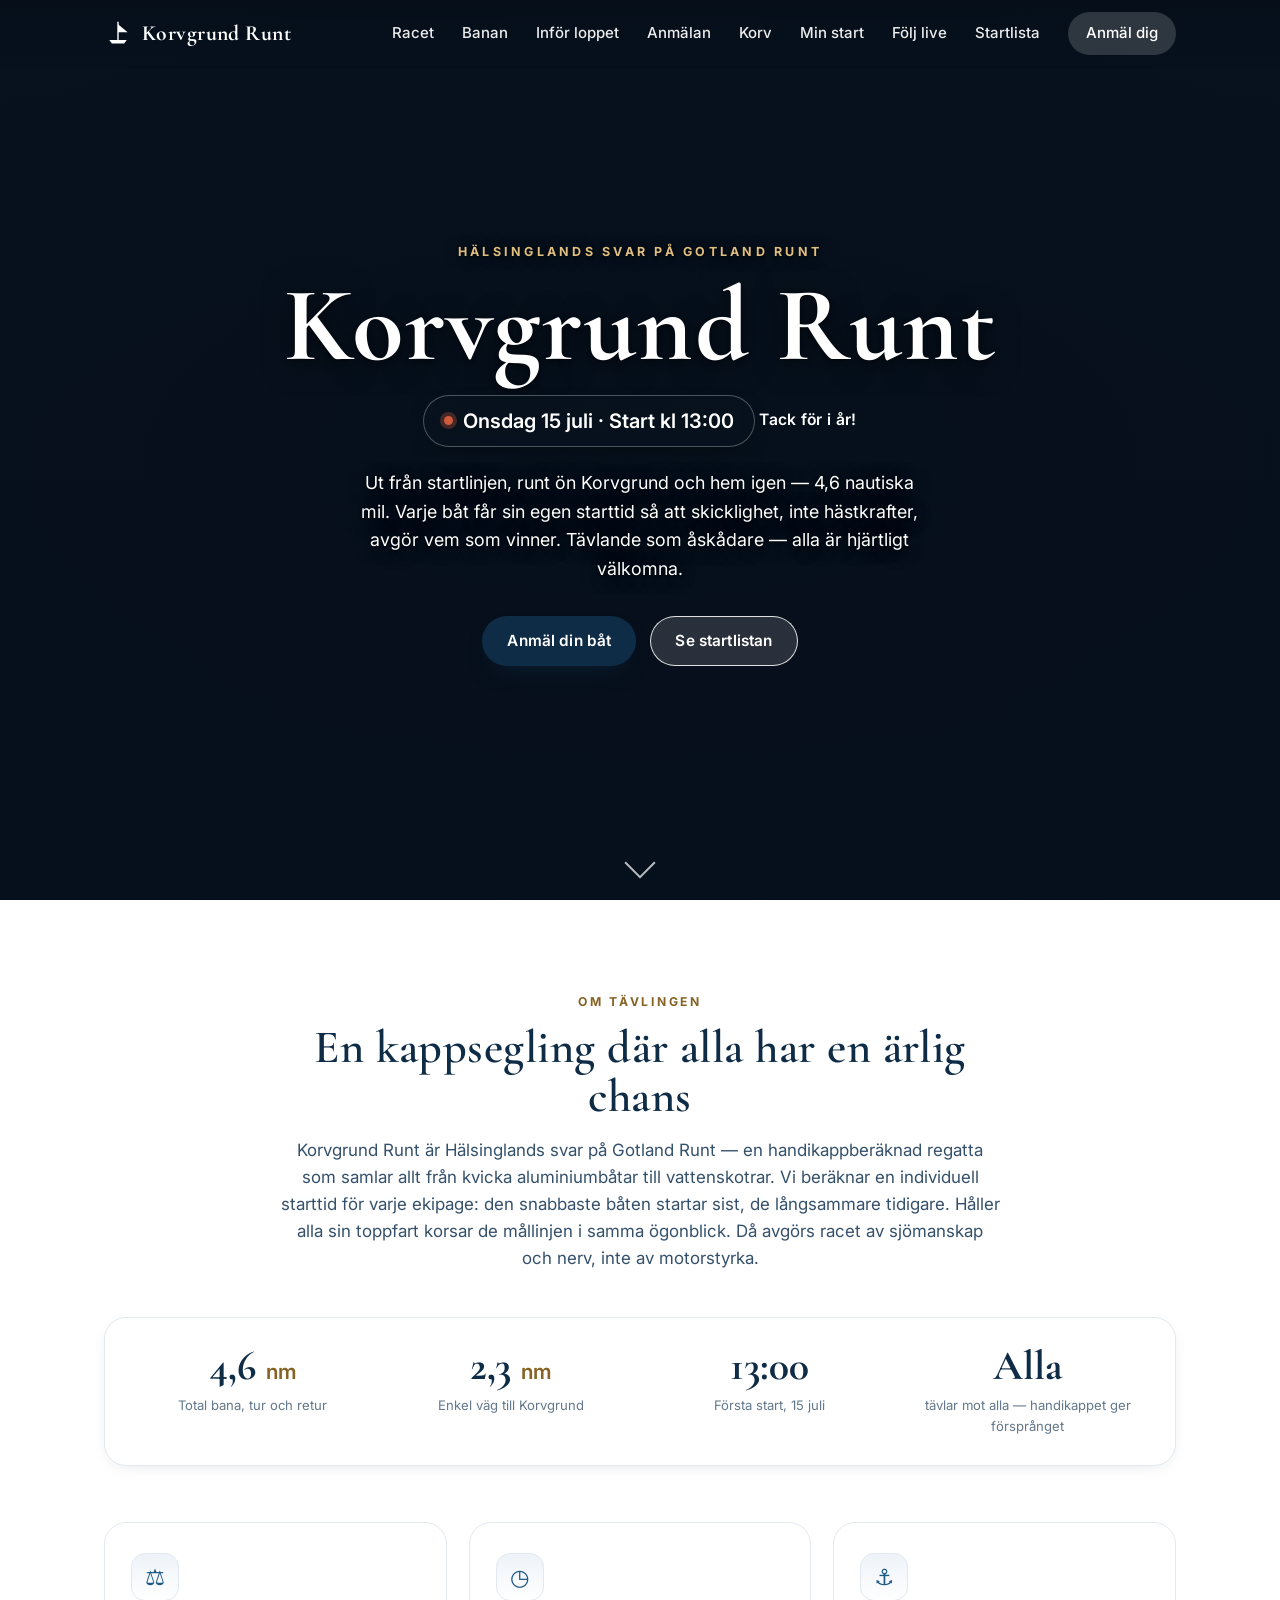
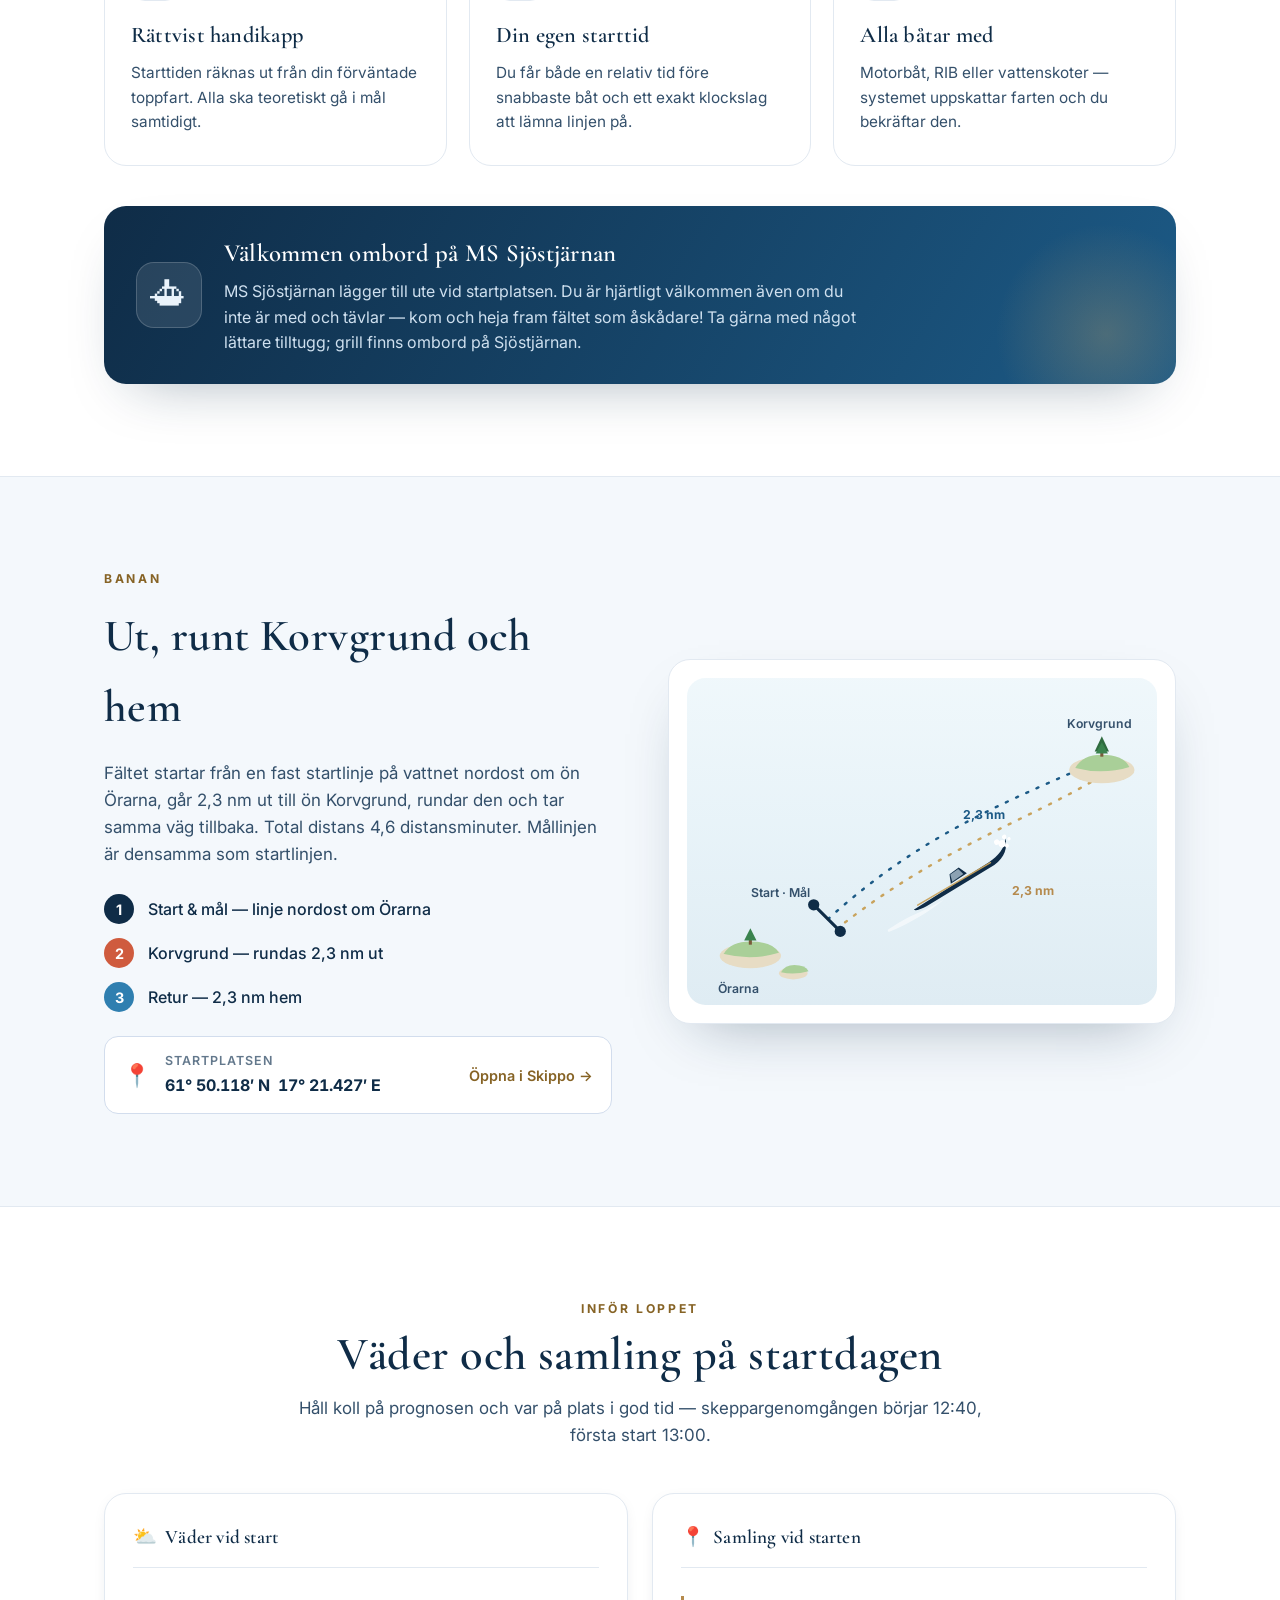
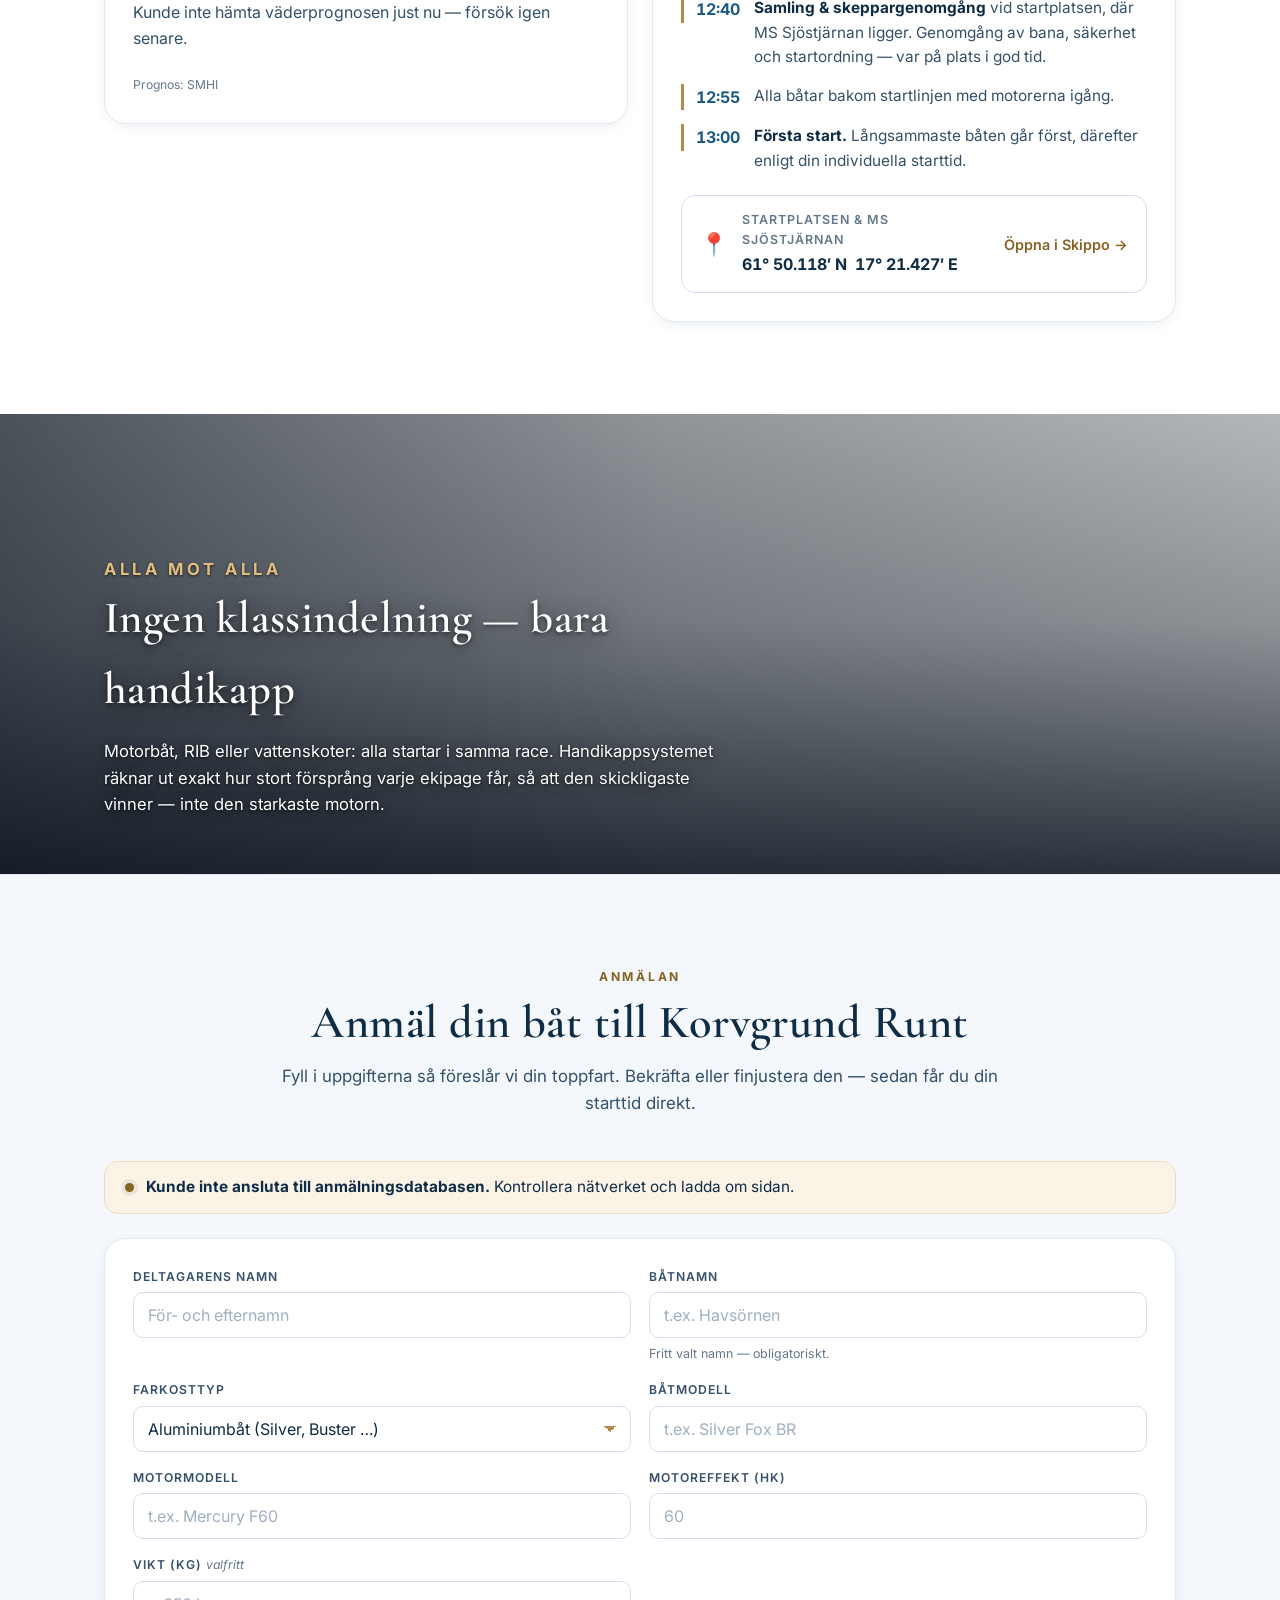
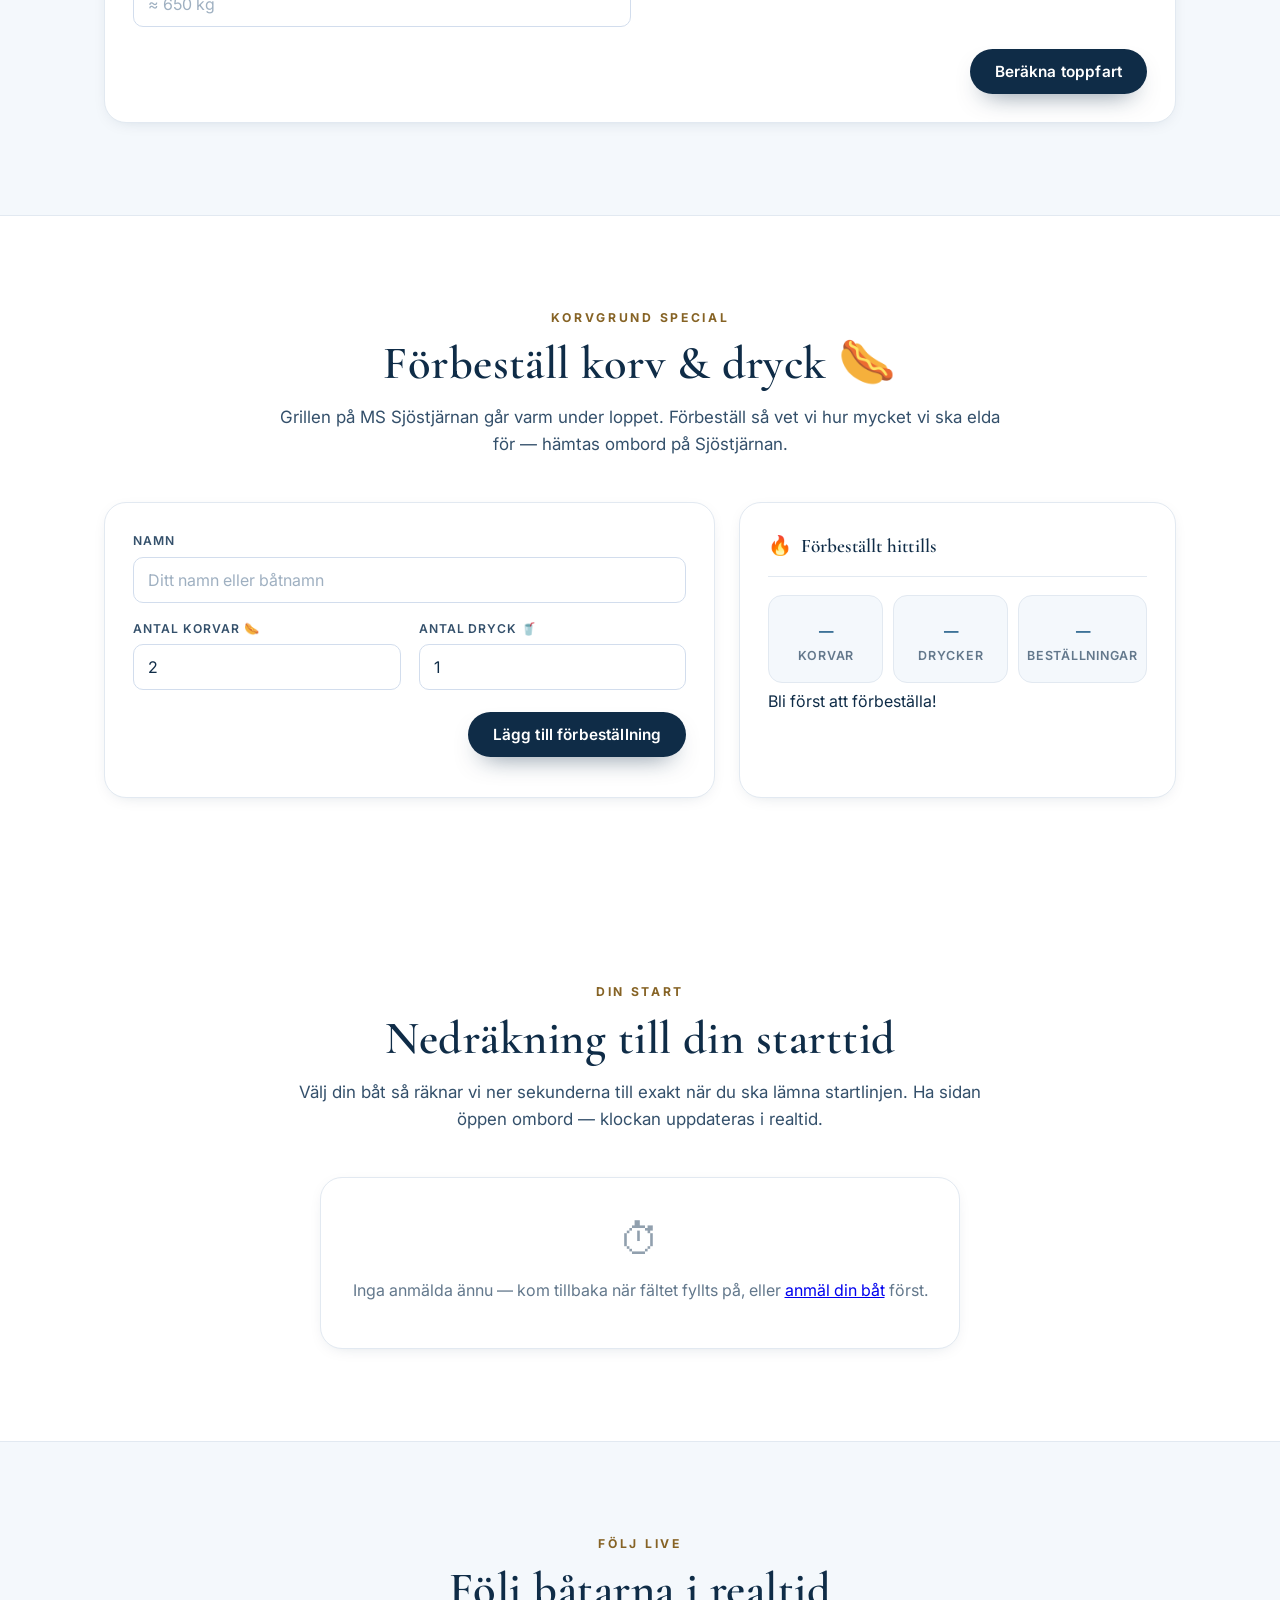
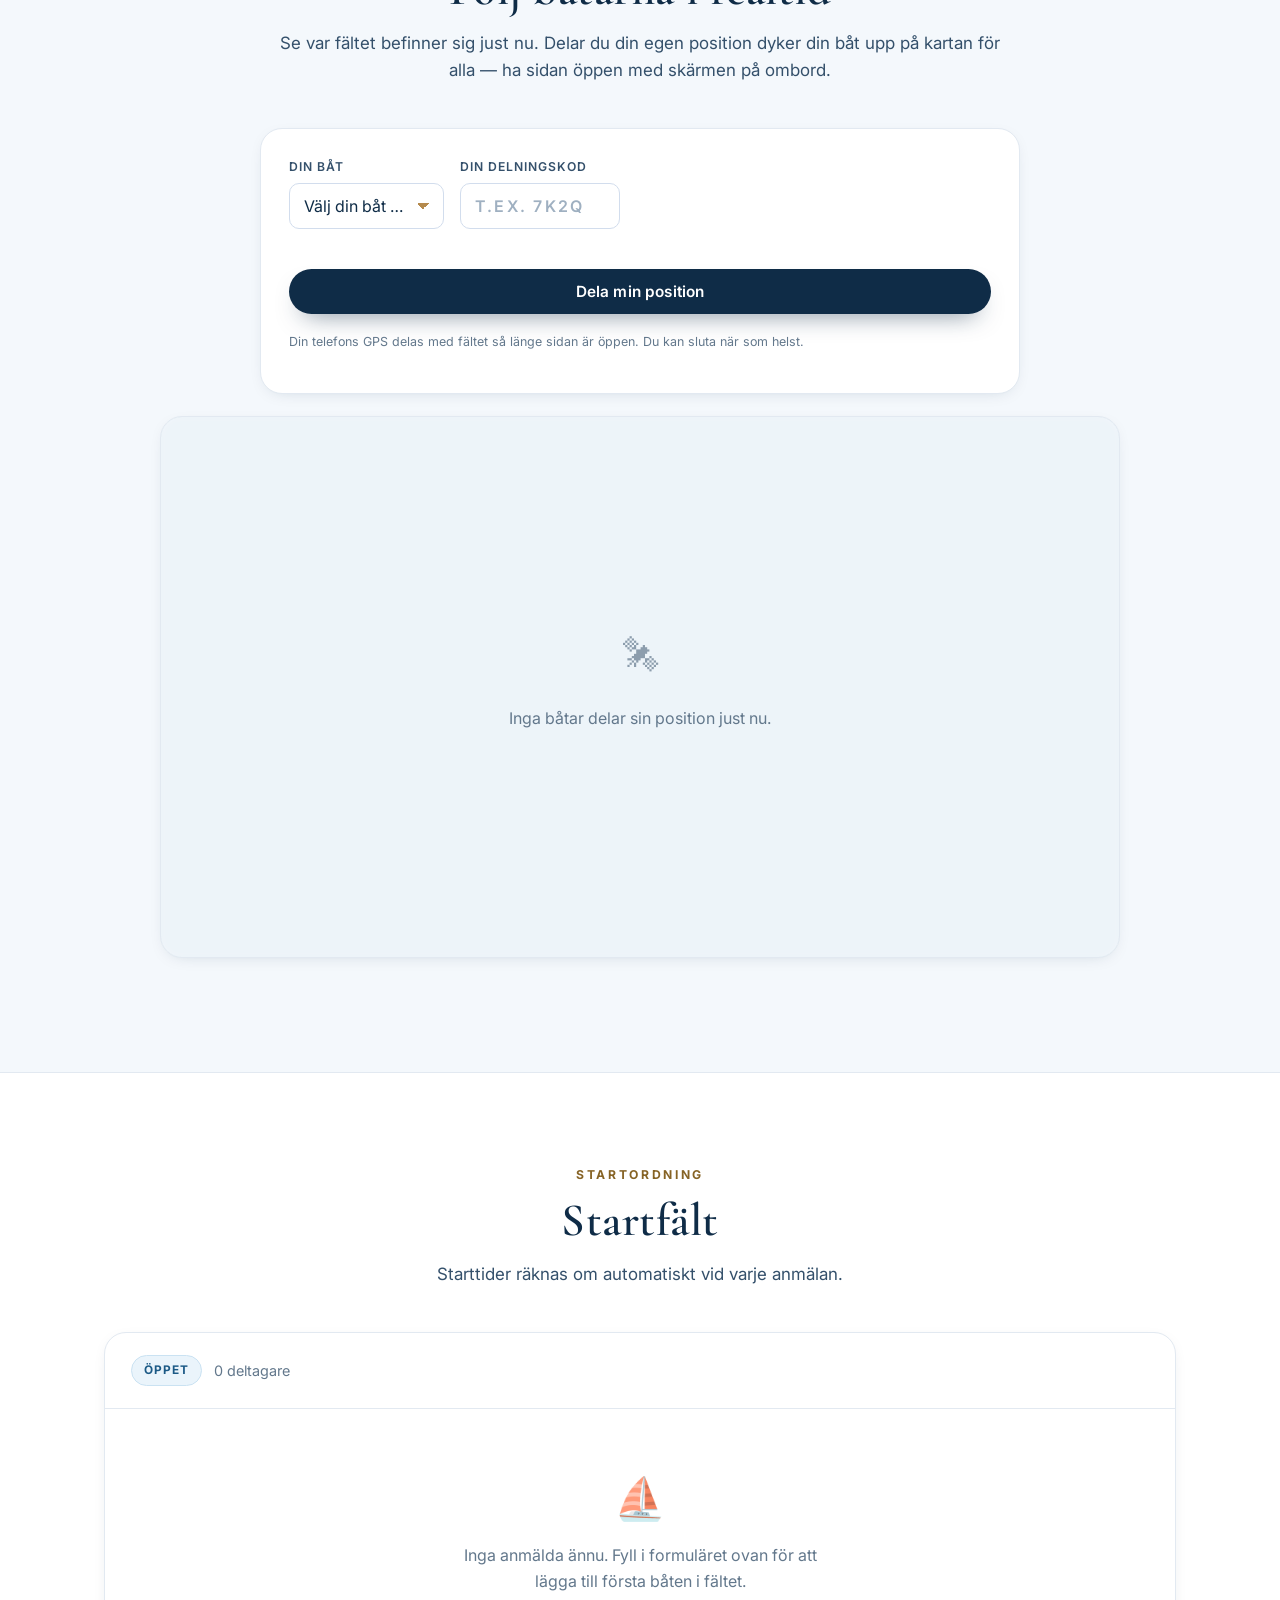
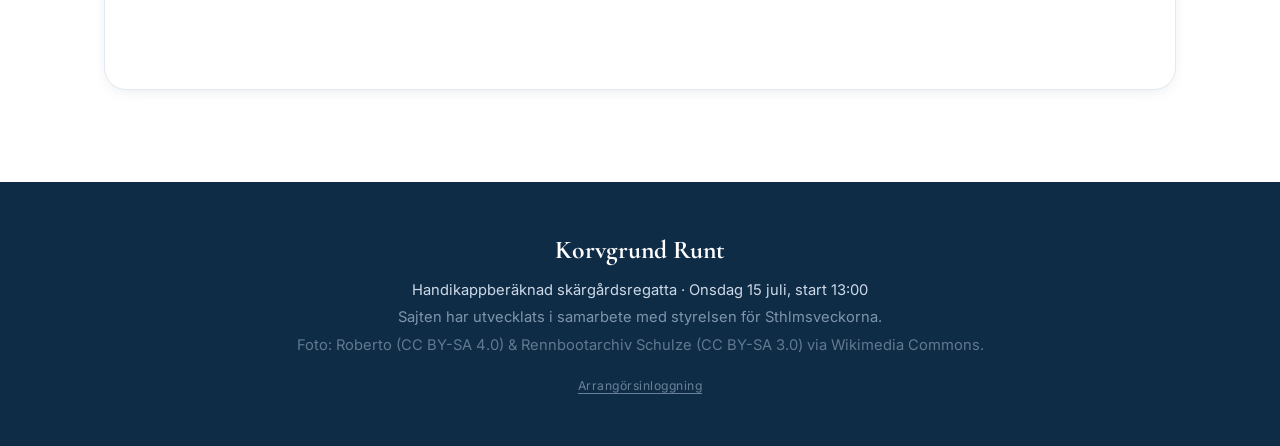
==== src.html @ 4fe2e1e1 "Justera startkoordinat + nya sektioner (Inför loppet, Korv, hero-nedräkning) Kartan och Skippo-länka" ====
<!doctype html>
<html lang="sv">
<head>
  <meta charset="utf-8" />
  <meta name="viewport" content="width=device-width, initial-scale=1" />
  <title>Korvgrund Runt — Skärgårdsregatta med handikappstart</title>
  <meta name="description" content="Korvgrund Runt är en handikappberäknad båtregatta. Onsdag 15 juli, start 13:00. Anmäl dig och få din individuella starttid." />
  <link rel="preconnect" href="https://fonts.googleapis.com" />
  <link rel="preconnect" href="https://fonts.gstatic.com" crossorigin />
  <link href="https://fonts.googleapis.com/css2?family=Cormorant+Garamond:ital,wght@0,500;0,600;0,700;1,500;1,600&family=Inter:wght@400;500;600;700&display=swap" rel="stylesheet" />
  <link rel="stylesheet" href="https://unpkg.com/leaflet@1.9.4/dist/leaflet.css"
    integrity="sha256-p4NxAoJBhIIN+hmNHrzRCf9tD/miZyoHS5obTRR9BMY=" crossorigin="" />
  <link rel="stylesheet" href="styles.css" />
</head>
<body>

  <!-- ===== Delade SVG-definitioner (båt + gradienter) ===== -->
  <svg class="svg-defs" width="0" height="0" aria-hidden="true" focusable="false">
    <defs>
      <linearGradient id="gradSky" x1="0" y1="0" x2="0" y2="1">
        <stop offset="0" stop-color="#eef6fc" />
        <stop offset="0.55" stop-color="#dcecf7" />
        <stop offset="1" stop-color="#cfe6f3" />
      </linearGradient>
      <linearGradient id="gradSea" x1="0" y1="0" x2="0" y2="1">
        <stop offset="0" stop-color="#a9d6ea" />
        <stop offset="0.5" stop-color="#79b9d8" />
        <stop offset="1" stop-color="#4d95bd" />
      </linearGradient>
      <radialGradient id="gradSun" cx="0.5" cy="0.5" r="0.5">
        <stop offset="0" stop-color="#fff7e6" stop-opacity="0.95" />
        <stop offset="1" stop-color="#fff7e6" stop-opacity="0" />
      </radialGradient>

      <!-- Racande motorbåt (silhuett med guldrand och svall) -->
      <g id="rboat">
        <path class="boat-wake" d="M-46 80 C 4 74 26 82 68 79 C 34 86 -2 88 -46 84 Z" fill="#ffffff" opacity="0.55"/>
        <path d="M12 70 L170 58 C190 56 206 49 216 34 C211 51 200 63 176 67 L36 75 C24 75 14 74 12 70 Z" fill="var(--boat, #123048)"/>
        <path d="M22 66 L172 60" stroke="var(--boat-stripe, #c9a35d)" stroke-width="2.6" fill="none" stroke-linecap="round" opacity="0.95"/>
        <path d="M92 60 L126 57 L118 41 L98 44 Z" fill="var(--boat, #123048)"/>
        <path d="M99 45 L116 43 L120 55 L96 58 Z" fill="var(--boat-glass, #dff1fb)" opacity="0.6"/>
        <g fill="#ffffff">
          <circle cx="206" cy="40" r="6.5"/><circle cx="215" cy="31" r="4"/>
          <circle cx="199" cy="33" r="4.8"/><circle cx="212" cy="47" r="3.6"/>
          <circle cx="221" cy="38" r="3"/>
        </g>
      </g>
    </defs>
  </svg>

  <!-- ===== Navigering ===== -->
  <header class="nav" id="siteNav">
    <div class="nav-inner">
      <a class="brand" href="#hero">
        <span class="brand-mark" aria-hidden="true">
          <svg viewBox="0 0 32 32" width="28" height="28">
            <path d="M16 3 L16 24" stroke="currentColor" stroke-width="1.6"/>
            <path d="M16 6 L27 15 L16 15 Z" fill="currentColor"/>
            <path d="M6 24 h20 l-3 4 h-14 z" fill="currentColor"/>
          </svg>
        </span>
        <span class="brand-text">Korvgrund&nbsp;Runt</span>
      </a>
      <nav class="nav-links" id="navLinks">
        <a href="#om">Racet</a>
        <a href="#banan">Banan</a>
        <a href="#infor">Inför loppet</a>
        <a href="#anmalan">Anmälan</a>
        <a href="#korv">Korv</a>
        <a href="#min-start">Min start</a>
        <a href="#live">Följ live</a>
        <a href="#startlista">Startlista</a>
        <a href="#anmalan" class="nav-cta">Anmäl dig</a>
      </nav>
      <button class="nav-toggle" id="navToggle" aria-label="Meny" aria-expanded="false">
        <span></span><span></span><span></span>
      </button>
    </div>
  </header>

  <!-- ===== Hero med animerad regattascen ===== -->
  <section class="hero" id="hero">
    <div class="hero-scene" aria-hidden="true">
      <video class="hero-media" autoplay muted loop playsinline preload="auto" poster="__HERO_POSTER__" aria-label="Racerbåt i full fart">
        <source src="assets/hero.mp4" type="video/mp4" />
      </video>
      <div class="hero-veil"></div>
    </div>

    <div class="hero-content">
      <p class="hero-kicker">Hälsinglands svar på Gotland Runt</p>
      <h1 class="hero-title">Korvgrund&nbsp;Runt</h1>
      <p class="hero-date"><span class="dot"></span> Onsdag 15 juli · Start kl 13:00</p>
      <p class="hero-countdown" id="heroCountdown" aria-live="polite" hidden></p>
      <p class="hero-sub">Ut från startlinjen, runt ön Korvgrund och hem igen — 4,6 nautiska mil.
        Varje båt får sin egen starttid så att skicklighet, inte hästkrafter, avgör vem som vinner.
        Tävlande som åskådare — alla är hjärtligt välkomna.</p>
      <div class="hero-cta">
        <a href="#anmalan" class="btn btn-primary">Anmäl din båt</a>
        <a href="#startlista" class="btn btn-outline">Se startlistan</a>
      </div>
    </div>
    <a class="scroll-cue" href="#om" aria-label="Scrolla ner">
      <span></span>
    </a>
  </section>

  <!-- ===== Om racet ===== -->
  <section class="section" id="om">
    <div class="wrap">
      <div class="section-head center">
        <p class="eyebrow">Om tävlingen</p>
        <h2>En kappsegling där alla har en ärlig chans</h2>
        <p class="lead">Korvgrund Runt är Hälsinglands svar på Gotland Runt — en handikappberäknad
          regatta som samlar allt från kvicka aluminiumbåtar till vattenskotrar. Vi beräknar en
          individuell starttid för varje ekipage: den snabbaste båten startar sist, de långsammare
          tidigare. Håller alla sin toppfart korsar de mållinjen i samma ögonblick. Då avgörs racet
          av sjömanskap och nerv, inte av motorstyrka.</p>
      </div>

      <div class="stat-row">
        <div class="stat">
          <span class="stat-num">4,6 <em>nm</em></span>
          <span class="stat-label">Total bana, tur och retur</span>
        </div>
        <div class="stat">
          <span class="stat-num">2,3 <em>nm</em></span>
          <span class="stat-label">Enkel väg till Korvgrund</span>
        </div>
        <div class="stat">
          <span class="stat-num">13:00</span>
          <span class="stat-label">Första start, 15 juli</span>
        </div>
        <div class="stat">
          <span class="stat-num">Alla</span>
          <span class="stat-label">tävlar mot alla — handikappet ger försprånget</span>
        </div>
      </div>

      <div class="feature-grid">
        <article class="feature">
          <span class="feature-ico" aria-hidden="true">⚖︎</span>
          <h3>Rättvist handikapp</h3>
          <p>Starttiden räknas ut från din förväntade toppfart. Alla ska teoretiskt gå i mål samtidigt.</p>
        </article>
        <article class="feature">
          <span class="feature-ico" aria-hidden="true">◷</span>
          <h3>Din egen starttid</h3>
          <p>Du får både en relativ tid före snabbaste båt och ett exakt klockslag att lämna linjen på.</p>
        </article>
        <article class="feature">
          <span class="feature-ico" aria-hidden="true">⚓</span>
          <h3>Alla båtar med</h3>
          <p>Motorbåt, RIB eller vattenskoter — systemet uppskattar farten och du bekräftar den.</p>
        </article>
      </div>

      <div class="callout">
        <span class="callout-ico" aria-hidden="true">⛴</span>
        <div class="callout-body">
          <h3>Välkommen ombord på MS Sjöstjärnan</h3>
          <p>MS Sjöstjärnan lägger till ute vid startplatsen. Du är hjärtligt välkommen även om du
            inte är med och tävlar — kom och heja fram fältet som åskådare! Ta gärna med något lättare
            tilltugg; grill finns ombord på Sjöstjärnan.</p>
        </div>
      </div>
    </div>
  </section>

  <!-- ===== Banan ===== -->
  <section class="section alt" id="banan">
    <div class="wrap course-layout">
      <div class="course-text">
        <p class="eyebrow">Banan</p>
        <h2>Ut, runt Korvgrund och hem</h2>
        <p class="lead">Fältet startar från en fast startlinje på vattnet nordost om ön Örarna,
          går 2,3 nm ut till ön Korvgrund, rundar den och tar samma väg tillbaka. Total distans
          4,6 distansminuter. Mållinjen är densamma som startlinjen.</p>
        <ul class="course-list">
          <li><span class="marker start">1</span> Start &amp; mål — linje nordost om Örarna</li>
          <li><span class="marker turn">2</span> Korvgrund — rundas 2,3 nm ut</li>
          <li><span class="marker finish">3</span> Retur — 2,3 nm hem</li>
        </ul>
        <a class="start-coord" href="https://www.skippo.se/plan?linkType=coordinate&amp;title=Markerad%20plats&amp;lng=17.3571167&amp;lat=61.8353" target="_blank" rel="noopener">
          <span class="start-coord-ico" aria-hidden="true">📍</span>
          <span class="start-coord-body">
            <span class="start-coord-label">Startplatsen</span>
            <span class="start-coord-val">61° 50.118′ N&nbsp;&nbsp;17° 21.427′ E</span>
          </span>
          <span class="start-coord-cta">Öppna i Skippo →</span>
        </a>
      </div>
      <div class="course-map">
        <svg viewBox="0 0 460 320" role="img" aria-label="Karta över banan">
          <rect x="0" y="0" width="460" height="320" rx="18" fill="url(#gradSea)" opacity="0.18"/>
          <path d="M138 236 C 232 150 322 118 400 82" fill="none" stroke="#1c5a86" stroke-width="2.4" stroke-dasharray="2 9" stroke-linecap="round"/>
          <path d="M146 246 C 244 168 332 140 402 98" fill="none" stroke="#c9a35d" stroke-width="2.4" stroke-dasharray="2 9" stroke-linecap="round"/>
          <!-- ön Örarna -->
          <ellipse cx="62" cy="272" rx="30" ry="12" fill="#e7dcc4"/>
          <path d="M36 270 q7 -12 26 -12 q22 0 28 11 q-27 8 -55 1 z" fill="#a9cf98"/>
          <ellipse cx="104" cy="289" rx="14" ry="6" fill="#e7dcc4"/>
          <path d="M92 288 q4 -7 13 -7 q11 0 14 6 q-14 4 -27 1 z" fill="#a9cf98"/>
          <rect x="60.5" y="252" width="3" height="9" fill="#7a5a3a"/>
          <path d="M62 245 l6 12 h-12 z" fill="#3a834e"/>
          <text x="30" y="308" class="map-label">Örarna</text>
          <!-- start/mållinje — nordost om Örarna -->
          <line x1="124" y1="222" x2="150" y2="248" stroke="#0f2c47" stroke-width="3" stroke-linecap="round"/>
          <circle cx="124" cy="222" r="5.5" fill="#0f2c47"/>
          <circle cx="150" cy="248" r="5.5" fill="#0f2c47"/>
          <text x="120" y="214" text-anchor="end" class="map-label">Start · Mål</text>
          <!-- ön Korvgrund -->
          <ellipse cx="406" cy="90" rx="32" ry="13" fill="#e7dcc4"/>
          <path d="M380 88 q7 -13 26 -13 q21 0 27 12 q-26 8 -53 1 z" fill="#a9cf98"/>
          <rect x="404.5" y="66" width="3" height="11" fill="#7a5a3a"/>
          <path d="M406 57 l7 15 h-14 z" fill="#2f6b3f"/>
          <path d="M406 63 l6 11 h-12 z" fill="#3a834e"/>
          <text x="372" y="49" class="map-label">Korvgrund</text>
          <!-- distansetiketter -->
          <text x="270" y="138" class="map-dist">2,3 nm</text>
          <text x="318" y="212" class="map-dist gold">2,3 nm</text>
          <g class="map-boat"><g transform="translate(198 196) scale(0.55) rotate(-28)"><use href="#rboat" style="--boat:#0f2c47;--boat-stripe:#c9a35d"/></g></g>
        </svg>
      </div>
    </div>
  </section>

  <!-- ===== Inför loppet: väder + samlingsplats ===== -->
  <section class="section" id="infor">
    <div class="wrap">
      <div class="section-head center">
        <p class="eyebrow">Inför loppet</p>
        <h2>Väder och samling på startdagen</h2>
        <p class="lead">Håll koll på prognosen och var på plats i god tid — skeppargenomgången
          börjar 12:40, första start 13:00.</p>
      </div>

      <div class="infor-grid">
        <!-- Väderprognos (SMHI) -->
        <div class="card weather-card" id="weatherCard">
          <h3 class="mini-head"><span class="ico">⛅</span> Väder vid start</h3>
          <div class="weather-body" id="weatherBody">
            <p class="weather-loading" id="weatherLoading">Hämtar prognos …</p>
          </div>
          <p class="weather-foot" id="weatherFoot">Prognos: SMHI</p>
        </div>

        <!-- Samlingsplats + tidslinje -->
        <div class="card meet-card">
          <h3 class="mini-head"><span class="ico">📍</span> Samling vid starten</h3>
          <ol class="meet-timeline">
            <li>
              <span class="meet-time">12:40</span>
              <span class="meet-txt"><b>Samling &amp; skeppargenomgång</b> vid startplatsen, där MS Sjöstjärnan ligger. Genomgång av bana, säkerhet och startordning — var på plats i god tid.</span>
            </li>
            <li>
              <span class="meet-time">12:55</span>
              <span class="meet-txt">Alla båtar bakom startlinjen med motorerna igång.</span>
            </li>
            <li>
              <span class="meet-time">13:00</span>
              <span class="meet-txt"><b>Första start.</b> Långsammaste båten går först, därefter enligt din individuella starttid.</span>
            </li>
          </ol>
          <a class="start-coord" href="https://www.skippo.se/plan?linkType=coordinate&amp;title=Markerad%20plats&amp;lng=17.3571167&amp;lat=61.8353" target="_blank" rel="noopener">
            <span class="start-coord-ico" aria-hidden="true">📍</span>
            <span class="start-coord-body">
              <span class="start-coord-label">Startplatsen &amp; MS Sjöstjärnan</span>
              <span class="start-coord-val">61° 50.118′ N&nbsp;&nbsp;17° 21.427′ E</span>
            </span>
            <span class="start-coord-cta">Öppna i Skippo →</span>
          </a>
        </div>
      </div>
    </div>
  </section>

  <!-- ===== Actionband ===== -->
  <section class="action-band" aria-label="Racing">
    <div class="action-photo" role="img" aria-label="Racerbåtar i full fart över vågorna"></div>
    <div class="action-veil"></div>
    <div class="action-text">
      <p class="eyebrow light">Alla mot alla</p>
      <h2>Ingen klassindelning — bara handikapp</h2>
      <p>Motorbåt, RIB eller vattenskoter: alla startar i samma race. Handikappsystemet räknar ut
        exakt hur stort försprång varje ekipage får, så att den skickligaste vinner — inte den
        starkaste motorn.</p>
    </div>
  </section>

  <!-- ===== Anmälan ===== -->
  <section class="section alt" id="anmalan">
    <div class="wrap">
      <div class="section-head center">
        <p class="eyebrow">Anmälan</p>
        <h2>Anmäl din båt till Korvgrund Runt</h2>
        <p class="lead">Fyll i uppgifterna så föreslår vi din toppfart. Bekräfta eller finjustera den —
          sedan får du din starttid direkt.</p>
      </div>

      <!-- Statusbanner -->
      <div id="statusBanner" class="status-banner" role="status" aria-live="polite"></div>

      <div class="panel-grid">
        <!-- Anmälningsformulär -->
        <div class="card form-card" id="formCard">
          <form id="entryForm" autocomplete="off">
            <div class="form-grid">
              <label class="field">
                <span class="label-text">Deltagarens namn</span>
                <input type="text" id="name" required placeholder="För- och efternamn" />
              </label>
              <label class="field">
                <span class="label-text">Båtnamn</span>
                <input type="text" id="boatName" required placeholder="t.ex. Havsörnen" />
                <span class="hint">Fritt valt namn — obligatoriskt.</span>
              </label>
              <label class="field">
                <span class="label-text">Farkosttyp</span>
                <select id="category">
                  <option value="aluminium">Aluminiumbåt (Silver, Buster …)</option>
                  <option value="planing">Planande båt (glasfiber)</option>
                  <option value="sport">Sport / snabb planande</option>
                  <option value="rib">RIB</option>
                  <option value="displacement">Deplacementbåt (långsam)</option>
                  <option value="jetski">Vattenskoter</option>
                </select>
              </label>
              <label class="field">
                <span class="label-text">Båtmodell</span>
                <input type="text" id="boatModel" placeholder="t.ex. Silver Fox BR" />
              </label>
              <label class="field">
                <span class="label-text">Motormodell</span>
                <input type="text" id="engineModel" placeholder="t.ex. Mercury F60" />
              </label>
              <label class="field" id="powerField">
                <span class="label-text">Motoreffekt (hk)</span>
                <input type="number" id="enginePower" min="1" step="1" inputmode="numeric" placeholder="60" />
              </label>
              <label class="field" id="weightField">
                <span class="label-text">Vikt (kg) <span class="opt">valfritt</span></span>
                <input type="number" id="weightKg" min="1" step="1" inputmode="numeric" placeholder="förifylls per typ" />
              </label>
              <label class="field span-2 jetski-only" id="jetskiField" hidden>
                <span class="label-text">Toppfart vattenskoter (km/h)</span>
                <input type="number" id="jetskiKmh" min="1" step="1" inputmode="numeric" placeholder="t.ex. 100" />
                <span class="hint">Räknas om internt till knop (km/h ÷ 1,852).</span>
              </label>
            </div>
            <div class="form-actions">
              <button type="submit" class="btn btn-primary" id="estimateBtn">Beräkna toppfart</button>
            </div>
          </form>

          <!-- Fartförslag -->
          <div class="estimate-panel" id="estimatePanel" hidden>
            <div class="estimate-headline">
              <span class="est-label">Föreslagen toppfart</span>
              <span class="est-source" id="estSource"></span>
            </div>
            <div class="estimate-figure">
              <div class="knots-big"><span id="knotsValue">0</span><span class="unit">kn</span></div>
              <div class="kmh-small">≈ <span id="kmhValue">0</span> km/h</div>
            </div>
            <div class="estimate-adjust">
              <label class="field compact">
                <span class="label-text">Bekräfta eller justera (knop)</span>
                <input type="number" id="confirmKnots" min="0.1" step="0.1" inputmode="decimal" />
                <span class="hint" id="adjustKmh"></span>
              </label>
              <div class="estimate-buttons">
                <button type="button" class="btn btn-ghost" id="cancelEstimate">Avbryt</button>
                <button type="button" class="btn btn-primary" id="confirmBtn">Bekräfta &amp; anmäl</button>
              </div>
            </div>
          </div>
        </div>

        <!-- Arrangörsinställningar (endast admin) -->
        <aside class="card settings-card admin-only" id="settingsCard">
          <h3 class="mini-head"><span class="ico">⚙</span> Arrangör</h3>
          <label class="field">
            <span class="label-text">Total racesträcka (nm)</span>
            <input type="number" id="distanceNm" min="0.1" step="0.1" inputmode="decimal" />
            <span class="hint">Tur och retur. Standard 4,6 nm.</span>
          </label>
          <label class="field">
            <span class="label-text">Första start (klockslag)</span>
            <input type="time" id="firstStart" step="1" />
            <span class="hint">15 juli — långsammaste båt går först.</span>
          </label>
          <label class="field">
            <span class="label-text">Tillåten sänkning under förslag (%)</span>
            <input type="number" id="maxDev" min="0" max="90" step="1" inputmode="numeric" />
            <span class="hint">Skydd mot orimligt låg angiven fart. Standard 20 %.</span>
          </label>
        </aside>
      </div>
    </div>
  </section>

  <!-- ===== Korvgrund Special: förbeställ korv & dryck ===== -->
  <section class="section" id="korv">
    <div class="wrap">
      <div class="section-head center">
        <p class="eyebrow">Korvgrund Special</p>
        <h2>Förbeställ korv &amp; dryck 🌭</h2>
        <p class="lead">Grillen på MS Sjöstjärnan går varm under loppet. Förbeställ så vet vi hur
          mycket vi ska elda för — hämtas ombord på Sjöstjärnan.</p>
      </div>

      <div class="panel-grid korv-grid">
        <div class="card form-card">
          <form id="korvForm" autocomplete="off">
            <div class="form-grid">
              <label class="field span-2">
                <span class="label-text">Namn</span>
                <input type="text" id="korvName" required placeholder="Ditt namn eller båtnamn" />
              </label>
              <label class="field">
                <span class="label-text">Antal korvar 🌭</span>
                <input type="number" id="korvSausages" min="0" max="50" step="1" inputmode="numeric" value="2" />
              </label>
              <label class="field">
                <span class="label-text">Antal dryck 🥤</span>
                <input type="number" id="korvDrinks" min="0" max="50" step="1" inputmode="numeric" value="1" />
              </label>
            </div>
            <div class="form-actions">
              <button type="submit" class="btn btn-primary" id="korvBtn">Lägg till förbeställning</button>
            </div>
            <p class="hint" id="korvMsg" aria-live="polite"></p>
          </form>
        </div>

        <aside class="card korv-tally-card">
          <h3 class="mini-head"><span class="ico">🔥</span> Förbeställt hittills</h3>
          <div class="korv-tally">
            <div class="kt-item"><span class="kt-num" id="ktSausages">–</span><span class="kt-lbl">korvar</span></div>
            <div class="kt-item"><span class="kt-num" id="ktDrinks">–</span><span class="kt-lbl">drycker</span></div>
            <div class="kt-item"><span class="kt-num" id="ktOrders">–</span><span class="kt-lbl">beställningar</span></div>
          </div>
          <p class="muted" id="korvTallyNote">Bli först att förbeställa!</p>

          <div class="korv-admin admin-only" id="korvAdmin">
            <h4 class="mini-head sub"><span class="ico">📋</span> Beställningar</h4>
            <ul class="korv-list" id="korvList"></ul>
          </div>
        </aside>
      </div>
    </div>
  </section>

  <!-- ===== Min start (nedräkning) ===== -->
  <section class="section" id="min-start">
    <div class="wrap">
      <div class="section-head center">
        <p class="eyebrow">Din start</p>
        <h2>Nedräkning till din starttid</h2>
        <p class="lead">Välj din båt så räknar vi ner sekunderna till exakt när du ska lämna
          startlinjen. Ha sidan öppen ombord — klockan uppdateras i realtid.</p>
      </div>

      <div class="card countdown-card" id="countdownCard">
        <label class="field cd-picker" id="cdPicker">
          <span class="label-text">Vilken båt är din?</span>
          <select id="myEntrySelect">
            <option value="">Välj din båt …</option>
          </select>
        </label>

        <div class="cd-body" id="cdBody" hidden>
          <div class="cd-status" id="cdStatus"></div>
          <div class="cd-boat" id="cdBoat"></div>
          <div class="cd-clock">
            <span class="cd-time" id="cdTime">–:–</span>
            <span class="cd-time-label" id="cdTimeLabel">till din start</span>
          </div>
          <div class="cd-meta" id="cdMeta"></div>
        </div>

        <div class="cd-empty" id="cdEmpty">
          <div class="empty-mark" aria-hidden="true">⏱</div>
          <p>Inga anmälda ännu — kom tillbaka när fältet fyllts på, eller
            <a href="#anmalan">anmäl din båt</a> först.</p>
        </div>
      </div>
    </div>
  </section>

  <!-- ===== Följ live (positioner på karta) ===== -->
  <section class="section alt" id="live">
    <div class="wrap">
      <div class="section-head center">
        <p class="eyebrow">Följ live</p>
        <h2>Följ båtarna i realtid</h2>
        <p class="lead">Se var fältet befinner sig just nu. Delar du din egen position dyker din
          båt upp på kartan för alla — ha sidan öppen med skärmen på ombord.</p>
      </div>

      <!-- Dela din position -->
      <div class="card share-card" id="liveShare">
        <div class="share-idle" id="shareIdle">
          <div class="share-pick" id="sharePick" hidden>
            <label class="field">
              <span class="label-text">Din båt</span>
              <select id="shareBoat"><option value="">Välj din båt …</option></select>
            </label>
            <label class="field">
              <span class="label-text">Din delningskod</span>
              <input type="text" id="shareCode" autocomplete="off" maxlength="6" placeholder="t.ex. 7K2Q" />
            </label>
          </div>
          <button type="button" class="btn btn-primary" id="shareStartBtn">Dela min position</button>
          <p class="hint" id="shareHint">Din telefons GPS delas med fältet så länge sidan är öppen. Du kan sluta när som helst.</p>
        </div>
        <div class="share-active" id="shareActive" hidden>
          <span class="share-dot" aria-hidden="true"></span>
          <div class="share-active-txt">
            <b>Du delar din position</b>
            <span id="shareStatus">Väntar på GPS …</span>
          </div>
          <button type="button" class="btn btn-ghost" id="shareStopBtn">Sluta dela</button>
        </div>
      </div>

      <!-- Kartan -->
      <div class="card map-card">
        <div id="liveMap" class="live-map"></div>
        <div class="live-empty" id="liveEmpty">
          <span class="empty-mark" aria-hidden="true">🛰</span>
          <p>Inga båtar delar sin position just nu.</p>
        </div>
      </div>

      <!-- Lista över spårade båtar -->
      <ul class="live-list" id="liveList"></ul>

      <!-- Arrangörens kodlista (endast inloggad) -->
      <div class="card codes-card admin-only" id="liveCodes" hidden>
        <h3 class="mini-head"><span class="ico">🔑</span> Delningskoder</h3>
        <p class="muted">Läs upp rätt kod för deltagaren om hen behöver dela sin position från en annan enhet.</p>
        <ul class="codes-list" id="codesList"></ul>
      </div>
    </div>
  </section>

  <!-- ===== Startlista ===== -->
  <section class="section" id="startlista">
    <div class="wrap">
      <div class="section-head center">
        <p class="eyebrow">Startordning</p>
        <h2 id="listTitle">Startfält</h2>
        <p class="lead" id="listSub">Starttider räknas om automatiskt vid varje anmälan.</p>
      </div>

      <div class="card list-card" id="listCard">
        <div class="list-head">
          <div class="list-head-txt">
            <span class="list-badge" id="listBadge">Öppet</span>
            <span class="list-count" id="listCount"></span>
          </div>
          <div class="list-controls">
            <button type="button" class="btn btn-gold admin-only" id="lockBtn">Lås startfältet</button>
            <button type="button" class="btn btn-ghost" id="printBtn" hidden>Skriv ut</button>
          </div>
        </div>

        <div id="emptyState" class="empty-state">
          <div class="empty-mark" aria-hidden="true">⛵</div>
          <p>Inga anmälda ännu. Fyll i formuläret ovan för att lägga till första båten i fältet.</p>
        </div>

        <div class="table-scroll">
          <table class="start-table" id="startTable" hidden>
            <thead>
              <tr>
                <th class="col-place">Plats</th>
                <th class="col-name">Deltagare</th>
                <th class="col-boat">Båt &amp; motor</th>
                <th class="col-speed">Toppfart</th>
                <th class="col-rel">Före snabbaste</th>
                <th class="col-clock">Startklocka</th>
                <th class="col-act no-print"></th>
              </tr>
            </thead>
            <tbody id="startBody"></tbody>
          </table>
        </div>
        <p class="fineprint" id="fineprint"></p>
      </div>
    </div>
  </section>

  <footer class="site-foot">
    <div class="wrap foot-inner">
      <div class="foot-brand">Korvgrund&nbsp;Runt</div>
      <p>Handikappberäknad skärgårdsregatta · Onsdag 15 juli, start 13:00</p>
      <p class="foot-fine">Sajten har utvecklats i samarbete med styrelsen för Sthlmsveckorna.</p>
      <p class="foot-credit">Foto: Roberto (CC BY-SA 4.0) &amp; Rennbootarchiv Schulze (CC BY-SA 3.0) via Wikimedia Commons.</p>
      <button type="button" class="admin-link" id="adminLink">Arrangörsinloggning</button>
    </div>
  </footer>

  <!-- Arrangörsinloggning -->
  <div class="modal-backdrop" id="adminModal" hidden>
    <div class="modal-card" role="dialog" aria-modal="true" aria-labelledby="adminModalTitle">
      <h3 id="adminModalTitle">Arrangörsinloggning</h3>
      <p class="muted">Logga in för att låsa startfältet, ta bort anmälningar och ändra inställningar.</p>
      <form id="adminForm" autocomplete="on">
        <label class="field">
          <span class="label-text">E-post</span>
          <input type="email" id="adminEmail" autocomplete="username" />
        </label>
        <label class="field">
          <span class="label-text">Lösenord</span>
          <input type="password" id="adminPassword" autocomplete="current-password" />
        </label>
        <p class="hint warn" id="adminError"></p>
        <div class="modal-actions">
          <button type="button" class="btn btn-ghost" id="adminCancelBtn">Avbryt</button>
          <button type="submit" class="btn btn-primary" id="adminLoginBtn">Logga in</button>
        </div>
      </form>
    </div>
  </div>

  <!-- Tack-för-anmälan -->
  <div class="modal-backdrop" id="thanksModal" hidden>
    <div class="modal-card thanks-card" role="dialog" aria-modal="true" aria-labelledby="thanksTitle">
      <img class="thanks-photo" id="thanksPhoto" src="__TACK_IMG__" alt="Styrelsen för Sthlmsveckorna" />
      <p class="thanks-text" id="thanksTitle">Styrelsen för Sthlmsveckorna tackar för din anmälan.</p>
      <p class="thanks-code" id="thanksCode" hidden>
        Din delningskod för live-position: <b id="thanksCodeVal"></b>
        <span class="hint">Spara den om du vill dela din position från en annan enhet.</span>
      </p>
      <div class="modal-actions">
        <button type="button" class="btn btn-ghost" id="thanksCloseBtn">Till startlistan</button>
        <button type="button" class="btn btn-primary" id="thanksCountdownBtn">Se din nedräkning</button>
      </div>
    </div>
  </div>

  <script src="https://cdn.jsdelivr.net/npm/@supabase/supabase-js@2"></script>
  <script src="https://unpkg.com/leaflet@1.9.4/dist/leaflet.js"
    integrity="sha256-20nQCchB9co0qIjJZRGuk2/Z9VM+kNiyxNV1lvTlZBo=" crossorigin=""></script>
  <script src="app.js"></script>
</body>
</html>
---- styles.css ----
/* ============================================================
   Korvgrund Runt — ljus, exklusiv skärgårdsregatta
   Vitt/ljust · djup marin · diskret mässing · crisp havsblå
   ============================================================ */

:root {
  --paper: #ffffff;
  --mist: #f4f8fc;        /* alt sektionsbakgrund */
  --haze: #eef3f9;
  --navy: #0f2c47;        /* primär text / djup */
  --navy-soft: #34506b;
  --slate: #63788c;       /* dämpad text */
  --line: #e2e9f1;
  --line-strong: #d2dded;
  --gold: #b58a4d;        /* mässing (för ytor/kanter, samt guldtext på mörk botten) */
  --gold-bright: #caa464;
  --gold-ink: #866325;    /* mörkare mässing för guldtext på LJUS botten (läsbarhet) */
  --sea: #2f7fb0;         /* havsblå accent */
  --sea-deep: #1c5a86;
  --coral: #cf5b3e;       /* varm accent, sparsamt */

  --r-lg: 22px;
  --r-md: 14px;
  --r-sm: 10px;
  --shadow-sm: 0 4px 18px -10px rgba(15,44,71,0.25);
  --shadow-md: 0 24px 60px -30px rgba(15,44,71,0.40);
  --nav-h: 68px;

  --serif: "Cormorant Garamond", "Iowan Old Style", Georgia, serif;
  --sans: "Inter", system-ui, -apple-system, "Segoe UI", sans-serif;
}

* { box-sizing: border-box; }
[hidden] { display: none !important; }

html { scroll-behavior: smooth; scroll-padding-top: var(--nav-h); -webkit-text-size-adjust: 100%; }

body {
  margin: 0;
  font-family: var(--sans);
  color: var(--navy);
  background: var(--paper);
  line-height: 1.6;
  -webkit-font-smoothing: antialiased;
}

.svg-defs { position: absolute; width: 0; height: 0; overflow: hidden; }

.wrap { max-width: 1120px; margin: 0 auto; padding: 0 24px; }

h1, h2, h3 { font-family: var(--serif); font-weight: 600; color: var(--navy); letter-spacing: 0.01em; }

/* ===================== Navigering ===================== */
.nav {
  position: fixed; top: 0; left: 0; right: 0; z-index: 50;
  height: var(--nav-h);
  display: flex; align-items: center;
  background: rgba(255,255,255,0);
  transition: background 0.3s, box-shadow 0.3s, border-color 0.3s;
  border-bottom: 1px solid transparent;
}
.nav.scrolled {
  background: rgba(255,255,255,0.86);
  backdrop-filter: blur(12px);
  border-bottom-color: var(--line);
  box-shadow: var(--shadow-sm);
}
.nav-inner {
  max-width: 1120px; margin: 0 auto; padding: 0 24px; width: 100%;
  display: flex; align-items: center; justify-content: space-between;
}
.brand { display: flex; align-items: center; gap: 10px; text-decoration: none; color: var(--navy); }
.brand-mark { color: var(--sea-deep); display: inline-flex; }
.brand-text {
  font-family: var(--serif); font-weight: 700; font-size: 1.35rem; letter-spacing: 0.02em;
}
.nav-links { display: flex; align-items: center; gap: 28px; }
.nav-links a {
  text-decoration: none; color: var(--navy-soft); font-weight: 500; font-size: 0.94rem;
  position: relative; transition: color 0.2s;
}
.nav-links a:not(.nav-cta)::after {
  content: ""; position: absolute; left: 0; bottom: -6px; width: 0; height: 2px;
  background: var(--gold); transition: width 0.25s;
}
.nav-links a:hover { color: var(--navy); }
.nav-links a:not(.nav-cta):hover::after { width: 100%; }
.nav-cta {
  background: var(--navy); color: #fff !important; padding: 9px 18px; border-radius: 40px;
  font-weight: 600; transition: background 0.2s, transform 0.12s;
}
.nav-cta:hover { background: var(--sea-deep); }
.nav-toggle {
  display: none; flex-direction: column; gap: 5px; background: none; border: none;
  cursor: pointer; padding: 8px;
}
.nav-toggle span { width: 24px; height: 2px; background: var(--navy); border-radius: 2px; transition: 0.25s; }

/* Ljus nav-text överst, över hero-fotot (byts till mörk vid scroll) */
.nav:not(.scrolled) { background: linear-gradient(180deg, rgba(4,11,20,0.42), rgba(4,11,20,0)); }
.nav:not(.scrolled) .brand, .nav:not(.scrolled) .brand-mark { color: #fff; }
.nav:not(.scrolled) .nav-toggle span { background: #fff; }
@media (min-width: 761px) {
  .nav:not(.scrolled) .nav-links a:not(.nav-cta) { color: rgba(255,255,255,0.92); }
  .nav:not(.scrolled) .nav-links a:not(.nav-cta):hover { color: #fff; }
  .nav:not(.scrolled) .nav-cta { background: rgba(255,255,255,0.16); border-color: rgba(255,255,255,0.6); }
  .nav:not(.scrolled) .nav-cta:hover { background: rgba(255,255,255,0.28); }
}
.nav-toggle[aria-expanded="true"] span:nth-child(1) { transform: translateY(7px) rotate(45deg); }
.nav-toggle[aria-expanded="true"] span:nth-child(2) { opacity: 0; }
.nav-toggle[aria-expanded="true"] span:nth-child(3) { transform: translateY(-7px) rotate(-45deg); }

/* ===================== Hero ===================== */
.hero {
  position: relative;
  min-height: 100svh;
  display: flex; flex-direction: column; align-items: center; justify-content: center;
  text-align: center;
  overflow: hidden;
  padding: calc(var(--nav-h) + 20px) 24px 80px;
}
.hero-scene { position: absolute; inset: 0; z-index: 0; }
.hero-photo { position: absolute; inset: 0; width: 100%; height: 100%; background-size: cover; background-position: center; z-index: 0; }
.hero-media { position: absolute; inset: 0; width: 100%; height: 100%; object-fit: cover; z-index: 0; background: #0a1826; }
.hero-veil {
  position: absolute; inset: 0; z-index: 1; pointer-events: none;
  background:
    radial-gradient(120% 80% at 50% 52%, rgba(5,13,24,0.62) 0%, rgba(5,13,24,0.32) 70%, rgba(5,13,24,0.30) 100%),
    linear-gradient(180deg, rgba(5,13,24,0.42) 0%, rgba(5,13,24,0.48) 45%, rgba(5,13,24,0.55) 100%);
}
.hero-content { position: relative; z-index: 3; max-width: 720px; color: #fff; }
.hero-kicker {
  text-transform: uppercase; letter-spacing: 0.26em; font-size: 0.78rem; font-weight: 600;
  color: #e0be7f; margin: 0 0 14px; font-weight: 700;
  text-shadow: 0 1px 3px rgba(0,0,0,0.7), 0 2px 14px rgba(0,0,0,0.5);
}
.hero-title {
  font-size: clamp(3.4rem, 11vw, 6.6rem); line-height: 0.94; margin: 0;
  font-weight: 700; color: #fff;
  text-shadow: 0 2px 4px rgba(0,0,0,0.5), 0 4px 30px rgba(0,0,0,0.55);
}
.hero-date {
  display: inline-flex; align-items: center; gap: 10px;
  margin: 20px 0 0; font-weight: 600; font-size: clamp(1rem, 2.6vw, 1.25rem);
  color: #fff;
  background: rgba(10,22,35,0.42); backdrop-filter: blur(6px);
  padding: 9px 20px; border-radius: 40px; border: 1px solid rgba(255,255,255,0.28);
  box-shadow: 0 8px 26px -14px rgba(0,0,0,0.6);
}
.hero-date .dot { width: 9px; height: 9px; border-radius: 50%; background: var(--coral); box-shadow: 0 0 0 4px rgba(207,91,62,0.3); }
.hero-sub {
  margin: 22px auto 0; max-width: 560px; color: #fff;
  font-size: clamp(1rem, 2.4vw, 1.12rem); text-shadow: 0 1px 3px rgba(0,0,0,0.75), 0 2px 18px rgba(0,0,0,0.5);
}
.hero-cta { margin-top: 32px; display: flex; gap: 14px; justify-content: center; flex-wrap: wrap; }
.hero .btn-outline { background: rgba(255,255,255,0.14); border-color: rgba(255,255,255,0.85); color: #fff; }
.hero .btn-outline:hover { background: rgba(255,255,255,0.26); border-color: #fff; color: #fff; }

.scroll-cue { position: absolute; bottom: 26px; left: 50%; transform: translateX(-50%); z-index: 3; }
.scroll-cue span {
  display: block; width: 22px; height: 22px; border-right: 2px solid rgba(255,255,255,0.9);
  border-bottom: 2px solid rgba(255,255,255,0.9); transform: rotate(45deg); opacity: 0.8;
  animation: cue 1.8s ease-in-out infinite;
}
@keyframes cue { 0%,100% { transform: rotate(45deg) translate(0,0); opacity: 0.4; } 50% { transform: rotate(45deg) translate(4px,4px); opacity: 0.9; } }

/* Hero-animationer */
.bob { transform-box: fill-box; transform-origin: 110px 55px; }
.b1 { animation: bob 4.2s ease-in-out infinite; }
.b2 { animation: bob 3.4s ease-in-out infinite 0.4s; }
.b3 { animation: bob 4.8s ease-in-out infinite 0.9s; }
.b4 { animation: bob 3.0s ease-in-out infinite 0.2s; }
@keyframes bob {
  0%,100% { transform: translateY(0) rotate(-1.5deg); }
  50% { transform: translateY(-9px) rotate(1.5deg); }
}
.wave-row { animation: waveMove linear infinite; }
.w1 { animation-duration: 7s; }
.w2 { animation-duration: 9s; }
.w3 { animation-duration: 11s; }
@keyframes waveMove { from { transform: translateX(0); } to { transform: translateX(-160px); } }
.boat-wake { animation: wake 2.6s ease-in-out infinite; }
@keyframes wake { 0%,100% { opacity: 0.35; } 50% { opacity: 0.7; } }

@media (prefers-reduced-motion: reduce) {
  .bob, .wave-row, .boat-wake, .scroll-cue span { animation: none !important; }
}

/* ===================== Sektioner ===================== */
.section { padding: 92px 0; }
.section.alt { background: var(--mist); border-top: 1px solid var(--line); border-bottom: 1px solid var(--line); }
.section-head { max-width: 720px; margin-bottom: 44px; }
.section-head.center { margin-left: auto; margin-right: auto; text-align: center; }
.eyebrow {
  text-transform: uppercase; letter-spacing: 0.22em; font-size: 0.76rem; font-weight: 700;
  color: var(--gold-ink); margin: 0 0 12px;
}
.section-head h2 { font-size: clamp(2rem, 5vw, 2.9rem); margin: 0 0 16px; line-height: 1.05; }
.lead { color: var(--navy-soft); font-size: 1.06rem; margin: 0; }

/* Statistik */
.stat-row {
  display: grid; grid-template-columns: repeat(4, 1fr); gap: 20px;
  margin: 8px 0 56px; padding: 28px; background: var(--paper);
  border: 1px solid var(--line); border-radius: var(--r-lg); box-shadow: var(--shadow-sm);
}
.stat { text-align: center; }
.stat-num {
  display: block; font-family: var(--serif); font-weight: 700;
  font-size: clamp(1.8rem, 4vw, 2.6rem); color: var(--navy); line-height: 1;
}
.stat-num em { font-style: normal; font-size: 0.5em; color: var(--gold-ink); font-family: var(--sans); font-weight: 600; }
.stat-label { display: block; margin-top: 8px; font-size: 0.82rem; color: var(--slate); }

/* Feature-kort */
.feature-grid { display: grid; grid-template-columns: repeat(3, 1fr); gap: 22px; }
.feature {
  background: var(--paper); border: 1px solid var(--line); border-radius: var(--r-lg);
  padding: 30px 26px; transition: transform 0.2s, box-shadow 0.2s, border-color 0.2s;
}
.feature:hover { transform: translateY(-4px); box-shadow: var(--shadow-md); border-color: var(--line-strong); }
.feature-ico {
  display: inline-flex; align-items: center; justify-content: center;
  width: 48px; height: 48px; border-radius: 14px; margin-bottom: 16px;
  background: linear-gradient(180deg, var(--haze), #fff); border: 1px solid var(--line);
  color: var(--sea-deep); font-size: 1.4rem;
}
.feature h3 { font-size: 1.4rem; margin: 0 0 8px; }
.feature p { margin: 0; color: var(--navy-soft); font-size: 0.96rem; }

/* Inbjudan / callout */
.callout {
  display: flex; align-items: center; gap: 22px; margin-top: 40px;
  padding: 28px 32px; border-radius: var(--r-lg);
  background: linear-gradient(120deg, var(--navy) 0%, var(--sea-deep) 100%);
  color: #eaf3fb; box-shadow: var(--shadow-md); position: relative; overflow: hidden;
}
.callout::after {
  content: ""; position: absolute; right: -40px; bottom: -60px; width: 220px; height: 220px;
  border-radius: 50%; background: radial-gradient(closest-side, rgba(202,164,100,0.28), transparent);
}
.callout-ico {
  flex: none; font-size: 2.4rem; width: 66px; height: 66px; border-radius: 18px;
  display: inline-flex; align-items: center; justify-content: center;
  background: rgba(255,255,255,0.1); border: 1px solid rgba(255,255,255,0.18);
}
.callout-body { position: relative; z-index: 1; }
.callout-body h3 { color: #fff; font-size: 1.55rem; margin: 0 0 6px; }
.callout-body p { margin: 0; color: #cfe0ef; font-size: 1rem; max-width: 640px; }
@media (max-width: 560px) {
  .callout { flex-direction: column; align-items: flex-start; text-align: left; padding: 24px; }
}

/* ===================== Banan ===================== */
.course-layout { display: grid; grid-template-columns: 1fr 1fr; gap: 56px; align-items: center; }
.course-text h2 { font-size: clamp(2rem, 5vw, 2.8rem); margin: 0 0 16px; }
.course-list { list-style: none; padding: 0; margin: 26px 0 0; display: flex; flex-direction: column; gap: 14px; }
.course-list li { display: flex; align-items: center; gap: 14px; font-weight: 500; color: var(--navy); }
.marker {
  width: 30px; height: 30px; border-radius: 50%; display: inline-flex; align-items: center; justify-content: center;
  font-weight: 700; font-size: 0.9rem; color: #fff; flex: none;
}
.marker.start { background: var(--navy); }
.marker.turn { background: var(--coral); }
.marker.finish { background: var(--sea); }

.start-coord {
  display: flex; align-items: center; gap: 14px; margin-top: 24px;
  padding: 14px 18px; border: 1px solid var(--line-strong); border-radius: var(--r-md, 14px);
  background: var(--paper); text-decoration: none; color: var(--navy);
  transition: border-color 0.2s, box-shadow 0.2s, transform 0.2s;
}
.start-coord:hover { border-color: var(--gold); box-shadow: var(--shadow-md); transform: translateY(-2px); }
.start-coord-ico { font-size: 1.4rem; line-height: 1; flex: none; }
.start-coord-body { display: flex; flex-direction: column; gap: 2px; flex: 1 1 auto; min-width: 0; }
.start-coord-label { font-size: 0.78rem; text-transform: uppercase; letter-spacing: 0.08em; color: var(--slate); font-weight: 600; }
.start-coord-val { font-weight: 700; font-variant-numeric: tabular-nums; color: var(--navy); }
.start-coord-cta { font-size: 0.9rem; font-weight: 600; color: var(--gold-ink); white-space: nowrap; flex: none; }
@media (max-width: 560px) {
  .start-coord { flex-wrap: wrap; }
  .start-coord-cta { width: 100%; }
}
.course-map {
  background: var(--paper); border: 1px solid var(--line); border-radius: var(--r-lg);
  padding: 18px; box-shadow: var(--shadow-md);
}
.course-map svg { width: 100%; height: auto; display: block; }
.map-label { font-family: var(--sans); font-size: 12px; font-weight: 600; fill: var(--navy-soft); }
.map-dist { font-family: var(--sans); font-size: 12px; font-weight: 700; fill: var(--sea-deep); }
.map-dist.gold { fill: var(--gold); }
.map-boat { animation: mapBob 3.5s ease-in-out infinite; transform-box: fill-box; transform-origin: center; }
@keyframes mapBob { 0%,100% { transform: translateY(0); } 50% { transform: translateY(-4px); } }

/* ===================== Actionband (foto) ===================== */
.action-band {
  position: relative; min-height: 460px; display: flex; align-items: flex-end;
  overflow: hidden;
}
.action-photo { position: absolute; inset: 0; width: 100%; height: 100%; background-size: cover; background-position: center; z-index: 0; }
.action-veil {
  position: absolute; inset: 0; z-index: 1;
  background:
    linear-gradient(90deg, rgba(6,15,26,0.60) 0%, rgba(6,15,26,0.20) 52%, rgba(6,15,26,0) 100%),
    linear-gradient(180deg, rgba(6,15,26,0.30) 0%, rgba(6,15,26,0.45) 45%, rgba(6,15,26,0.85) 100%);
}
.action-text {
  position: relative; z-index: 2; color: #fff;
  max-width: 1120px; margin: 0 auto; width: 100%; padding: 0 24px 56px;
}
.action-text h2 { color: #fff; font-size: clamp(1.9rem, 4.6vw, 2.8rem); margin: 0 0 12px; max-width: 640px; text-shadow: 0 2px 4px rgba(0,0,0,0.5), 0 3px 22px rgba(0,0,0,0.5); }
.action-text p { margin: 0; max-width: 620px; color: #fff; font-size: 1.04rem; text-shadow: 0 1px 3px rgba(0,0,0,0.7), 0 2px 16px rgba(0,0,0,0.45); }
.eyebrow.light { color: #e0be7f; text-shadow: 0 1px 3px rgba(0,0,0,0.7); }

/* ===================== Kort / formulär ===================== */
.card {
  background: var(--paper); border: 1px solid var(--line); border-radius: var(--r-lg);
  padding: 28px; box-shadow: var(--shadow-sm);
}
.panel-grid { display: grid; grid-template-columns: 1.7fr 1fr; gap: 24px; align-items: start; margin-top: 8px; }

.mini-head {
  font-size: 1.2rem; margin: 0 0 18px; padding-bottom: 14px; border-bottom: 1px solid var(--line);
  display: flex; align-items: center; gap: 8px;
}
.mini-head .ico { color: var(--gold-ink); }

.field { display: flex; flex-direction: column; gap: 6px; margin-bottom: 16px; }
.settings-card .field:last-child { margin-bottom: 0; }
.label-text { font-size: 0.76rem; text-transform: uppercase; letter-spacing: 0.08em; color: var(--navy-soft); font-weight: 600; }
.opt { text-transform: none; letter-spacing: 0; color: var(--slate); font-weight: 400; font-style: italic; }
.hint { font-size: 0.78rem; color: var(--slate); }
.hint.warn { color: var(--coral); font-weight: 600; }

input, select {
  font-family: var(--sans); font-size: 1rem; color: var(--navy);
  background: #fff; border: 1px solid var(--line-strong); border-radius: var(--r-sm);
  padding: 12px 14px; width: 100%; transition: border-color 0.18s, box-shadow 0.18s;
}
input::placeholder { color: #9fb0c1; }
input:focus, select:focus {
  outline: none; border-color: var(--sea); box-shadow: 0 0 0 3px rgba(47,127,176,0.16);
}
input.invalid { border-color: var(--coral); box-shadow: 0 0 0 3px rgba(207,91,62,0.14); }
select {
  appearance: none; cursor: pointer;
  background-image: linear-gradient(45deg, transparent 50%, var(--gold) 50%), linear-gradient(135deg, var(--gold) 50%, transparent 50%);
  background-position: calc(100% - 20px) center, calc(100% - 14px) center;
  background-size: 6px 6px, 6px 6px; background-repeat: no-repeat; padding-right: 40px;
}

.form-grid { display: grid; grid-template-columns: 1fr 1fr; gap: 0 18px; }
.form-grid .field { margin-bottom: 16px; }
.span-2 { grid-column: 1 / -1; }
.form-actions { display: flex; justify-content: flex-end; margin-top: 6px; }

/* ===================== Knappar ===================== */
.btn {
  font-family: var(--sans); font-weight: 600; font-size: 0.96rem; letter-spacing: 0.01em;
  border: 1px solid transparent; border-radius: 40px; padding: 12px 24px; cursor: pointer;
  text-decoration: none; display: inline-flex; align-items: center; justify-content: center;
  transition: transform 0.12s, box-shadow 0.2s, background 0.2s, color 0.2s, border-color 0.2s;
}
.btn:active { transform: translateY(1px); }
.btn:disabled { opacity: 0.45; cursor: not-allowed; }
.btn-primary { background: var(--navy); color: #fff; box-shadow: 0 12px 26px -14px rgba(15,44,71,0.7); }
.btn-primary:hover:not(:disabled) { background: var(--sea-deep); }
.btn-outline { background: rgba(255,255,255,0.7); border-color: var(--navy); color: var(--navy); }
.btn-outline:hover { background: #fff; border-color: var(--sea-deep); color: var(--sea-deep); }
.btn-gold { background: linear-gradient(180deg, var(--gold-bright), var(--gold)); color: #2c2005; box-shadow: 0 12px 26px -14px rgba(181,138,77,0.7); }
.btn-gold:hover:not(:disabled) { filter: brightness(1.05); }
.btn-ghost { background: transparent; border-color: var(--line-strong); color: var(--navy-soft); }
.btn-ghost:hover:not(:disabled) { border-color: var(--gold-ink); color: var(--gold-ink); }

/* ===================== Statusbanner ===================== */
.status-banner {
  margin: 0 0 24px; padding: 13px 20px; border-radius: var(--r-md);
  display: flex; align-items: center; gap: 12px; font-size: 0.96rem; border: 1px solid;
}
.status-banner::before { content: ""; width: 9px; height: 9px; border-radius: 50%; background: currentColor; box-shadow: 0 0 0 4px rgba(0,0,0,0.06); }
.status-open { color: var(--sea-deep); background: #eaf4fb; border-color: #cae2f2; }
.status-locked { color: var(--gold-ink); background: #faf3e6; border-color: #ecdcbd; }
.status-banner .txt { color: var(--navy); }
.status-banner .txt b { color: currentColor; }

/* ===================== Fartförslag ===================== */
.estimate-panel {
  margin-top: 22px; border: 1px solid var(--line-strong); border-radius: var(--r-md); padding: 22px;
  background: linear-gradient(180deg, var(--mist), #fff); animation: rise 0.28s ease;
}
@keyframes rise { from { opacity: 0; transform: translateY(6px); } to { opacity: 1; transform: none; } }
.estimate-headline { display: flex; justify-content: space-between; align-items: baseline; gap: 12px; flex-wrap: wrap; }
.est-label { text-transform: uppercase; letter-spacing: 0.12em; font-size: 0.76rem; color: var(--gold-ink); font-weight: 700; }
.est-source { font-size: 0.82rem; color: var(--slate); font-style: italic; }
.estimate-figure { display: flex; align-items: baseline; gap: 16px; margin: 8px 0 18px; }
.knots-big { font-family: var(--serif); font-weight: 700; font-size: clamp(3.4rem, 12vw, 5rem); line-height: 1; color: var(--navy); }
.knots-big .unit { font-family: var(--sans); font-size: 1.3rem; font-weight: 600; color: var(--gold-ink); margin-left: 8px; }
.kmh-small { color: var(--navy-soft); font-size: 1.05rem; }
.estimate-adjust { display: flex; gap: 18px; align-items: flex-end; flex-wrap: wrap; border-top: 1px dashed var(--line-strong); padding-top: 18px; }
.field.compact { flex: 1 1 240px; margin-bottom: 0; }
.estimate-buttons { display: flex; gap: 10px; margin-left: auto; }

/* ===================== Startlista ===================== */
.list-card { padding: 0; overflow: hidden; }
.list-head { display: flex; justify-content: space-between; align-items: center; gap: 16px; flex-wrap: wrap; padding: 22px 26px; border-bottom: 1px solid var(--line); }
.list-head-txt { display: flex; align-items: center; gap: 12px; }
.list-badge {
  font-size: 0.74rem; font-weight: 700; text-transform: uppercase; letter-spacing: 0.08em;
  padding: 5px 12px; border-radius: 40px; border: 1px solid;
}
.list-badge.open { color: var(--sea-deep); background: #eaf4fb; border-color: #cae2f2; }
.list-badge.locked { color: var(--gold-ink); background: #faf3e6; border-color: #ecdcbd; }
.list-count { color: var(--slate); font-size: 0.9rem; }
.list-controls { display: flex; gap: 10px; flex-wrap: wrap; }

.empty-state { text-align: center; padding: 56px 24px; color: var(--slate); }
.empty-mark { font-size: 2.6rem; opacity: 0.7; }
.empty-state p { max-width: 380px; margin: 12px auto 0; }

.table-scroll { overflow-x: auto; }
.start-table { width: 100%; border-collapse: collapse; min-width: 680px; }
.start-table thead th {
  text-align: left; font-size: 0.72rem; text-transform: uppercase; letter-spacing: 0.1em;
  color: var(--gold-ink); font-weight: 700; padding: 14px 16px; border-bottom: 2px solid var(--line-strong);
  white-space: nowrap; background: var(--mist);
}
.start-table tbody td { padding: 15px 16px; border-bottom: 1px solid var(--line); vertical-align: middle; }
.start-table tbody tr:last-child td { border-bottom: none; }
.start-table tbody tr:hover { background: var(--mist); }

.place-badge {
  display: inline-flex; align-items: center; justify-content: center; width: 34px; height: 34px;
  border-radius: 50%; font-family: var(--serif); font-weight: 700; font-size: 1.15rem;
  background: var(--haze); border: 1px solid var(--line-strong); color: var(--navy-soft);
}
.place-badge.first { background: linear-gradient(180deg, var(--gold-bright), var(--gold)); color: #2c2005; border-color: var(--gold); box-shadow: 0 6px 16px -8px rgba(181,138,77,0.8); }
.cell-name { font-weight: 600; font-size: 1.02rem; color: var(--navy); }
.cell-boatname { font-family: var(--serif); font-style: italic; font-size: 1.02rem; color: var(--sea-deep); margin-top: 1px; }
.cell-boatname::before { content: "“"; }
.cell-boatname::after { content: "”"; }
.cell-boatname:empty { display: none; }
.cell-boat { color: var(--navy-soft); font-size: 0.9rem; }
.cell-boat .eng { color: var(--slate); }
.speed-knots { font-weight: 700; color: var(--navy); }
.speed-knots .u { color: var(--gold-ink); font-weight: 600; font-size: 0.82em; }
.speed-kmh { color: var(--slate); font-size: 0.8rem; }
.rel-time { font-variant-numeric: tabular-nums; color: var(--sea-deep); font-weight: 600; }
.rel-time.zero { color: var(--gold-ink); }
.clock-time { font-variant-numeric: tabular-nums; font-family: var(--serif); font-size: 1.25rem; font-weight: 600; color: var(--navy); }
.tag-fastest {
  display: inline-block; margin-left: 8px; font-size: 0.6rem; text-transform: uppercase; letter-spacing: 0.08em;
  color: var(--coral); border: 1px solid rgba(207,91,62,0.4); border-radius: 20px; padding: 2px 8px; vertical-align: middle;
}
.row-del { background: transparent; border: 1px solid var(--line-strong); color: var(--slate); border-radius: 8px; width: 30px; height: 30px; cursor: pointer; transition: 0.15s; }
.row-del:hover { border-color: var(--coral); color: var(--coral); background: rgba(207,91,62,0.06); }
.fineprint { margin: 0; padding: 16px 26px 22px; color: var(--slate); font-size: 0.82rem; }

/* Låst läge */
body.locked #formCard, body.locked #settingsCard { opacity: 0.5; filter: saturate(0.6); pointer-events: none; }
body.locked .list-card { border-color: var(--gold); box-shadow: 0 0 0 1px rgba(181,138,77,0.3), var(--shadow-md); }

/* ===================== Footer ===================== */
.site-foot { background: var(--navy); color: #cdd9e6; padding: 48px 0; text-align: center; }
.foot-brand { font-family: var(--serif); font-weight: 700; font-size: 1.6rem; color: #fff; margin-bottom: 8px; }
.site-foot p { margin: 4px 0; font-size: 0.92rem; }
.foot-fine { color: #7f95ab; font-size: 0.82rem; }
.foot-credit { color: #61788f; font-size: 0.74rem; margin-top: 10px; }
.admin-link {
  margin-top: 16px; background: none; border: none; cursor: pointer;
  color: #7f95ab; font-family: var(--sans); font-size: 0.76rem; letter-spacing: 0.04em;
  text-decoration: underline; text-underline-offset: 3px; opacity: 0.8; transition: color 0.2s, opacity 0.2s;
}
.admin-link:hover { color: #eaf3fb; opacity: 1; }
body.admin .admin-link { color: var(--gold-bright); }

/* Inloggningsmodal */
.modal-backdrop {
  position: fixed; inset: 0; z-index: 100; display: flex; align-items: center; justify-content: center;
  padding: 20px; background: rgba(8,20,33,0.55); backdrop-filter: blur(4px);
}
.modal-card {
  background: var(--paper); border: 1px solid var(--line); border-radius: var(--r-lg);
  box-shadow: var(--shadow-md); padding: 28px; width: 100%; max-width: 400px; animation: rise 0.2s ease;
}
.modal-card h3 { font-size: 1.5rem; margin: 0 0 6px; }
.modal-card .muted { margin: 0 0 18px; }
.modal-actions { display: flex; gap: 10px; justify-content: flex-end; margin-top: 8px; }

/* Tack-modal efter anmälan */
.thanks-card { max-width: 440px; text-align: center; padding: 22px; }
.thanks-photo {
  display: block; width: 100%; max-height: 62vh; object-fit: cover;
  border-radius: var(--r-md); border: 1px solid var(--line); margin: 0 0 18px;
}
.thanks-text {
  font-family: 'Cormorant Garamond', Georgia, serif; font-size: 1.5rem; line-height: 1.3;
  font-weight: 600; color: var(--navy); margin: 0 0 18px;
}
.thanks-card .modal-actions { justify-content: center; }

/* Admin-läge — organisatörskontroller döljs för publik */
.admin-only { display: none !important; }
body.admin .settings-card.admin-only { display: block !important; }
body.admin .btn.admin-only { display: inline-flex !important; }
body:not(.admin) .panel-grid { grid-template-columns: 1fr; }

/* ===================== Responsivt ===================== */
@media (max-width: 900px) {
  .panel-grid { grid-template-columns: 1fr; }
  .course-layout { grid-template-columns: 1fr; gap: 34px; }
  .feature-grid { grid-template-columns: 1fr; }
  .gallery { grid-template-columns: 1fr 1fr; }
  .stat-row { grid-template-columns: 1fr 1fr; gap: 24px 20px; }
}
@media (max-width: 760px) {
  .nav-links {
    position: fixed; top: var(--nav-h); left: 0; right: 0;
    flex-direction: column; align-items: stretch; gap: 0;
    background: rgba(255,255,255,0.98); backdrop-filter: blur(12px);
    border-bottom: 1px solid var(--line); box-shadow: var(--shadow-md);
    padding: 8px 24px 20px; transform: translateY(-140%); transition: transform 0.3s; visibility: hidden;
  }
  .nav-links.open { transform: translateY(0); visibility: visible; }
  .nav-links a { padding: 13px 0; border-bottom: 1px solid var(--line); }
  .nav-links a:not(.nav-cta)::after { display: none; }
  .nav-cta { text-align: center; margin-top: 12px; border-bottom: none !important; }
  .nav-toggle { display: flex; }
  .section { padding: 66px 0; }
}
@media (max-width: 560px) {
  .gallery { grid-template-columns: 1fr; }
  .stat-row { grid-template-columns: 1fr 1fr; padding: 22px 16px; }
  .card { padding: 20px; }
  .estimate-buttons { margin-left: 0; width: 100%; }
  .estimate-buttons .btn { flex: 1; }
  .list-controls { width: 100%; }
  .list-controls .btn { flex: 1; }
  .hero-cta { width: 100%; }
  .hero-cta .btn { flex: 1; }
}

/* ===================== Min start (nedräkning) ===================== */
.countdown-card { max-width: 640px; margin: 0 auto; text-align: center; }
.cd-picker { text-align: left; margin-bottom: 26px; }
.cd-status {
  display: inline-flex; align-items: center; gap: 8px;
  font-size: 0.84rem; font-weight: 600; letter-spacing: 0.01em;
  padding: 7px 15px; border-radius: 999px; border: 1px solid var(--line-strong);
  margin-bottom: 20px;
}
.cd-status.prelim { color: var(--gold-ink); background: #faf3e6; border-color: #ecdcbd; }
.cd-status.official { color: var(--sea-deep); background: #eaf4fb; border-color: #cae2f2; }
.cd-boat { margin-bottom: 12px; }
.cd-boat-name {
  display: block; font-family: var(--serif); font-style: italic; font-weight: 600;
  font-size: 1.7rem; color: var(--sea-deep); line-height: 1.1;
}
.cd-boat-sub { display: block; font-size: 0.9rem; color: var(--slate); margin-top: 4px; }
.cd-clock { margin: 6px 0 30px; }
.cd-time {
  display: block; font-family: var(--serif); font-weight: 700;
  font-size: clamp(4rem, 22vw, 7.5rem); line-height: 0.92; color: var(--navy);
  font-variant-numeric: tabular-nums; letter-spacing: 0.01em;
}
.cd-time-label {
  display: block; font-size: 0.82rem; color: var(--slate); margin-top: 10px;
  letter-spacing: 0.1em; text-transform: uppercase;
}
.cd-meta { display: flex; justify-content: center; gap: 14px; flex-wrap: wrap; }
.cd-meta-item {
  min-width: 132px; padding: 13px 18px; border: 1px solid var(--line);
  border-radius: var(--r-md); background: var(--mist);
}
.cd-meta-k {
  display: block; font-size: 0.7rem; letter-spacing: 0.09em;
  text-transform: uppercase; color: var(--slate);
}
.cd-meta-v {
  display: block; font-family: var(--serif); font-weight: 600; font-size: 1.35rem;
  color: var(--navy); font-variant-numeric: tabular-nums; margin-top: 3px;
}
.cd-empty { text-align: center; color: var(--slate); }
.cd-empty p { margin-top: 6px; }
/* GÅ-läge — din start har passerat */
.countdown-card.cd-go .cd-time { color: var(--coral); animation: cdPulse 1s ease-in-out infinite; }
.countdown-card.cd-go .cd-time-label { color: var(--coral); font-weight: 700; }
@keyframes cdPulse {
  0%, 100% { transform: scale(1); opacity: 1; }
  50% { transform: scale(1.06); opacity: 0.82; }
}
@media (prefers-reduced-motion: reduce) {
  .countdown-card.cd-go .cd-time { animation: none; }
}

/* ===================== Följ live (karta) ===================== */
.share-card { max-width: 760px; margin: 0 auto 22px; }
.share-pick { display: grid; grid-template-columns: 1fr 160px; gap: 16px; margin-bottom: 18px; }
.share-idle { display: flex; flex-direction: column; align-items: flex-start; gap: 6px; }
.share-idle .btn { align-self: stretch; }
.share-active { display: flex; align-items: center; gap: 16px; }
.share-active-txt { flex: 1; display: flex; flex-direction: column; line-height: 1.35; }
.share-active-txt b { color: var(--navy); }
.share-active-txt span { font-size: 0.9rem; color: var(--slate); font-variant-numeric: tabular-nums; }
.share-dot {
  width: 13px; height: 13px; border-radius: 50%; background: var(--coral);
  box-shadow: 0 0 0 0 rgba(207,91,62,0.5); animation: sharePulse 1.6s ease-out infinite; flex: 0 0 auto;
}
@keyframes sharePulse {
  0% { box-shadow: 0 0 0 0 rgba(207,91,62,0.5); }
  70% { box-shadow: 0 0 0 12px rgba(207,91,62,0); }
  100% { box-shadow: 0 0 0 0 rgba(207,91,62,0); }
}
#shareCode { text-transform: uppercase; letter-spacing: 0.14em; font-weight: 600; }

.map-card { max-width: 960px; margin: 0 auto; padding: 0; overflow: hidden; position: relative; }
.live-map { height: clamp(340px, 60vh, 560px); width: 100%; background: #dCE8f0; z-index: 0; }
.live-empty {
  position: absolute; inset: 0; z-index: 500; pointer-events: none;
  display: flex; flex-direction: column; align-items: center; justify-content: center;
  gap: 8px; color: var(--slate); text-align: center;
  background: rgba(244,248,252,0.72); backdrop-filter: blur(2px);
}
.live-empty .empty-mark { font-size: 2.2rem; }
/* Kartnål (båt) */
.boat-pin {
  background: var(--navy); color: #fff; font-weight: 700; font-size: 0.78rem;
  padding: 4px 9px; border-radius: 30px; white-space: nowrap;
  border: 2px solid #fff; box-shadow: 0 4px 12px -4px rgba(15,44,71,0.6);
  font-family: var(--sans); transform: translate(-50%, -50%);
}
.boat-pin.stale { background: var(--slate); opacity: 0.7; }

.live-list { list-style: none; padding: 0; margin: 22px auto 0; max-width: 760px;
  display: grid; grid-template-columns: repeat(auto-fill, minmax(200px, 1fr)); gap: 10px; }
.live-list li {
  display: flex; align-items: center; gap: 10px; padding: 11px 15px;
  border: 1px solid var(--line); border-radius: var(--r-md); background: var(--paper);
}
.live-list .ll-dot { width: 9px; height: 9px; border-radius: 50%; background: var(--coral); flex: 0 0 auto; }
.live-list .ll-dot.stale { background: var(--slate); }
.live-list .ll-name { font-family: var(--serif); font-style: italic; font-size: 1.05rem; color: var(--sea-deep); }
.live-list .ll-age { margin-left: auto; font-size: 0.8rem; color: var(--slate); font-variant-numeric: tabular-nums; }

.codes-card { max-width: 760px; margin: 22px auto 0; }
.codes-list { list-style: none; padding: 0; margin: 12px 0 0;
  display: grid; grid-template-columns: repeat(auto-fill, minmax(190px, 1fr)); gap: 8px; }
.codes-list li { display: flex; justify-content: space-between; gap: 10px; padding: 8px 13px;
  border: 1px solid var(--line); border-radius: var(--r-sm); background: var(--mist); }
.codes-list .cc-code { font-family: var(--sans); font-weight: 700; letter-spacing: 0.12em; color: var(--gold-ink); }

.thanks-code {
  margin: 4px 0 0; padding: 12px 16px; background: var(--mist);
  border: 1px solid var(--line); border-radius: var(--r-md); font-size: 0.95rem;
}
.thanks-code b { font-size: 1.3rem; letter-spacing: 0.16em; color: var(--gold-ink); display: inline-block; margin-left: 4px; }
.thanks-code .hint { display: block; margin-top: 4px; }

@media (max-width: 560px) {
  .share-pick { grid-template-columns: 1fr; }
}

/* ===================== Utskrift ===================== */
@media print {
  .nav, .hero, .section:not(#startlista), .site-foot, .list-controls, .no-print, .col-act, .status-banner { display: none !important; }
  body { background: #fff; }
  .section#startlista { padding: 0; }
  .list-card { box-shadow: none; border: 2px solid var(--gold); }
  .start-table thead th { background: #fff; }
}

/* ===================== Hero: nedräkning till start ===================== */
.hero-countdown {
  margin: 4px 0 0; font-family: var(--sans); font-weight: 600;
  font-size: 0.98rem; letter-spacing: 0.02em; color: #fff;
  display: inline-flex; align-items: center; gap: 8px;
}
.hero-countdown .cd-num { font-variant-numeric: tabular-nums; }
.hero-countdown b {
  font-weight: 700; color: var(--gold-bright);
  font-variant-numeric: tabular-nums;
}
.hero-countdown.live::before {
  content: ""; width: 8px; height: 8px; border-radius: 50%;
  background: var(--gold-bright); box-shadow: 0 0 0 4px rgba(202,164,100,0.28);
}

/* ===================== Inför loppet: väder + samling ===================== */
.infor-grid { display: grid; grid-template-columns: 1fr 1fr; gap: 24px; align-items: start; margin-top: 8px; }
.weather-card, .meet-card { display: flex; flex-direction: column; }

.weather-body { margin-top: 6px; }
.weather-loading { color: var(--slate); margin: 8px 0; }
.weather-main { display: flex; align-items: center; gap: 16px; }
.weather-symbol { font-size: 3rem; line-height: 1; flex: none; }
.weather-temp { font-family: var(--serif); font-weight: 600; font-size: 2.6rem; color: var(--navy); line-height: 1; }
.weather-temp span { font-size: 0.42em; color: var(--gold-ink); font-family: var(--sans); font-weight: 600; }
.weather-desc { color: var(--navy-soft); font-weight: 600; margin: 2px 0 0; }
.weather-grid { display: grid; grid-template-columns: 1fr 1fr; gap: 10px 18px; margin-top: 18px; }
.weather-metric { display: flex; flex-direction: column; gap: 2px; }
.weather-metric .wm-k { font-size: 0.74rem; text-transform: uppercase; letter-spacing: 0.07em; color: var(--slate); font-weight: 600; }
.weather-metric .wm-v { font-weight: 700; color: var(--navy); font-variant-numeric: tabular-nums; }
.weather-foot { margin: 16px 0 0; font-size: 0.76rem; color: var(--slate); }
.weather-note { color: var(--navy-soft); margin: 8px 0; }

.meet-timeline { list-style: none; margin: 10px 0 4px; padding: 0; display: flex; flex-direction: column; gap: 14px; }
.meet-timeline li { display: flex; gap: 14px; align-items: flex-start; }
.meet-time {
  flex: none; min-width: 54px; font-weight: 700; color: var(--sea-deep);
  font-variant-numeric: tabular-nums; padding-top: 1px;
  border-left: 3px solid var(--gold); padding-left: 12px;
}
.meet-txt { color: var(--navy-soft); font-size: 0.96rem; }
.meet-txt b { color: var(--navy); }
.meet-card .start-coord { margin-top: 18px; }

/* ===================== Korvgrund Special: förbeställ korv ===================== */
.korv-grid { grid-template-columns: 1.4fr 1fr; }
body:not(.admin) .korv-grid { grid-template-columns: 1.4fr 1fr; }
.korv-tally-card { align-self: stretch; }
.korv-tally { display: grid; grid-template-columns: repeat(3, 1fr); gap: 10px; margin: 8px 0 4px; text-align: center; }
.kt-item {
  background: var(--mist); border: 1px solid var(--line); border-radius: var(--r-md);
  padding: 16px 8px; display: flex; flex-direction: column; gap: 2px;
}
.kt-num { font-family: var(--serif); font-weight: 700; font-size: 2rem; color: var(--sea-deep); line-height: 1; font-variant-numeric: tabular-nums; }
.kt-lbl { font-size: 0.78rem; text-transform: uppercase; letter-spacing: 0.06em; color: var(--slate); font-weight: 600; }
.korv-tally-card .muted { margin: 6px 0 0; }
.korv-admin { margin-top: 18px; border-top: 1px solid var(--line); padding-top: 16px; }
.mini-head.sub { font-size: 0.92rem; margin-bottom: 10px; }
.korv-list { list-style: none; margin: 0; padding: 0; display: flex; flex-direction: column; gap: 6px; max-height: 240px; overflow-y: auto; }
.korv-list li { display: flex; justify-content: space-between; gap: 12px; font-size: 0.92rem; padding: 6px 10px; background: var(--mist); border-radius: var(--r-sm); }
.korv-list .kl-name { color: var(--navy); font-weight: 600; min-width: 0; overflow: hidden; text-overflow: ellipsis; white-space: nowrap; }
.korv-list .kl-count { color: var(--slate); flex: none; font-variant-numeric: tabular-nums; }
body.admin .korv-admin.admin-only { display: block !important; }

@media (max-width: 760px) {
  .infor-grid { grid-template-columns: 1fr; }
  .korv-grid, body:not(.admin) .korv-grid { grid-template-columns: 1fr; }
}
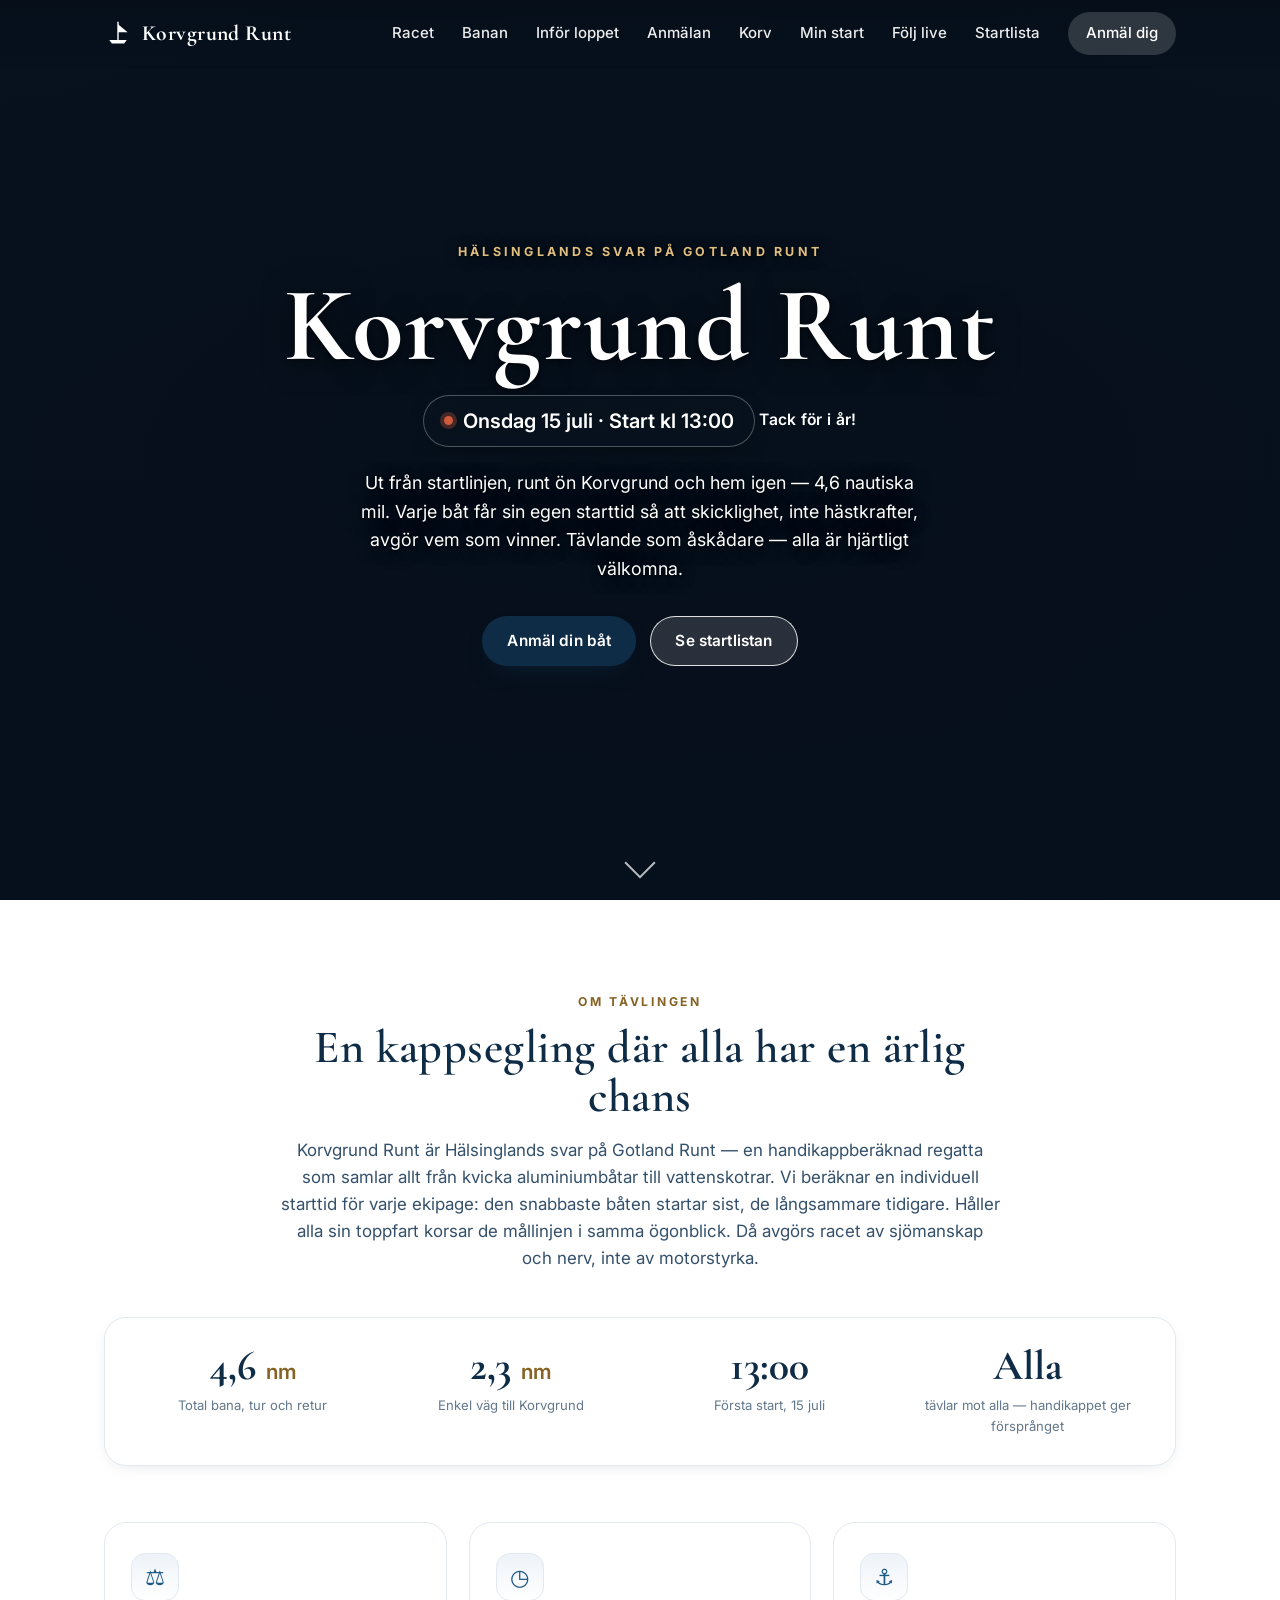
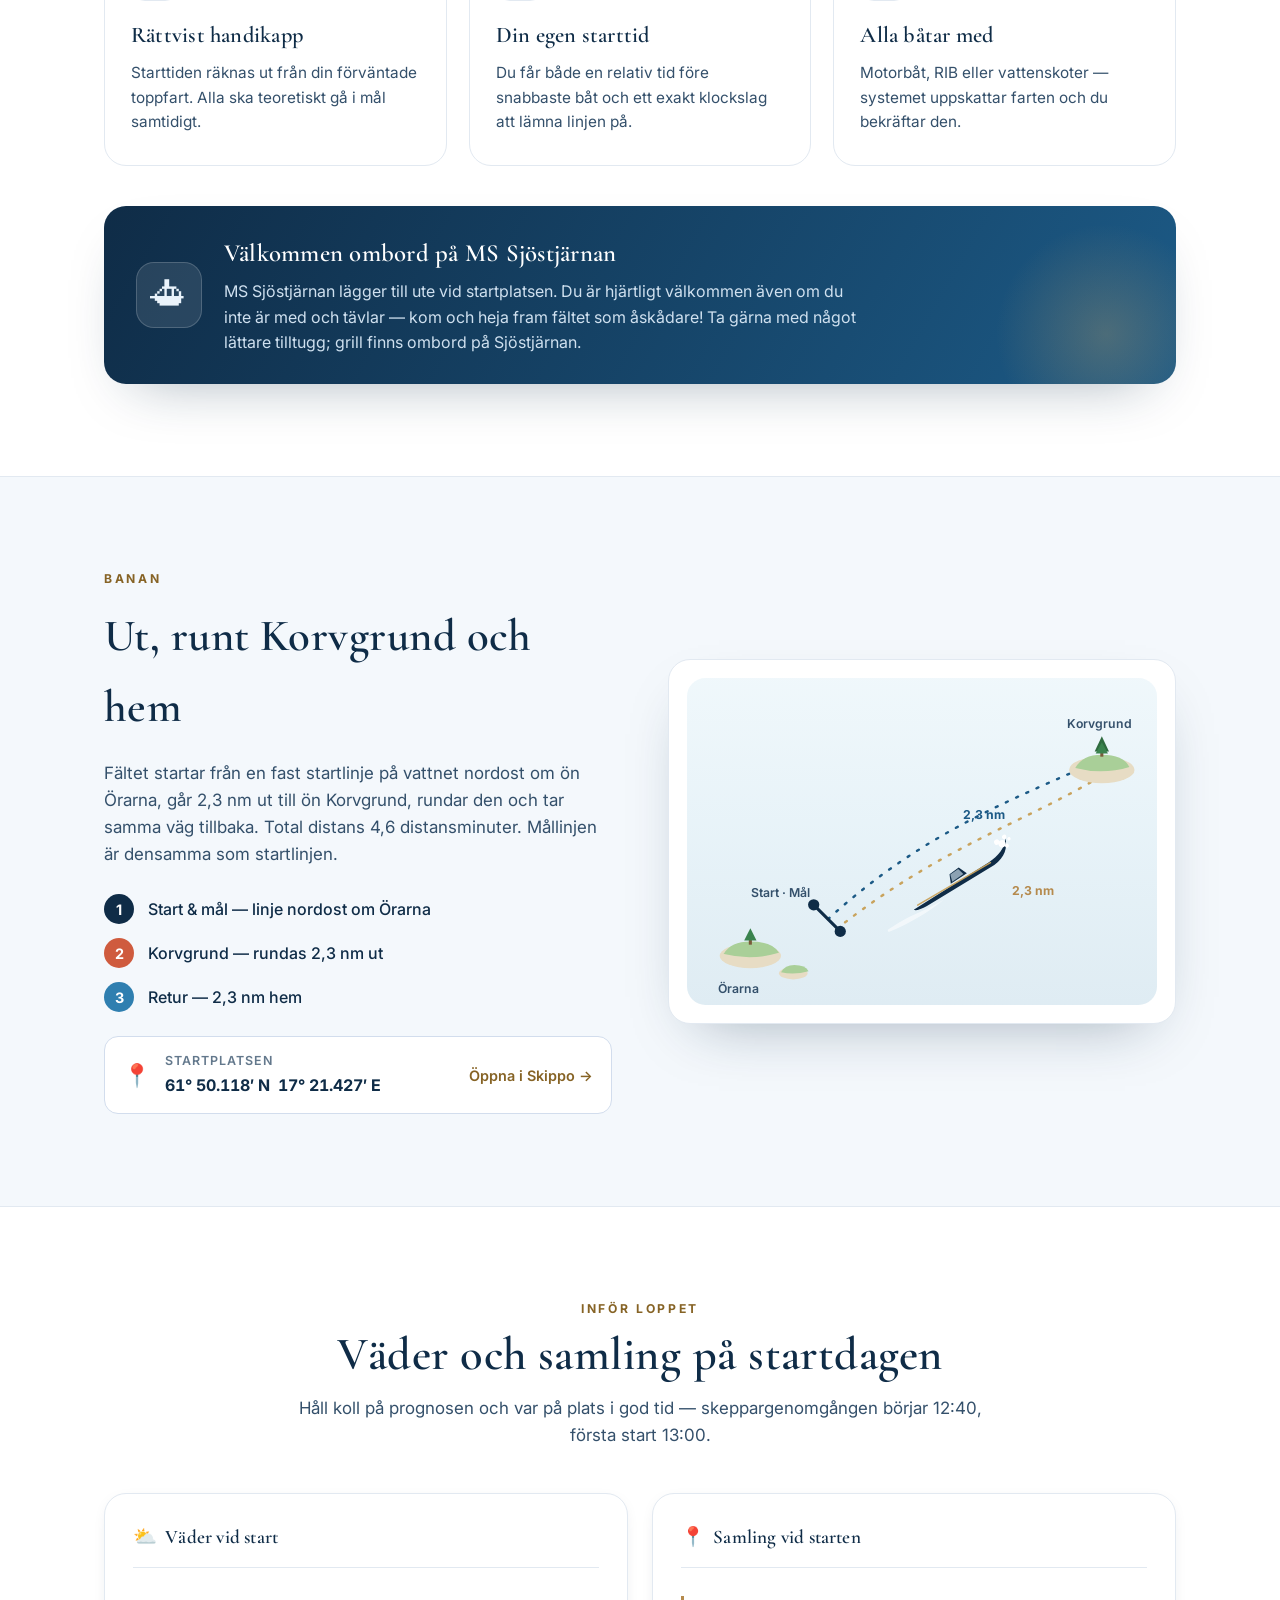
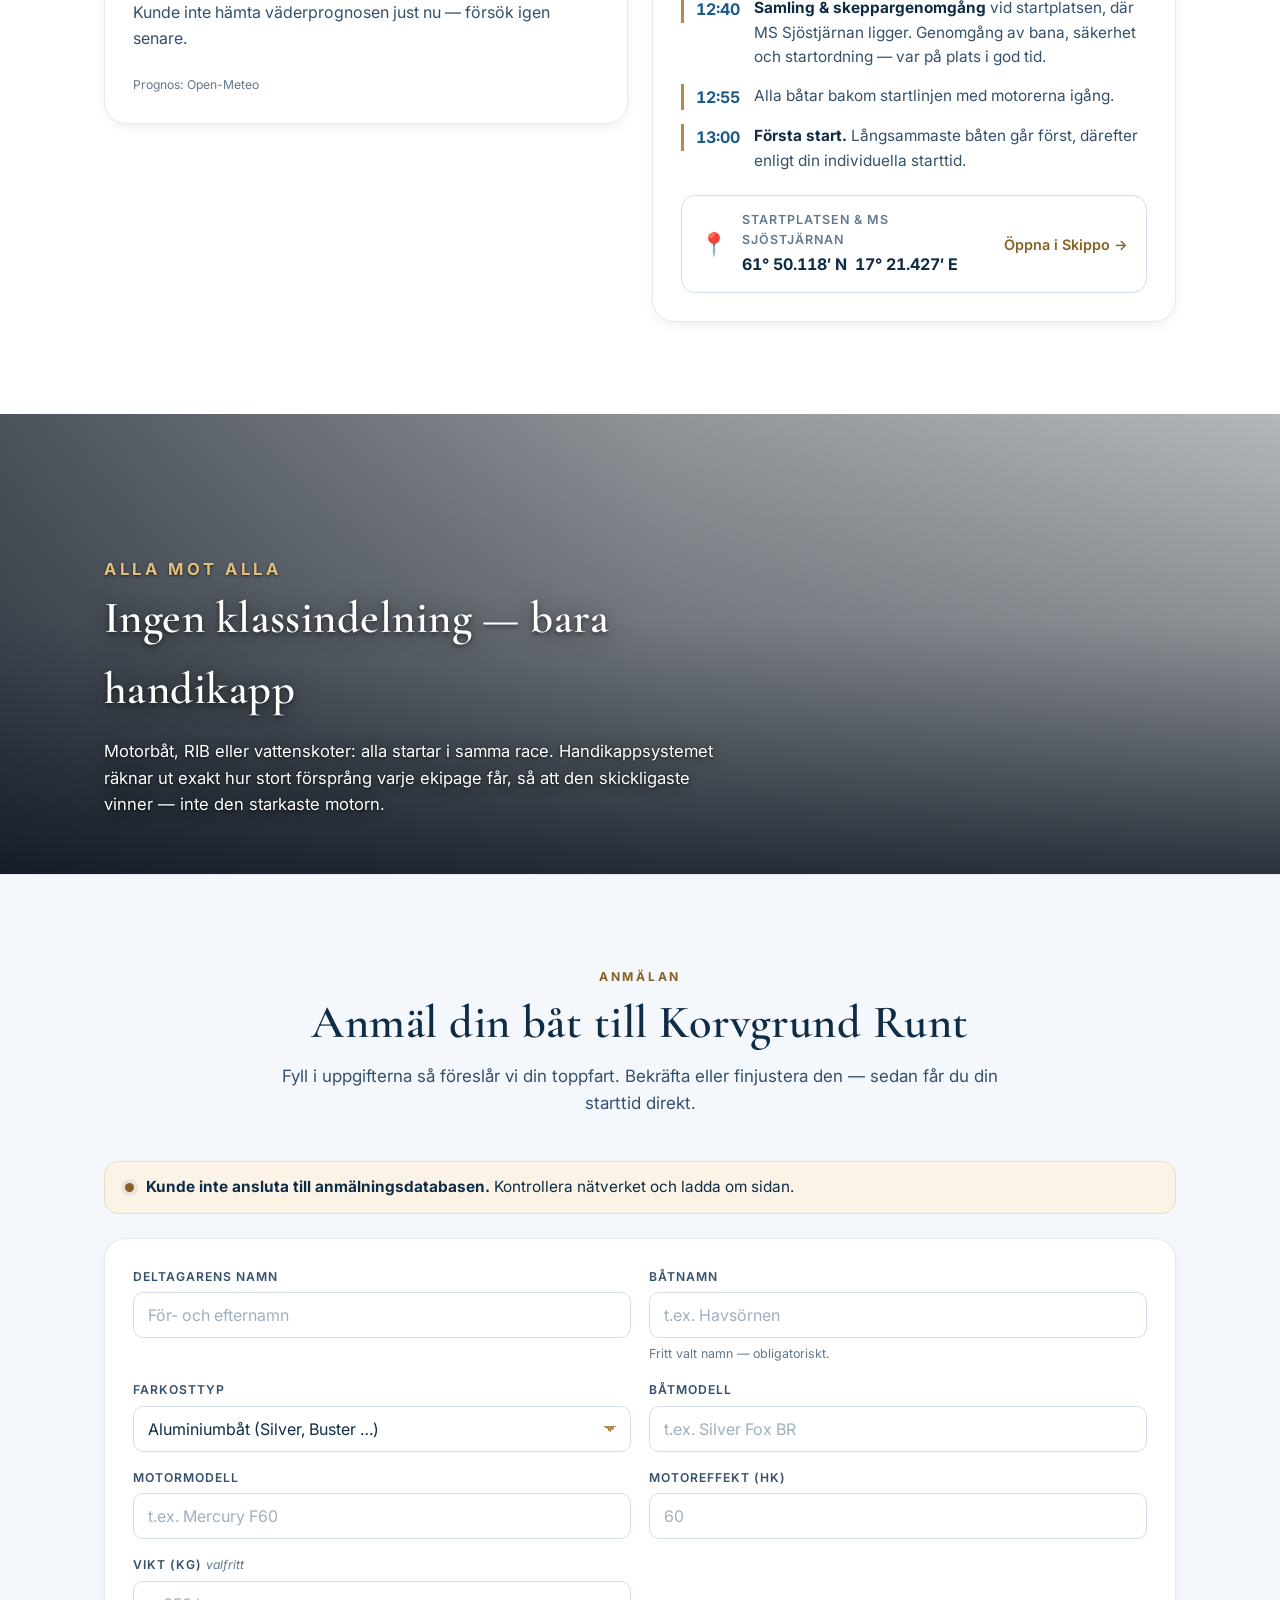
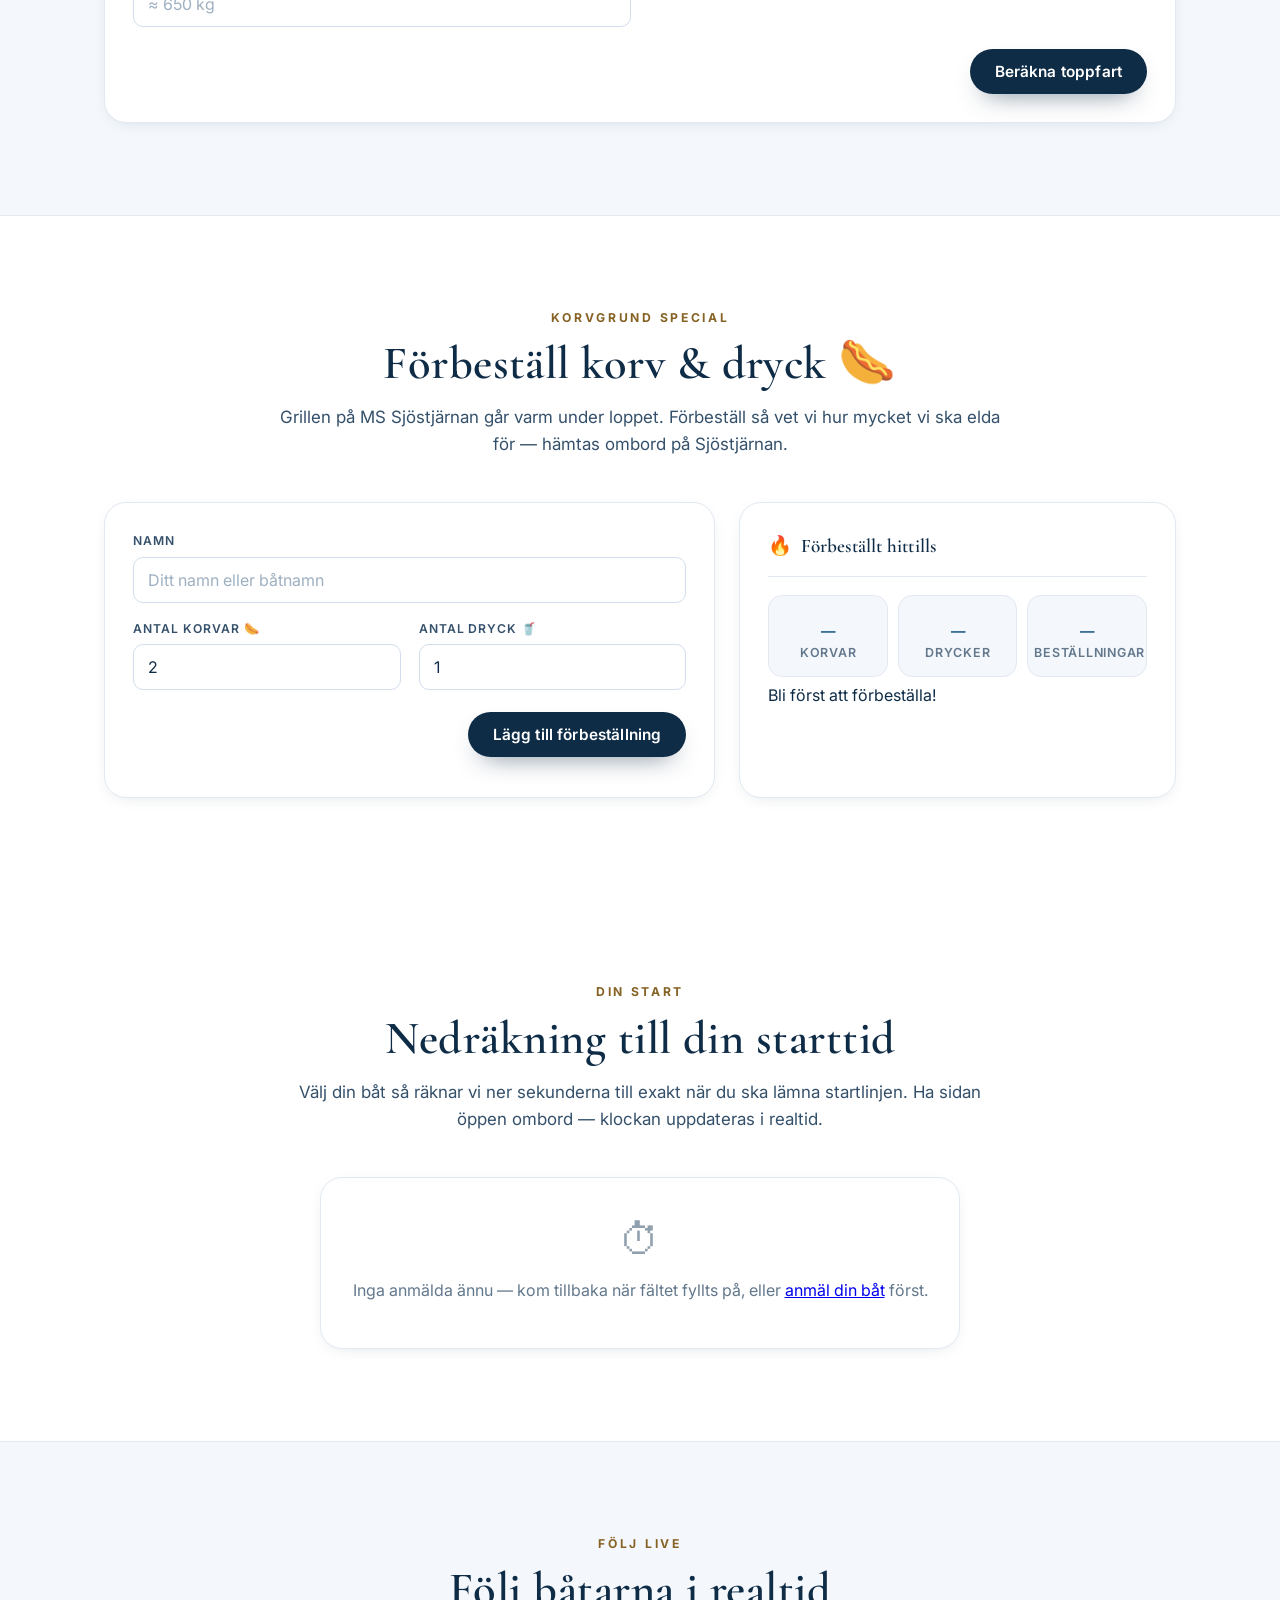
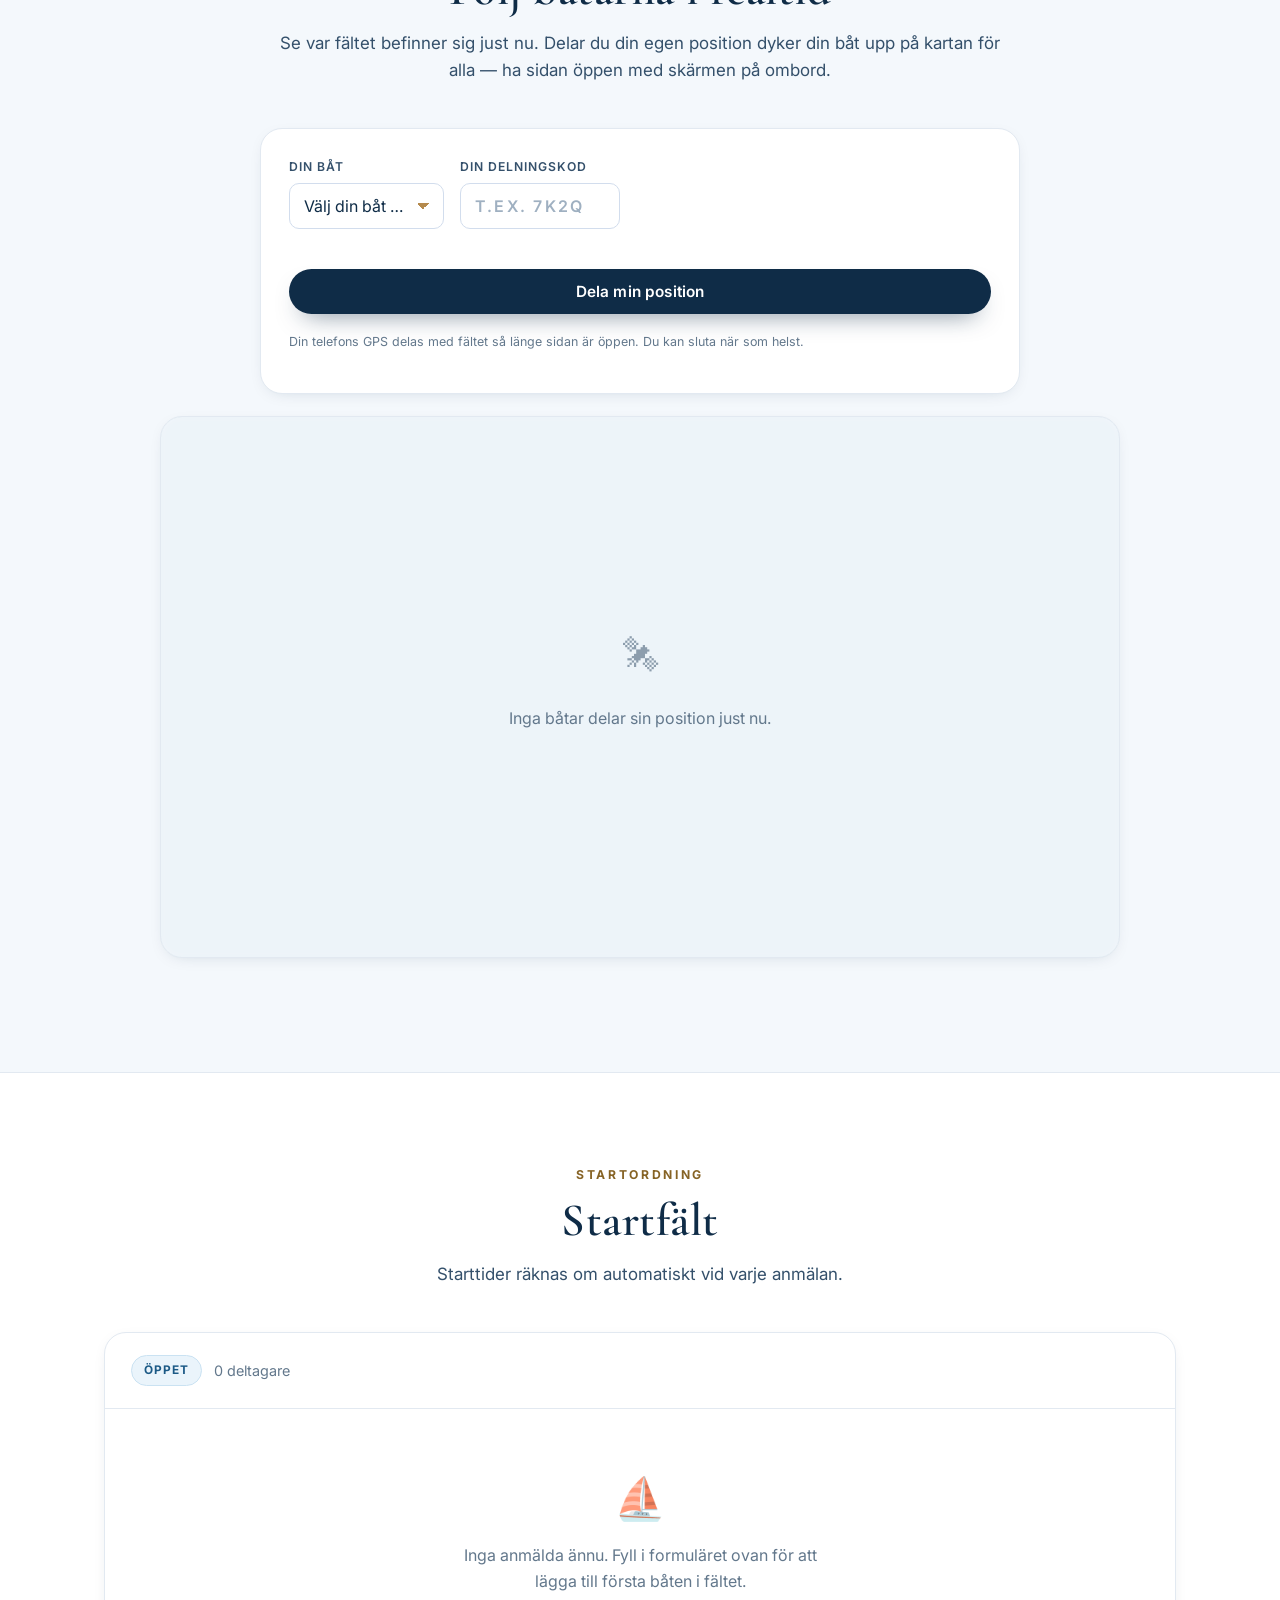
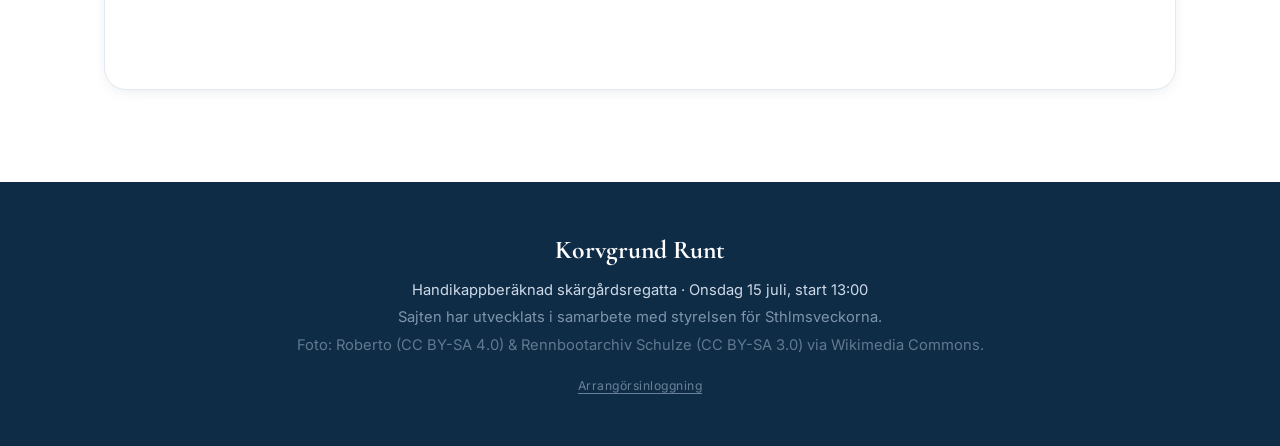
==== commit 720a26c3: "Visa arrangörens delningskoder + väder via Open-Meteo Fix: kodpanelen på Följ live var alltid dold (" ====
--- a/src.html
+++ b/src.html
@@ -537,7 +537,7 @@
       <ul class="live-list" id="liveList"></ul>
 
       <!-- Arrangörens kodlista (endast inloggad) -->
-      <div class="card codes-card admin-only" id="liveCodes" hidden>
+      <div class="card codes-card admin-only" id="liveCodes">
         <h3 class="mini-head"><span class="ico">🔑</span> Delningskoder</h3>
         <p class="muted">Läs upp rätt kod för deltagaren om hen behöver dela sin position från en annan enhet.</p>
         <ul class="codes-list" id="codesList"></ul>
--- a/styles.css
+++ b/styles.css
@@ -500,6 +500,7 @@
 /* Admin-läge — organisatörskontroller döljs för publik */
 .admin-only { display: none !important; }
 body.admin .settings-card.admin-only { display: block !important; }
+body.admin .codes-card.admin-only { display: block !important; }
 body.admin .btn.admin-only { display: inline-flex !important; }
 body:not(.admin) .panel-grid { grid-template-columns: 1fr; }
 
@@ -716,11 +717,12 @@
 .korv-grid { grid-template-columns: 1.4fr 1fr; }
 body:not(.admin) .korv-grid { grid-template-columns: 1.4fr 1fr; }
 .korv-tally-card { align-self: stretch; }
-.korv-tally { display: grid; grid-template-columns: repeat(3, 1fr); gap: 10px; margin: 8px 0 4px; text-align: center; }
+.korv-tally { display: grid; grid-template-columns: repeat(3, minmax(0, 1fr)); gap: 10px; margin: 8px 0 4px; text-align: center; }
 .kt-item {
   background: var(--mist); border: 1px solid var(--line); border-radius: var(--r-md);
-  padding: 16px 8px; display: flex; flex-direction: column; gap: 2px;
-}
+  padding: 16px 6px; min-width: 0; display: flex; flex-direction: column; gap: 2px;
+}
+.kt-lbl { line-height: 1.15; }
 .kt-num { font-family: var(--serif); font-weight: 700; font-size: 2rem; color: var(--sea-deep); line-height: 1; font-variant-numeric: tabular-nums; }
 .kt-lbl { font-size: 0.78rem; text-transform: uppercase; letter-spacing: 0.06em; color: var(--slate); font-weight: 600; }
 .korv-tally-card .muted { margin: 6px 0 0; }
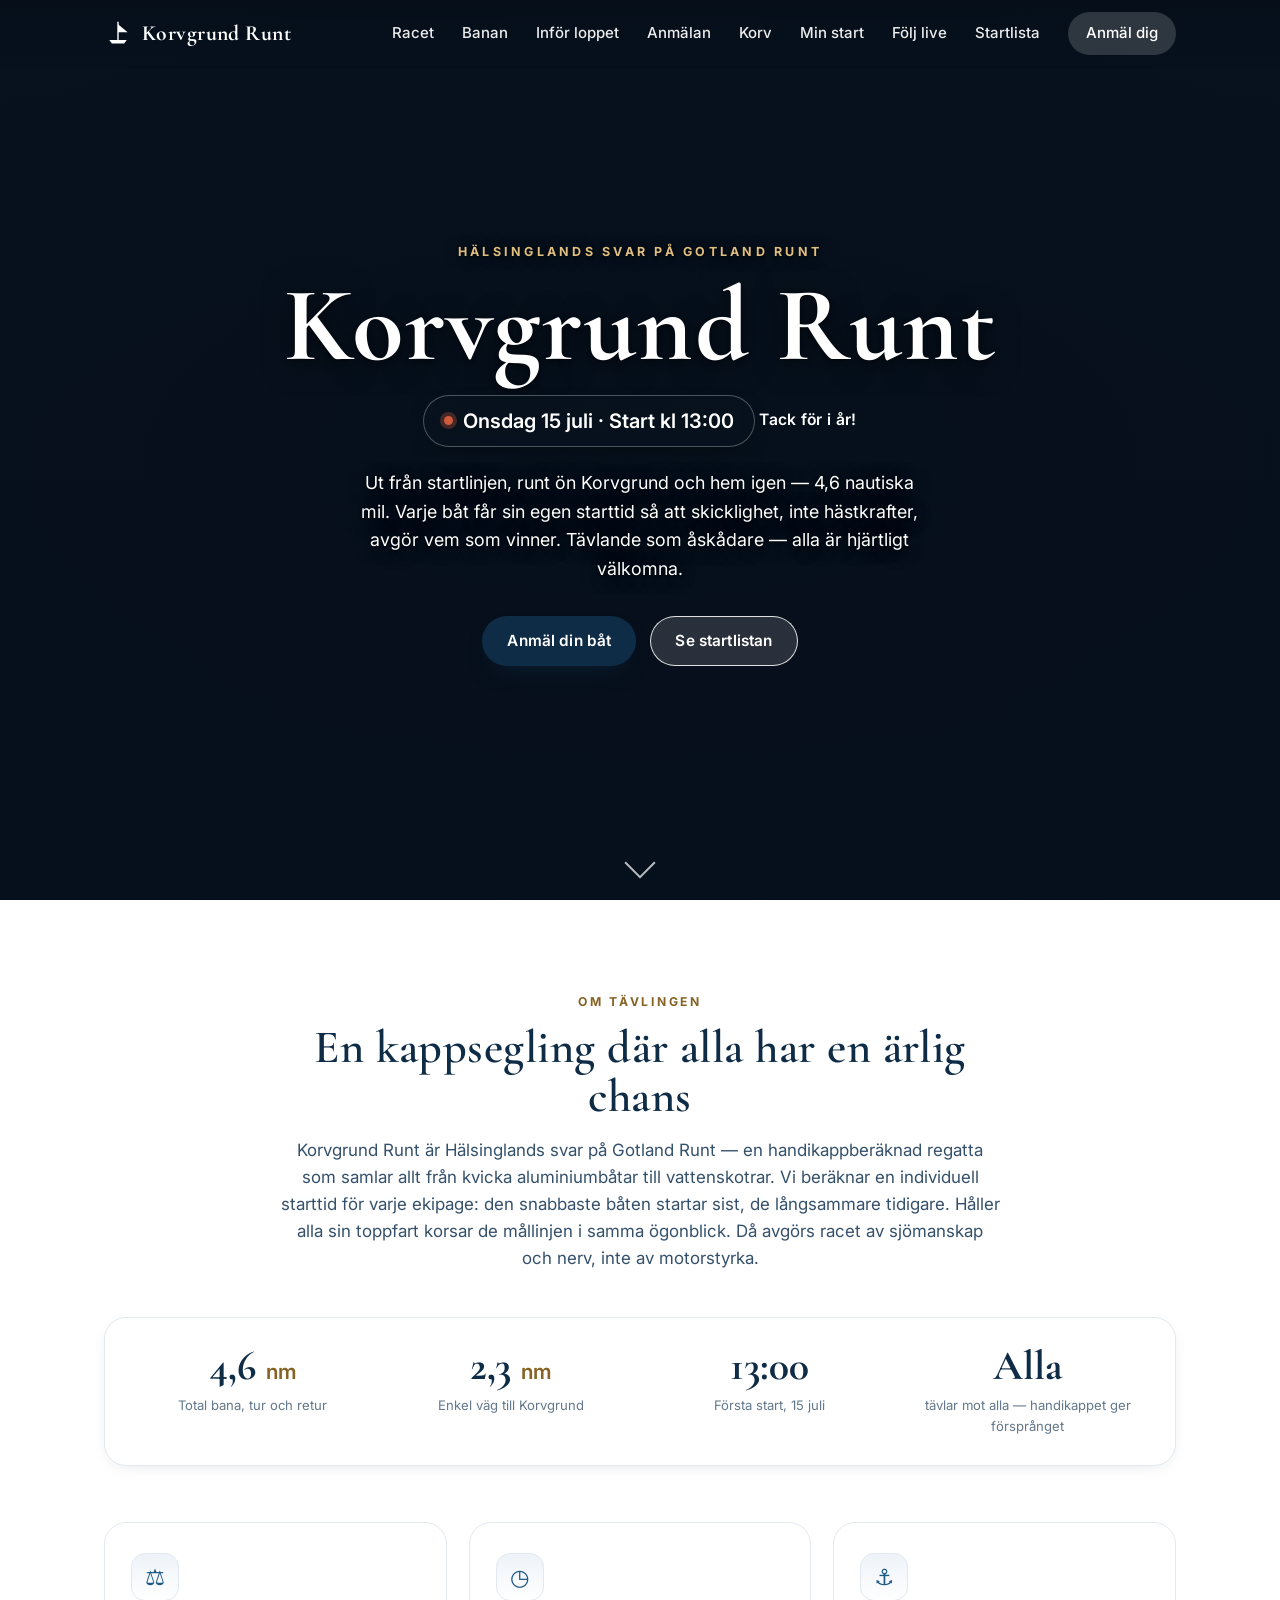
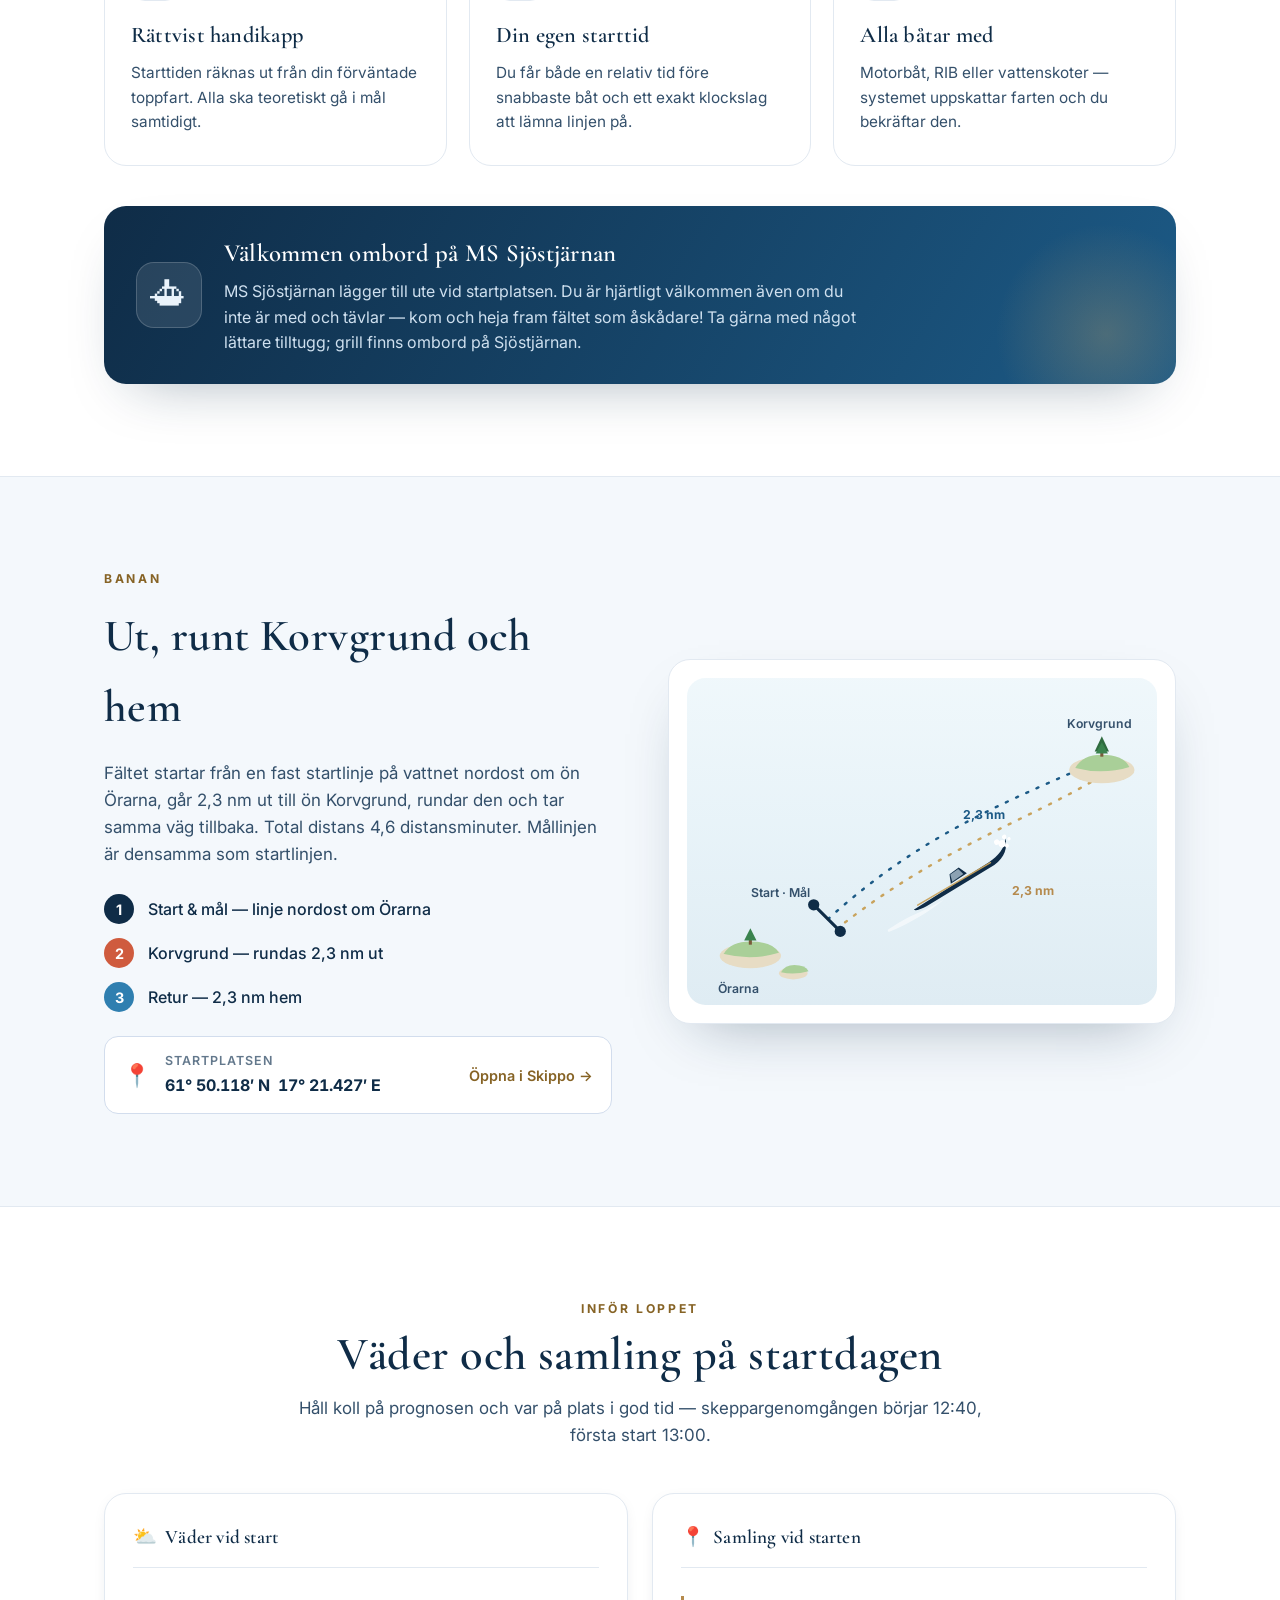
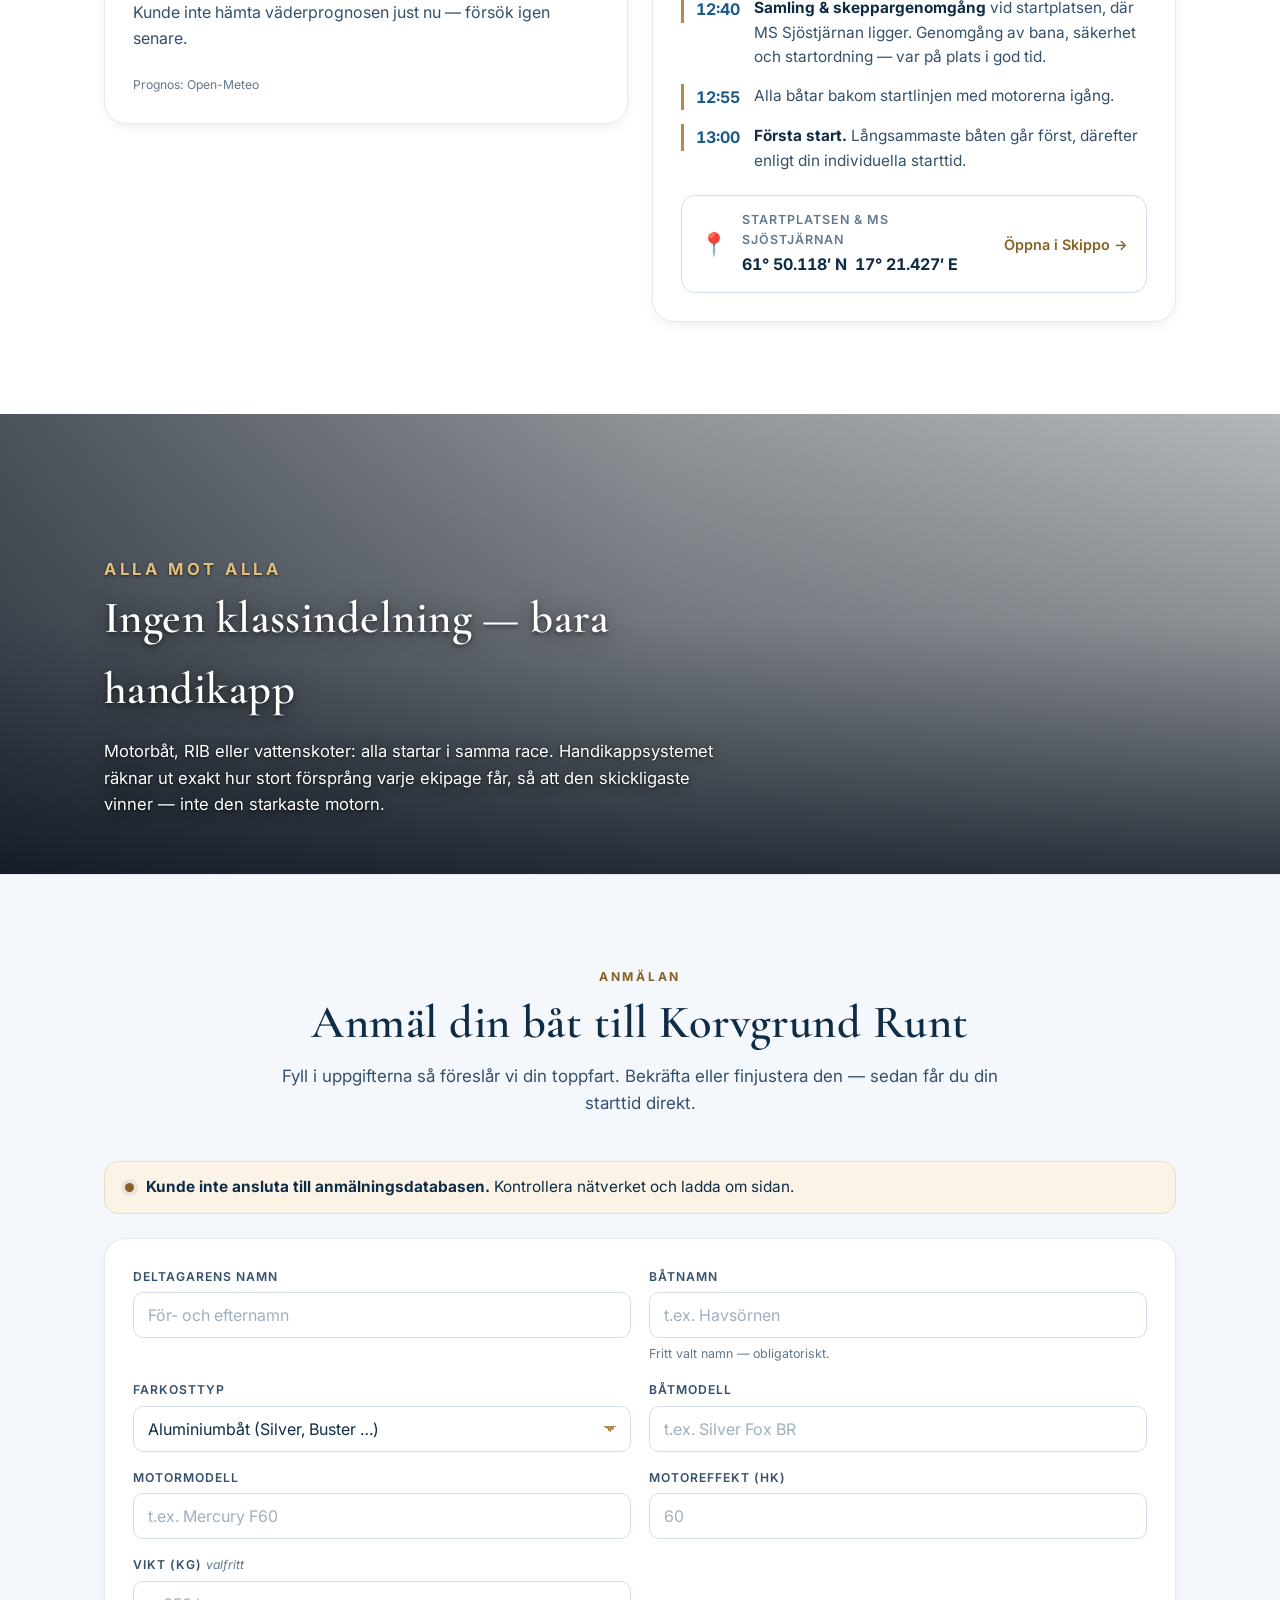
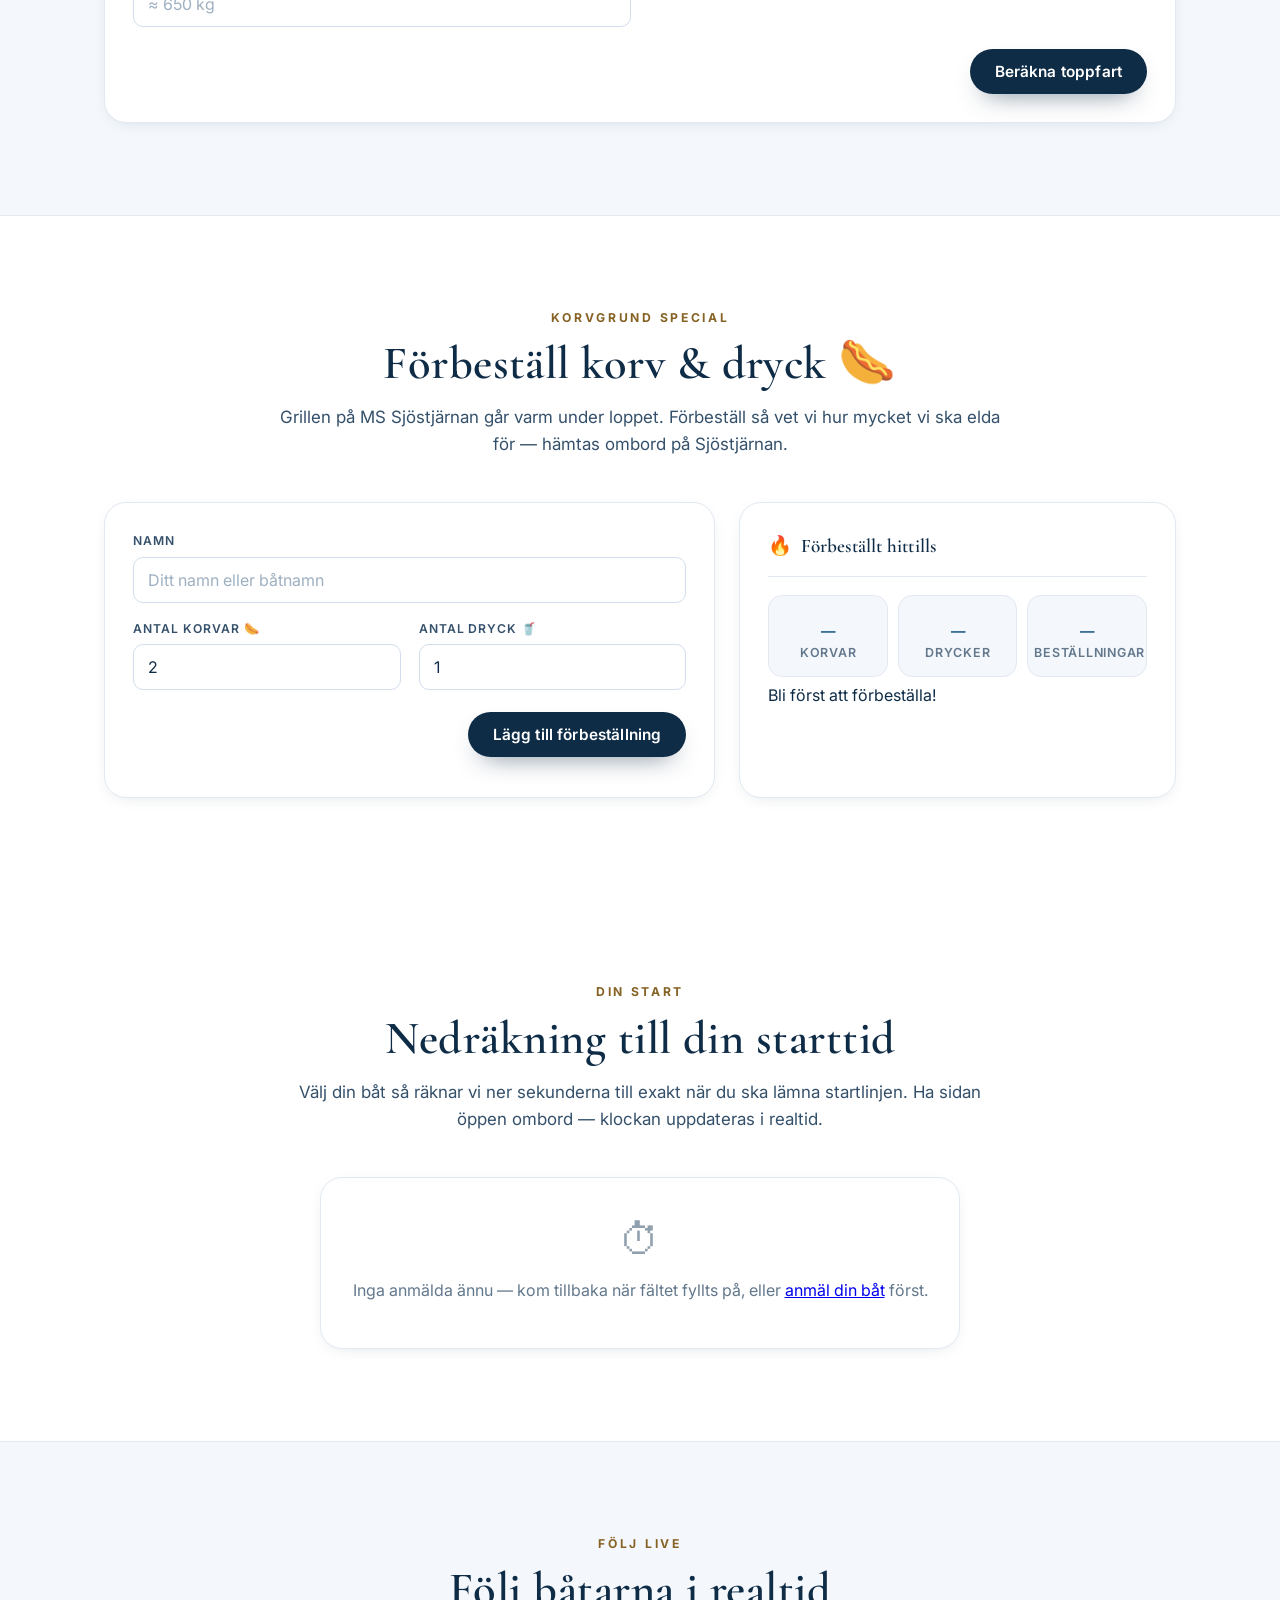
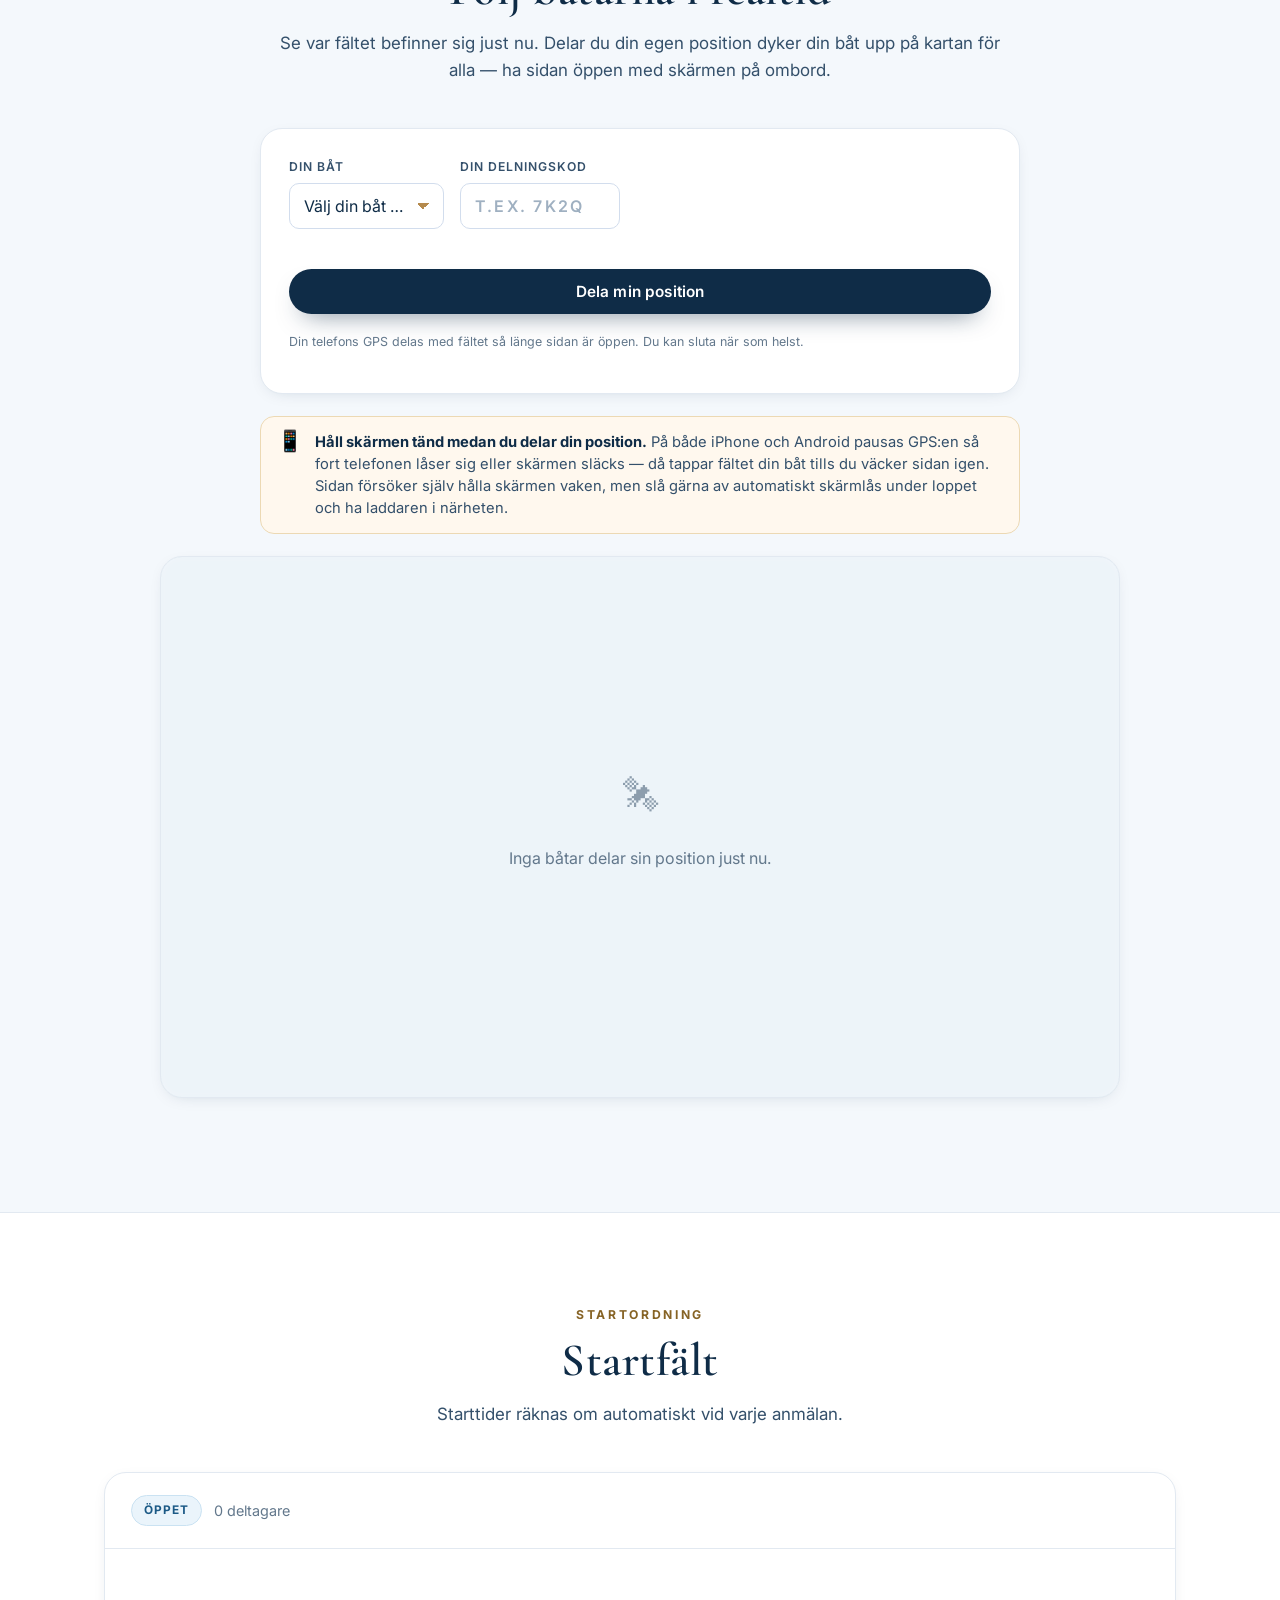
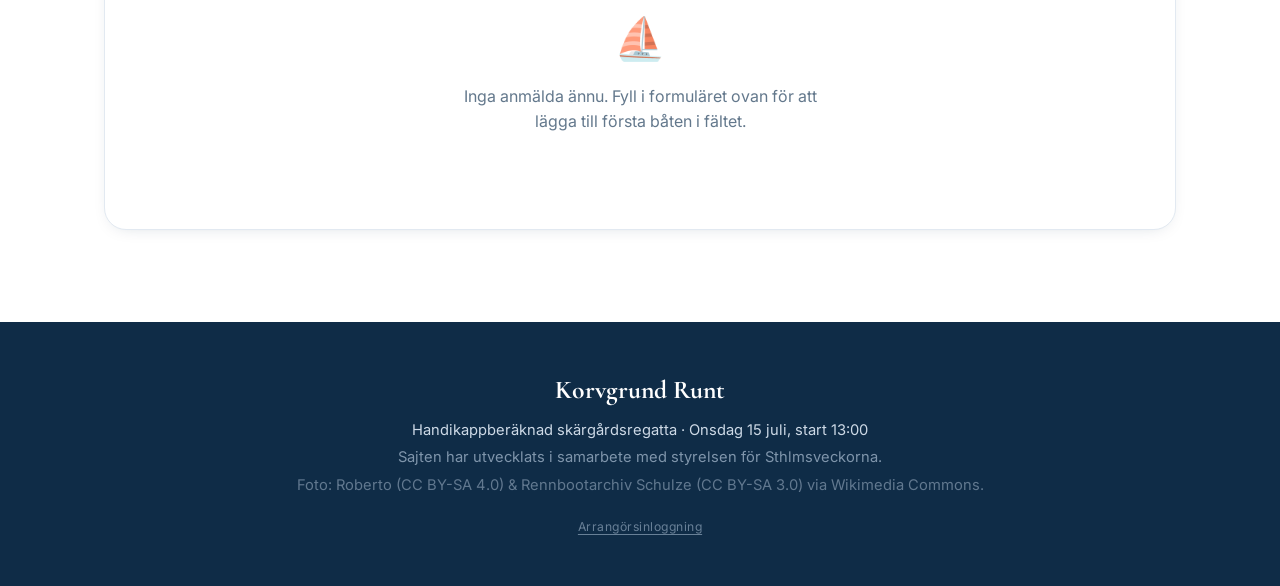
==== commit 46e4e00e: "Personlig delningslänk per båt Varje båt får en länk (?b=<id>&k=<kod>#live) som laddar båt + kod och" ====
--- a/src.html
+++ b/src.html
@@ -511,6 +511,7 @@
               <input type="text" id="shareCode" autocomplete="off" maxlength="6" placeholder="t.ex. 7K2Q" />
             </label>
           </div>
+          <p class="share-who" id="shareWho" hidden></p>
           <button type="button" class="btn btn-primary" id="shareStartBtn">Dela min position</button>
           <p class="hint" id="shareHint">Din telefons GPS delas med fältet så länge sidan är öppen. Du kan sluta när som helst.</p>
         </div>
@@ -521,6 +522,18 @@
             <span id="shareStatus">Väntar på GPS …</span>
           </div>
           <button type="button" class="btn btn-ghost" id="shareStopBtn">Sluta dela</button>
+        </div>
+      </div>
+
+      <!-- Viktigt: håll skärmen tänd (gäller både iPhone och Android) -->
+      <div class="share-keepon">
+        <span class="ki" aria-hidden="true">📱</span>
+        <div>
+          <b>Håll skärmen tänd medan du delar din position.</b>
+          På både iPhone och Android pausas GPS:en så fort telefonen låser sig eller skärmen
+          släcks — då tappar fältet din båt tills du väcker sidan igen. Sidan försöker själv
+          hålla skärmen vaken, men slå gärna av automatiskt skärmlås under loppet och ha
+          laddaren i närheten.
         </div>
       </div>
 
@@ -539,7 +552,7 @@
       <!-- Arrangörens kodlista (endast inloggad) -->
       <div class="card codes-card admin-only" id="liveCodes">
         <h3 class="mini-head"><span class="ico">🔑</span> Delningskoder</h3>
-        <p class="muted">Läs upp rätt kod för deltagaren om hen behöver dela sin position från en annan enhet.</p>
+        <p class="muted">Kopiera deltagarens personliga länk och skicka den (SMS/WhatsApp) — den öppnar Följ live med båt och kod ifyllt. Koden går också att läsa upp.</p>
         <ul class="codes-list" id="codesList"></ul>
       </div>
     </div>
@@ -632,7 +645,8 @@
       <p class="thanks-text" id="thanksTitle">Styrelsen för Sthlmsveckorna tackar för din anmälan.</p>
       <p class="thanks-code" id="thanksCode" hidden>
         Din delningskod för live-position: <b id="thanksCodeVal"></b>
-        <span class="hint">Spara den om du vill dela din position från en annan enhet.</span>
+        <span class="hint">Spara din personliga länk — då kan du dela din position direkt från valfri enhet, utan att skriva in koden.</span>
+        <button type="button" class="btn btn-ghost btn-copy" id="thanksCopyBtn">Kopiera min länk</button>
       </p>
       <div class="modal-actions">
         <button type="button" class="btn btn-ghost" id="thanksCloseBtn">Till startlistan</button>
--- a/styles.css
+++ b/styles.css
@@ -594,6 +594,14 @@
 
 /* ===================== Följ live (karta) ===================== */
 .share-card { max-width: 760px; margin: 0 auto 22px; }
+.share-keepon {
+  display: flex; gap: 12px; align-items: flex-start;
+  max-width: 760px; margin: 0 auto 22px;
+  background: #fff8ee; border: 1px solid #ecd9b4; border-radius: var(--r-md);
+  padding: 14px 16px; color: var(--navy-soft); font-size: 0.92rem; line-height: 1.5;
+}
+.share-keepon .ki { font-size: 1.3rem; line-height: 1; flex: none; }
+.share-keepon b { color: var(--navy); }
 .share-pick { display: grid; grid-template-columns: 1fr 160px; gap: 16px; margin-bottom: 18px; }
 .share-idle { display: flex; flex-direction: column; align-items: flex-start; gap: 6px; }
 .share-idle .btn { align-self: stretch; }
@@ -643,10 +651,22 @@
 
 .codes-card { max-width: 760px; margin: 22px auto 0; }
 .codes-list { list-style: none; padding: 0; margin: 12px 0 0;
-  display: grid; grid-template-columns: repeat(auto-fill, minmax(190px, 1fr)); gap: 8px; }
-.codes-list li { display: flex; justify-content: space-between; gap: 10px; padding: 8px 13px;
+  display: grid; grid-template-columns: repeat(auto-fill, minmax(230px, 1fr)); gap: 8px; }
+.codes-list li { display: flex; align-items: center; gap: 10px; flex-wrap: wrap; padding: 9px 13px;
   border: 1px solid var(--line); border-radius: var(--r-sm); background: var(--mist); }
+.codes-list .cc-boat { flex: 1 1 auto; }
 .codes-list .cc-code { font-family: var(--sans); font-weight: 700; letter-spacing: 0.12em; color: var(--gold-ink); }
+.cc-copy {
+  flex: 0 0 auto; font-family: var(--sans); font-size: 0.78rem; font-weight: 600;
+  padding: 5px 11px; border-radius: 30px; border: 1px solid var(--line-strong);
+  background: var(--paper); color: var(--navy-soft); cursor: pointer; transition: 0.15s;
+}
+.cc-copy:hover { border-color: var(--gold-ink); color: var(--gold-ink); }
+.cc-copy.copied, .btn-copy.copied { border-color: var(--sea-deep); color: var(--sea-deep); background: #eaf4fb; }
+
+.share-who { margin: 0 0 4px; font-size: 1.02rem; color: var(--navy-soft); }
+.share-who b { font-family: var(--serif); font-style: italic; font-size: 1.15rem; color: var(--sea-deep); }
+.btn-copy { align-self: flex-start; margin-top: 10px; padding: 8px 16px; font-size: 0.88rem; }
 
 .thanks-code {
   margin: 4px 0 0; padding: 12px 16px; background: var(--mist);
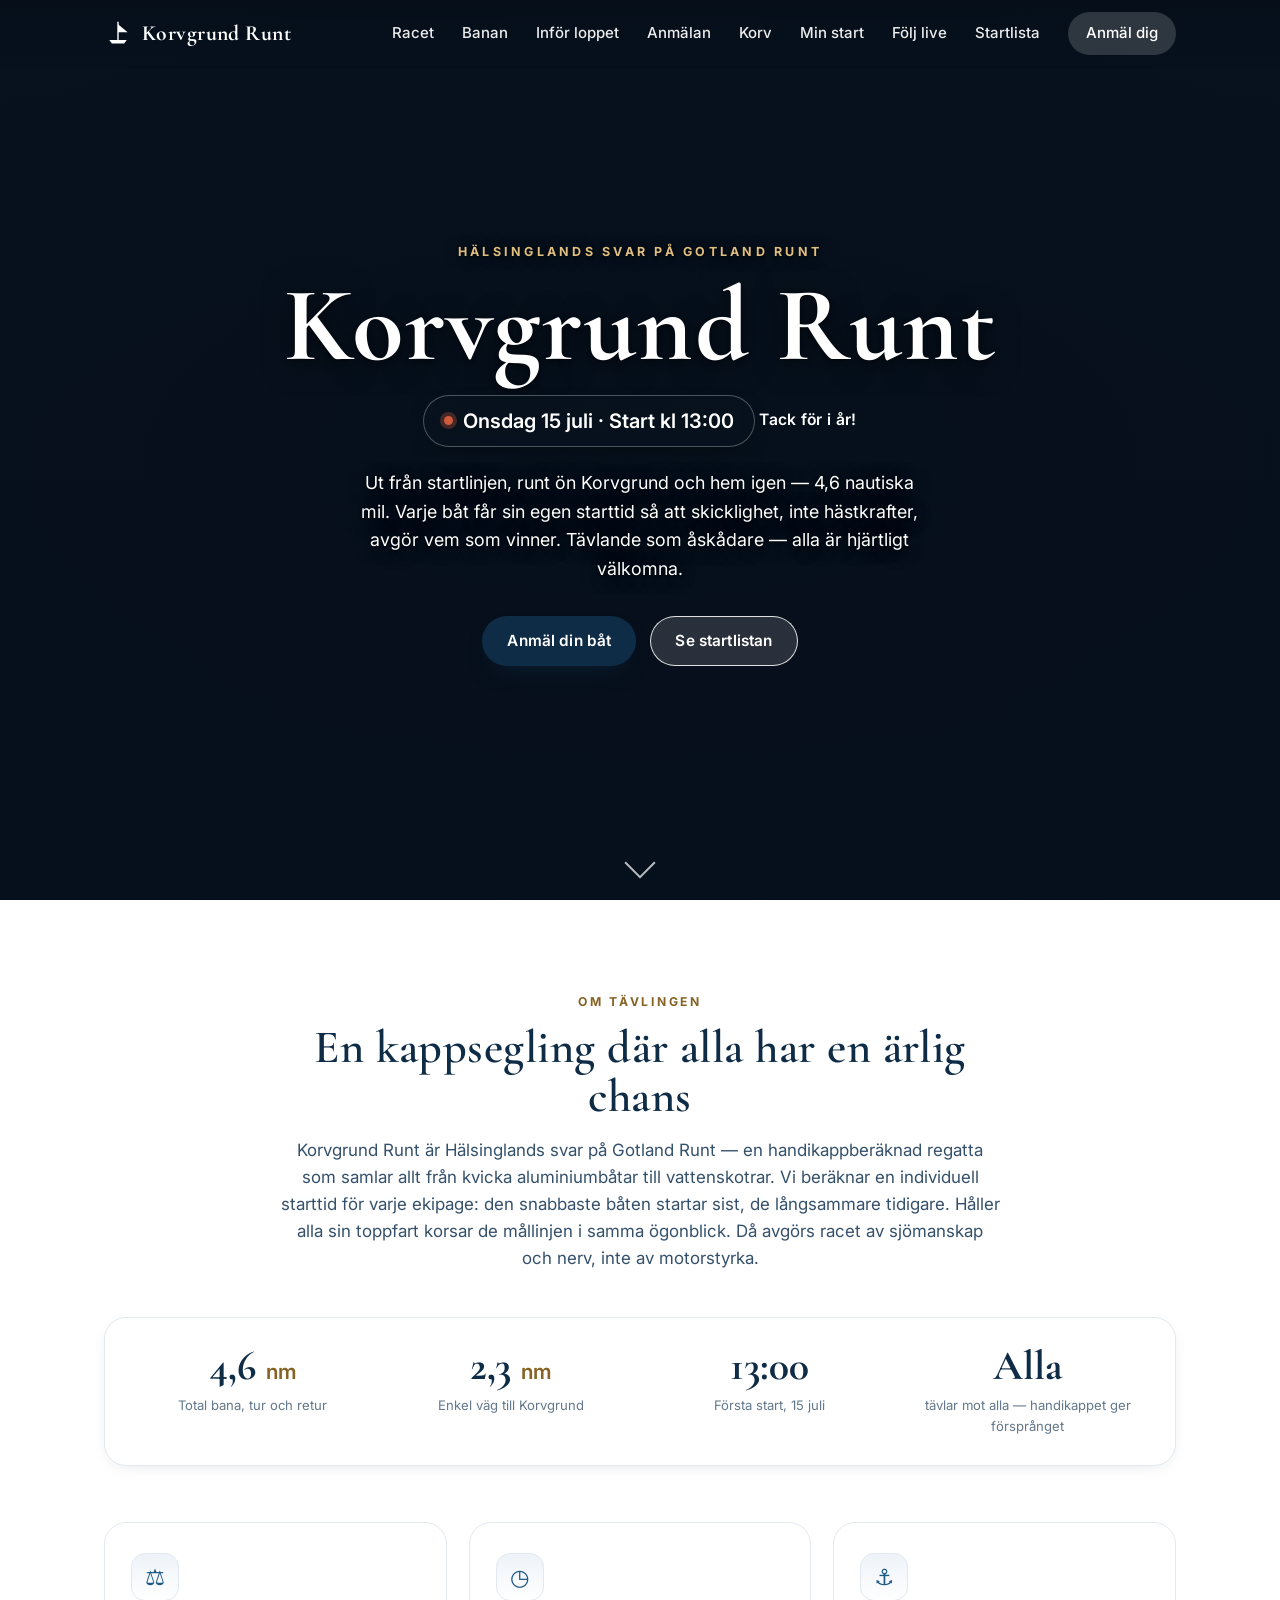
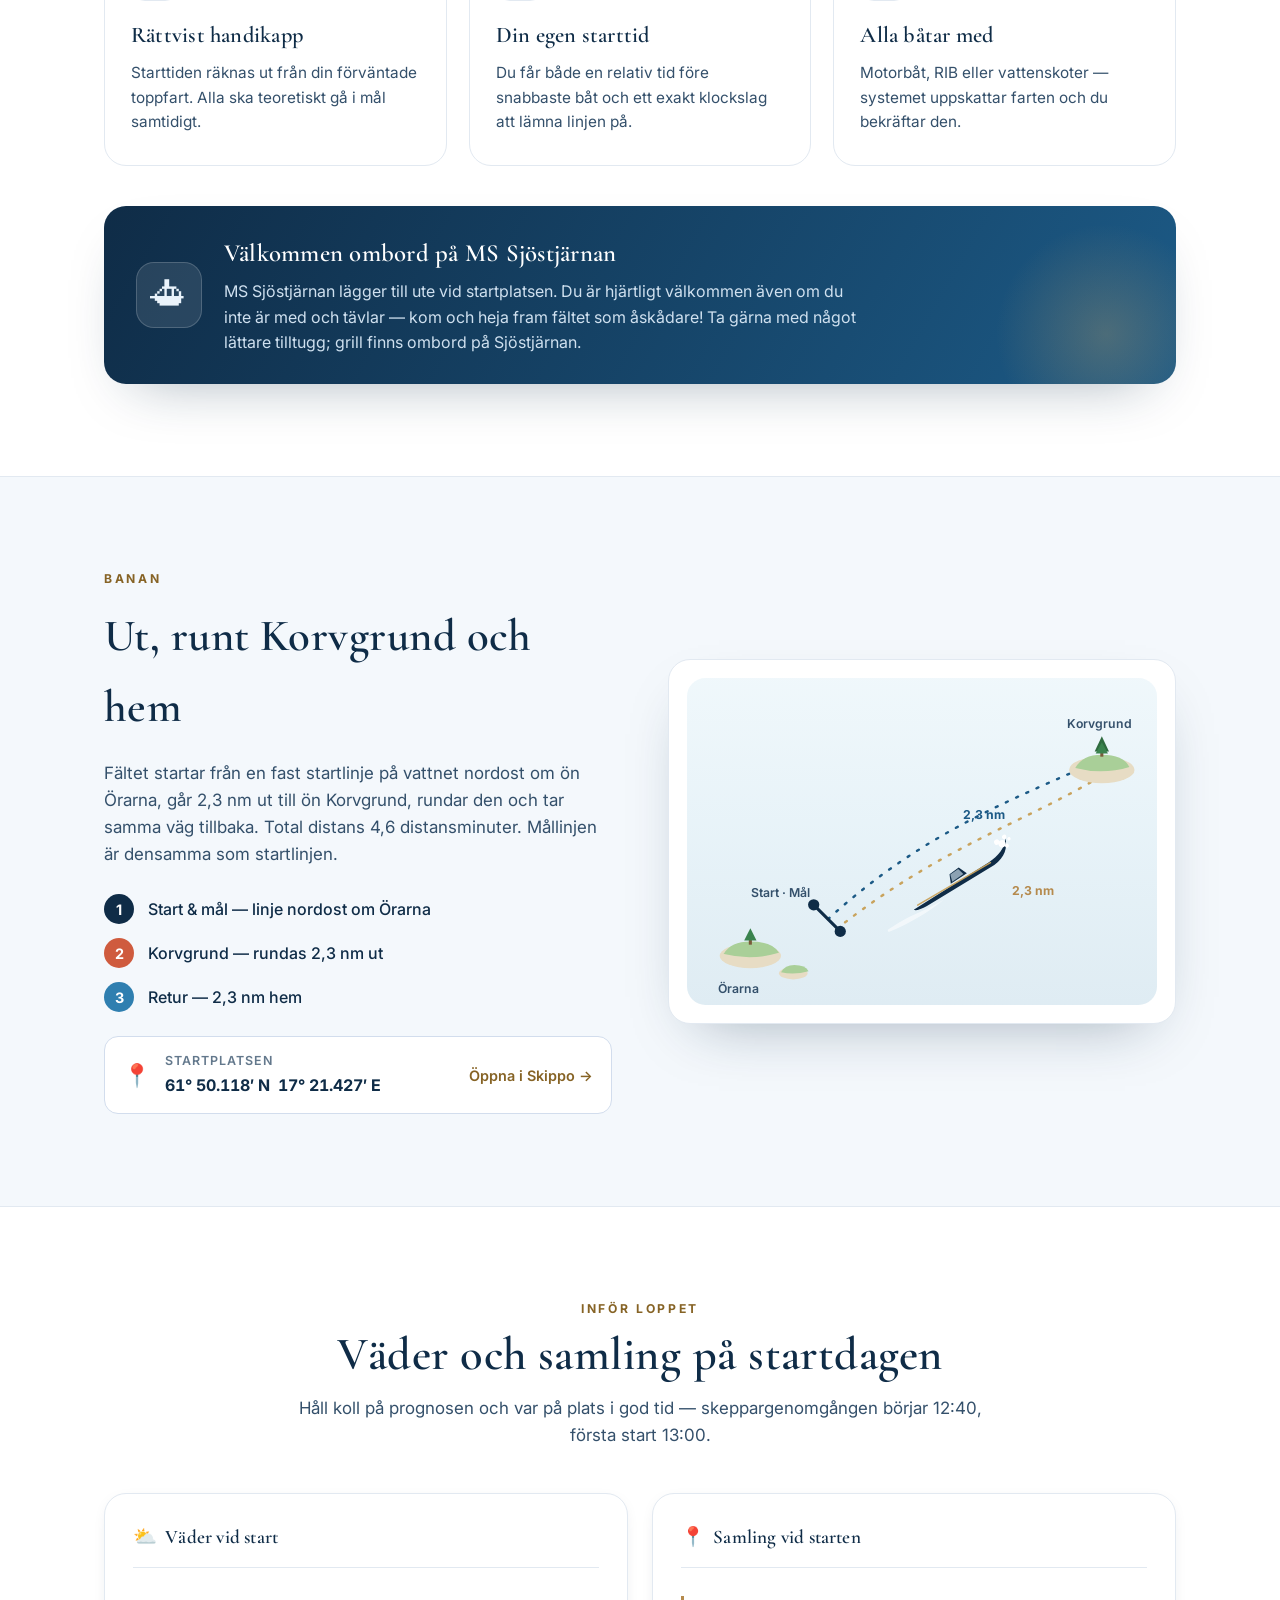
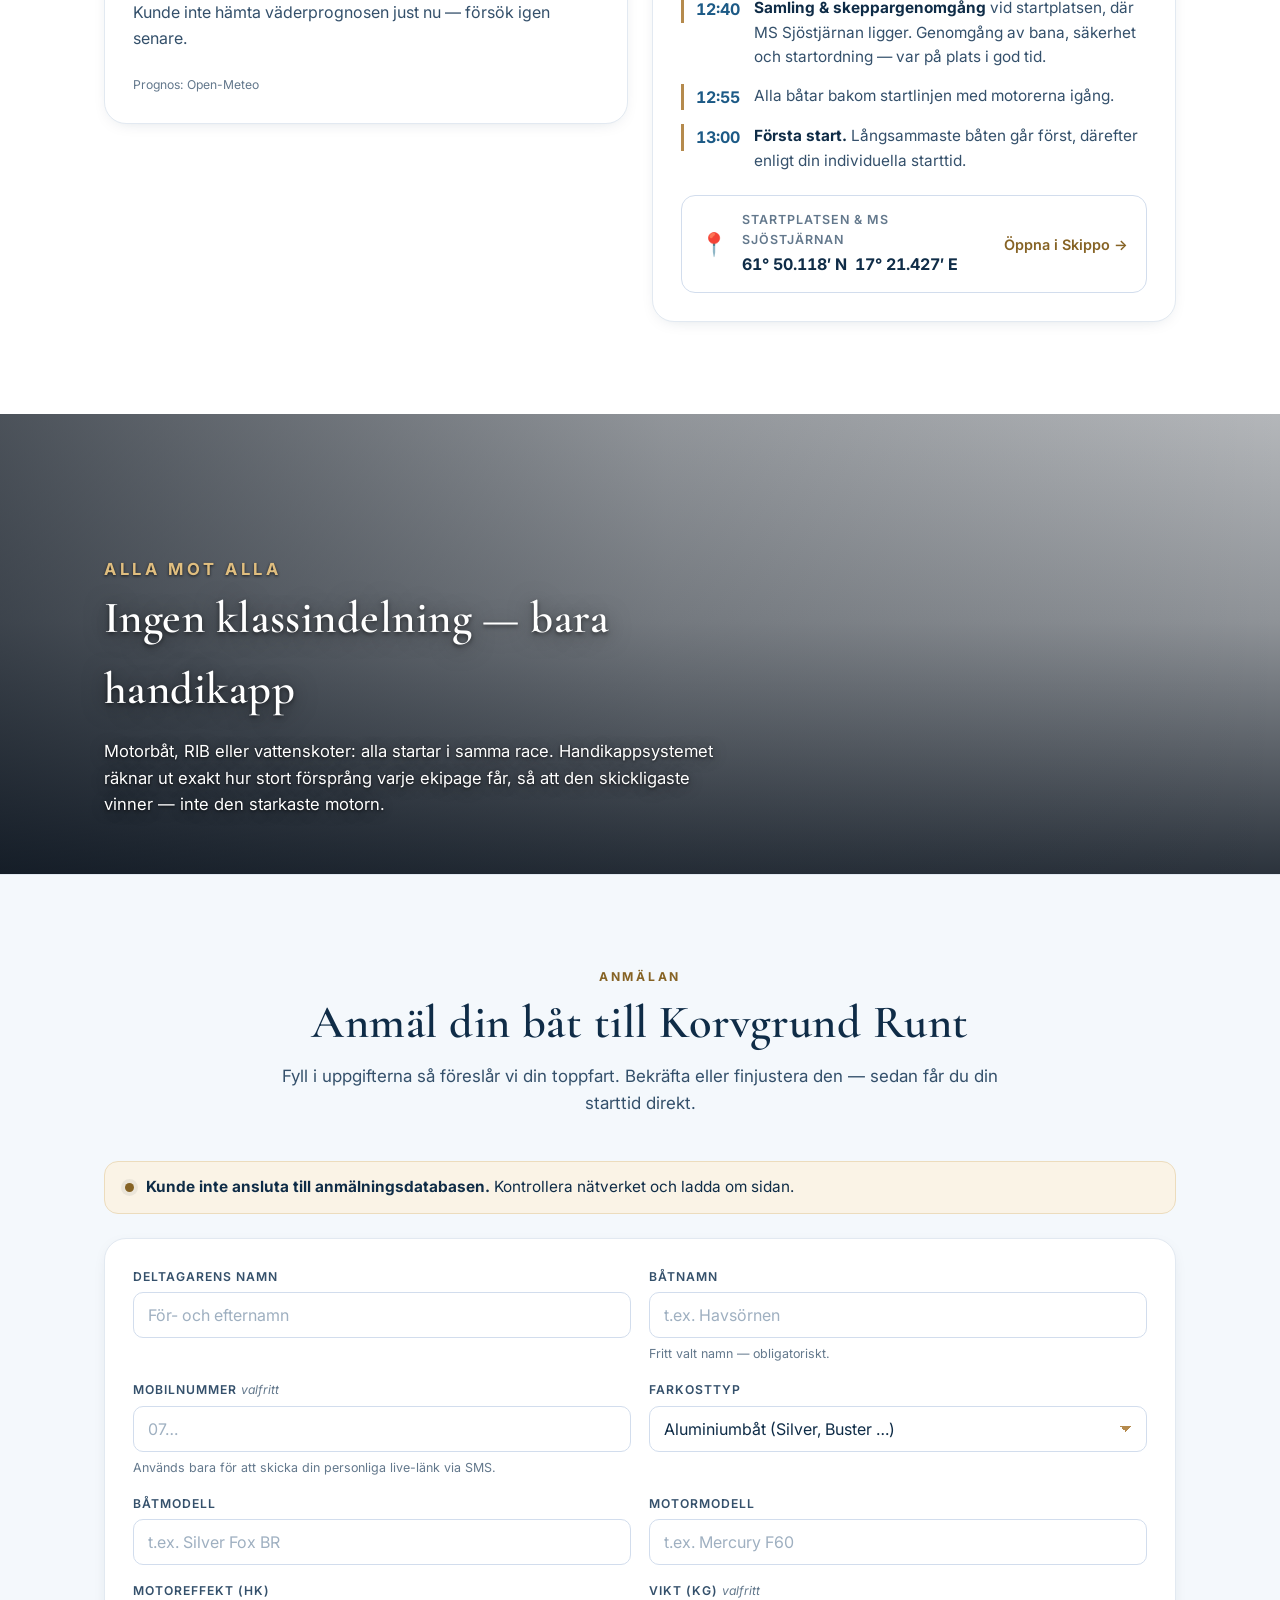
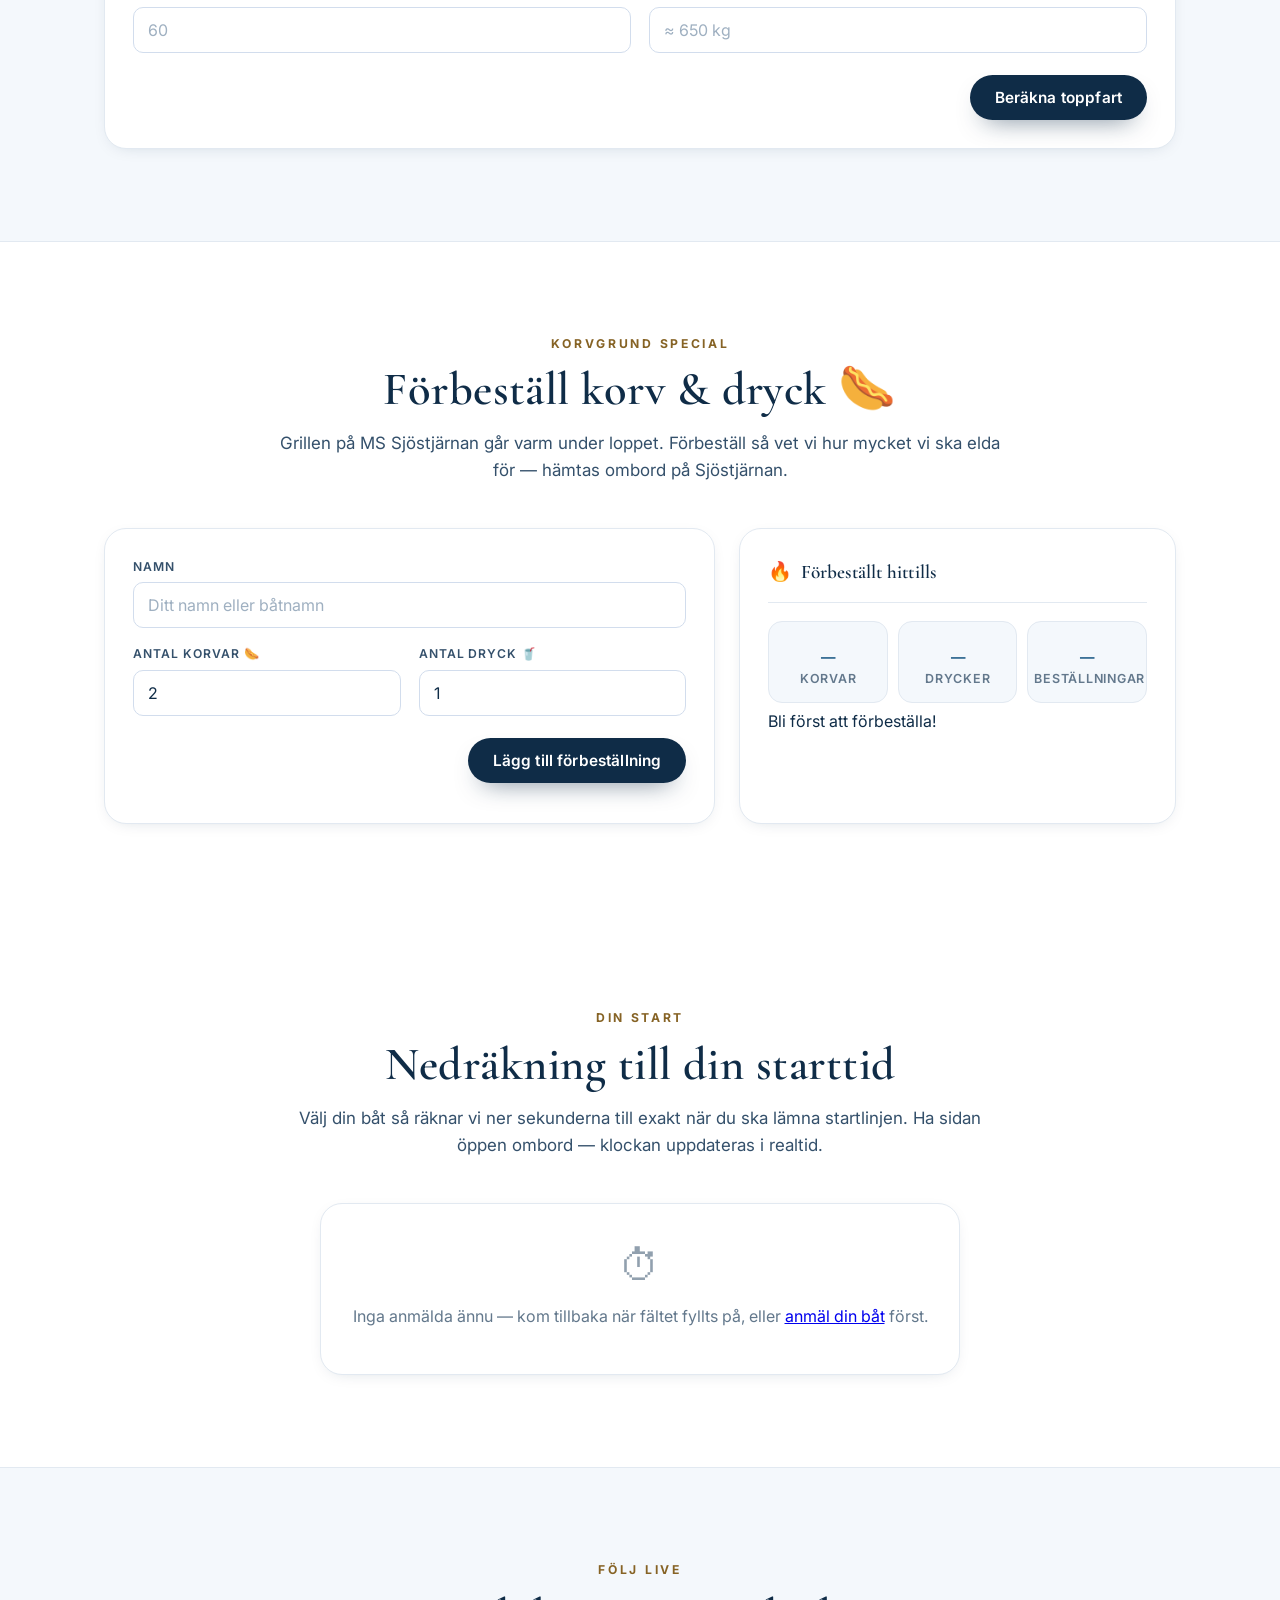
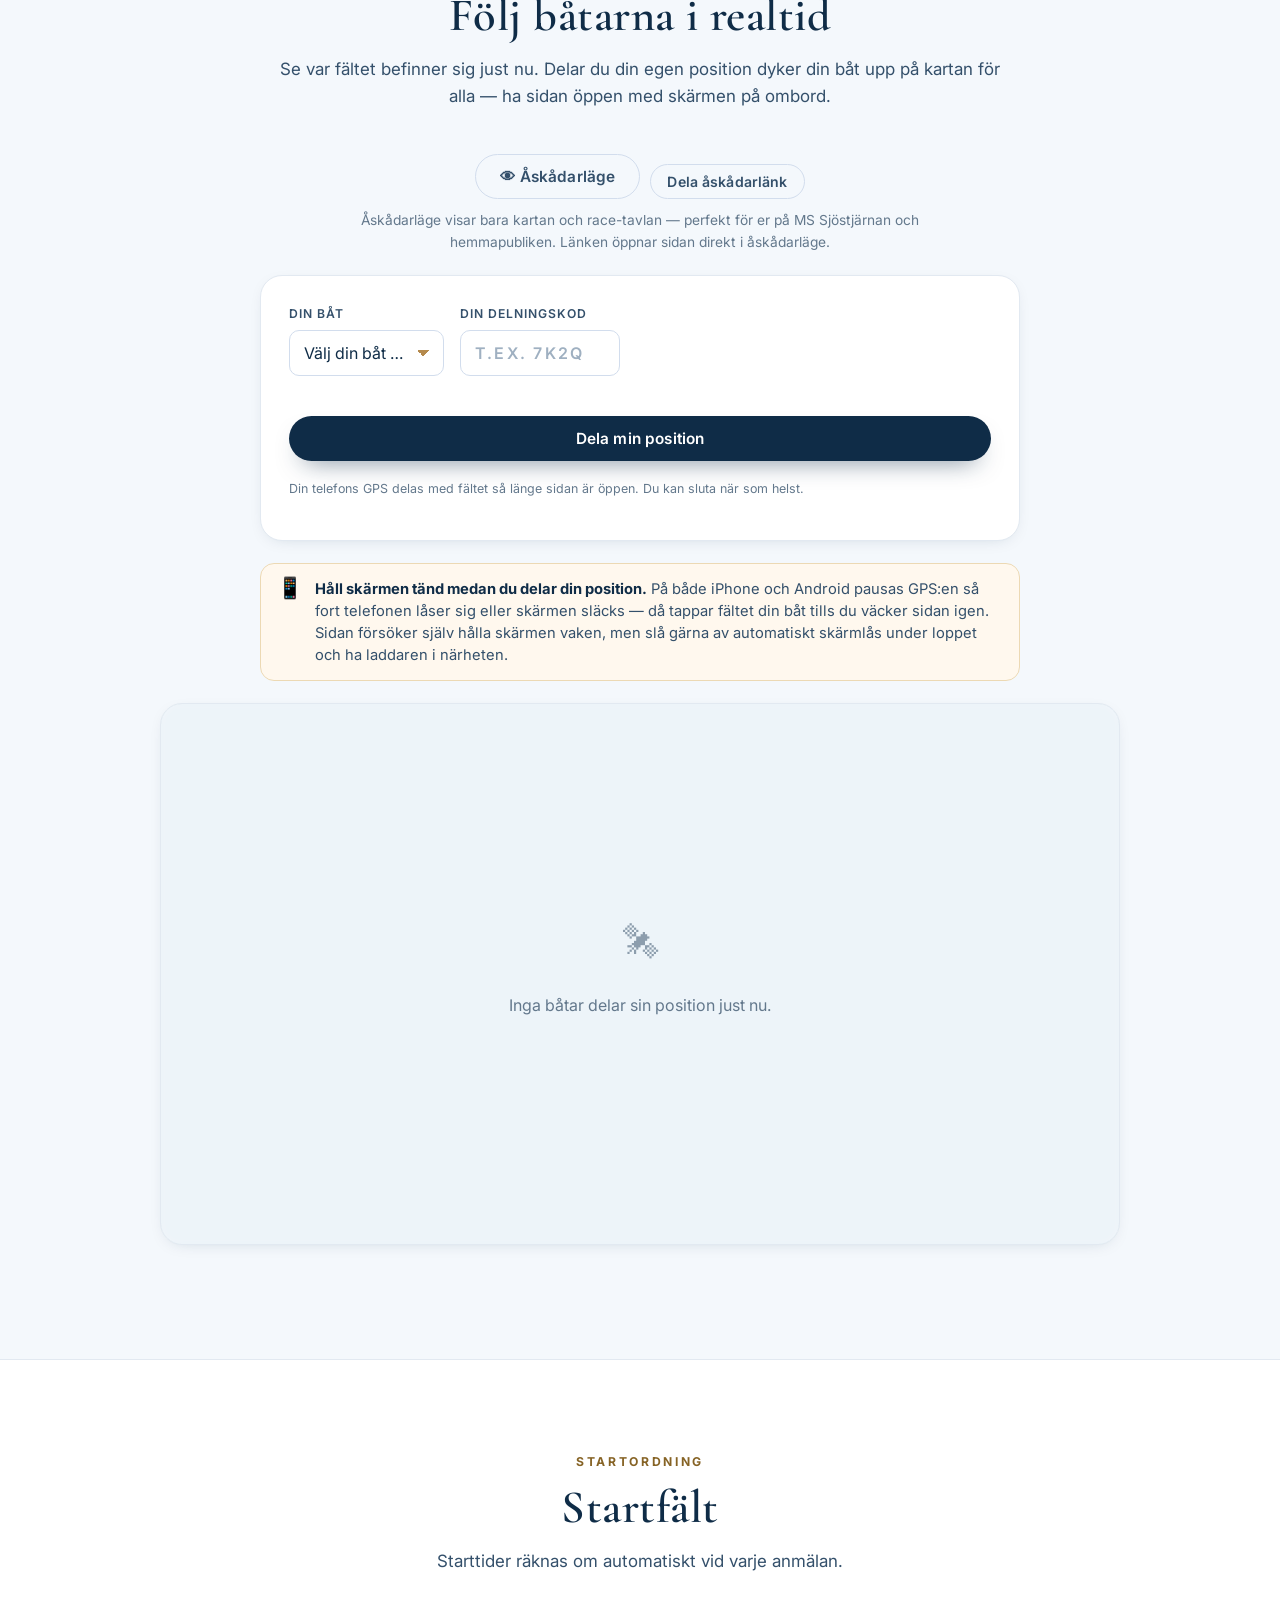
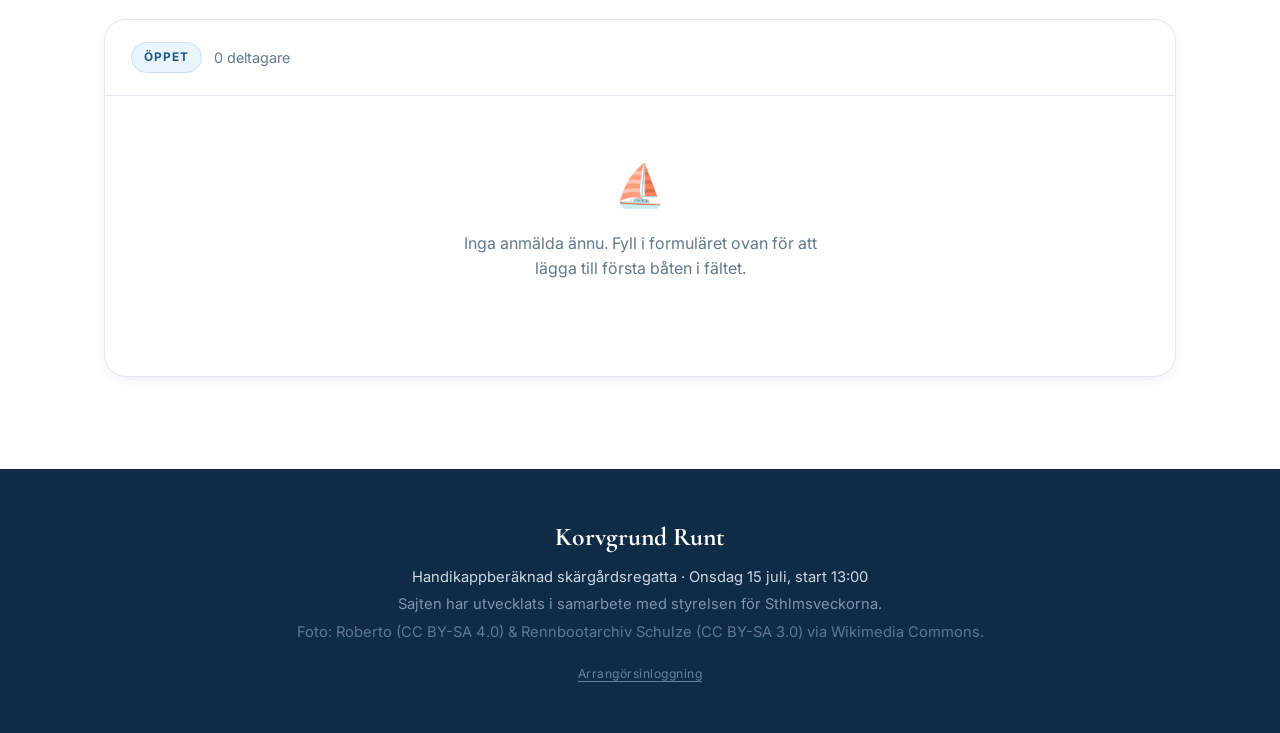
==== commit eac19e0e: "Åskådarläge + ETA till mål, samt SMS-utskick av delningslänk - Följ live: race-tavla rankad efter ba" ====
--- a/src.html
+++ b/src.html
@@ -315,6 +315,11 @@
                 <span class="hint">Fritt valt namn — obligatoriskt.</span>
               </label>
               <label class="field">
+                <span class="label-text">Mobilnummer <span class="opt">valfritt</span></span>
+                <input type="tel" id="phone" autocomplete="tel" inputmode="tel" placeholder="07…" />
+                <span class="hint">Används bara för att skicka din personliga live-länk via SMS.</span>
+              </label>
+              <label class="field">
                 <span class="label-text">Farkosttyp</span>
                 <select id="category">
                   <option value="aluminium">Aluminiumbåt (Silver, Buster …)</option>
@@ -498,6 +503,13 @@
           båt upp på kartan för alla — ha sidan öppen med skärmen på ombord.</p>
       </div>
 
+      <!-- Åskådarläge + delbar åskådarlänk -->
+      <div class="live-toolbar">
+        <button type="button" class="btn btn-ghost live-mode-btn" id="spectatorToggle" aria-pressed="false">👁 Åskådarläge</button>
+        <button type="button" class="btn btn-ghost btn-copy" id="spectatorShareBtn">Dela åskådarlänk</button>
+      </div>
+      <p class="live-toolbar-hint">Åskådarläge visar bara kartan och race-tavlan — perfekt för er på MS Sjöstjärnan och hemmapubliken. Länken öppnar sidan direkt i åskådarläge.</p>
+
       <!-- Dela din position -->
       <div class="card share-card" id="liveShare">
         <div class="share-idle" id="shareIdle">
@@ -546,8 +558,10 @@
         </div>
       </div>
 
-      <!-- Lista över spårade båtar -->
-      <ul class="live-list" id="liveList"></ul>
+      <!-- Race-tavla: rankad efter banprogress, med fart och ETA till mål -->
+      <h3 class="mini-head board-head" id="liveBoardHead" hidden></h3>
+      <ul class="live-list board" id="liveList"></ul>
+      <p class="ll-legend" id="llLegend" hidden>* Fart och ETA baseras på anmäld toppfart tills båtens GPS-fart kommit in.</p>
 
       <!-- Arrangörens kodlista (endast inloggad) -->
       <div class="card codes-card admin-only" id="liveCodes">
--- a/styles.css
+++ b/styles.css
@@ -663,6 +663,12 @@
 }
 .cc-copy:hover { border-color: var(--gold-ink); color: var(--gold-ink); }
 .cc-copy.copied, .btn-copy.copied { border-color: var(--sea-deep); color: var(--sea-deep); background: #eaf4fb; }
+.cc-sms {
+  flex: 0 0 auto; font-family: var(--sans); font-size: 0.78rem; font-weight: 600;
+  padding: 5px 12px; border-radius: 30px; border: 1px solid var(--sea-deep);
+  background: var(--sea-deep); color: #fff; text-decoration: none; cursor: pointer; transition: 0.15s;
+}
+.cc-sms:hover { background: var(--navy); border-color: var(--navy); }
 
 .share-who { margin: 0 0 4px; font-size: 1.02rem; color: var(--navy-soft); }
 .share-who b { font-family: var(--serif); font-style: italic; font-size: 1.15rem; color: var(--sea-deep); }
@@ -758,3 +764,43 @@
   .infor-grid { grid-template-columns: 1fr; }
   .korv-grid, body:not(.admin) .korv-grid { grid-template-columns: 1fr; }
 }
+
+/* ===================== Följ live: åskådarläge + race-tavla ===================== */
+.live-toolbar { display: flex; gap: 10px; justify-content: center; flex-wrap: wrap; margin: 0 0 10px; }
+.live-mode-btn.on { background: var(--navy); color: #fff; border-color: var(--navy); }
+.live-toolbar-hint { text-align: center; color: var(--slate); font-size: 0.86rem; max-width: 620px; margin: 0 auto 22px; }
+
+.board-head { max-width: 640px; margin: 26px auto 12px; }
+
+/* Race-tavla — enkolumns rankad lista (åsidosätter grid-varianten ovan) */
+.live-list.board { display: flex; flex-direction: column; gap: 10px; max-width: 640px; }
+.live-list.board li {
+  display: grid; grid-template-columns: auto 1fr auto; align-items: center; gap: 14px;
+  padding: 12px 16px; border: 1px solid var(--line); border-radius: var(--r-md); background: var(--paper);
+}
+.live-list.board li.stale { opacity: 0.6; }
+.live-list.board li.finished { border-color: var(--gold); background: #fffdf6; }
+.ll-rank {
+  font-family: var(--serif); font-weight: 700; font-size: 1.3rem; color: var(--sea-deep);
+  min-width: 26px; text-align: center; font-variant-numeric: tabular-nums;
+}
+.ll-main { min-width: 0; display: flex; flex-direction: column; gap: 6px; }
+.live-list.board .ll-name { font-family: var(--serif); font-style: italic; font-size: 1.06rem; color: var(--navy); line-height: 1.1; }
+.ll-sub { display: flex; align-items: center; gap: 7px; font-size: 0.8rem; color: var(--slate); font-variant-numeric: tabular-nums; }
+.live-list.board .ll-dot { width: 8px; height: 8px; border-radius: 50%; background: var(--coral); flex: none; }
+.live-list.board .ll-dot.stale { background: var(--slate); }
+.ll-bar { height: 5px; border-radius: 4px; background: var(--haze); overflow: hidden; }
+.ll-bar-fill { display: block; height: 100%; background: linear-gradient(90deg, var(--sea), var(--sea-deep)); border-radius: 4px; transition: width 0.6s ease; }
+.ll-meta { display: flex; flex-direction: column; align-items: flex-end; gap: 3px; text-align: right; white-space: nowrap; }
+.ll-eta { font-weight: 700; color: var(--navy); font-size: 0.9rem; font-variant-numeric: tabular-nums; }
+.ll-eta.done { color: var(--gold-ink); }
+.ll-eta.muted { color: var(--slate); font-weight: 500; }
+.ll-pct { font-size: 0.76rem; color: var(--slate); font-variant-numeric: tabular-nums; }
+.ll-legend { max-width: 640px; margin: 10px auto 0; text-align: center; font-size: 0.76rem; color: var(--slate); }
+
+/* Åskådarläge: dölj delningskontroller, förstora kartan */
+body.spectator #liveShare,
+body.spectator .share-keepon,
+body.spectator .live-toolbar-hint { display: none !important; }
+body.spectator .map-card { max-width: 1120px; }
+body.spectator .live-map { height: clamp(420px, 74vh, 760px); }
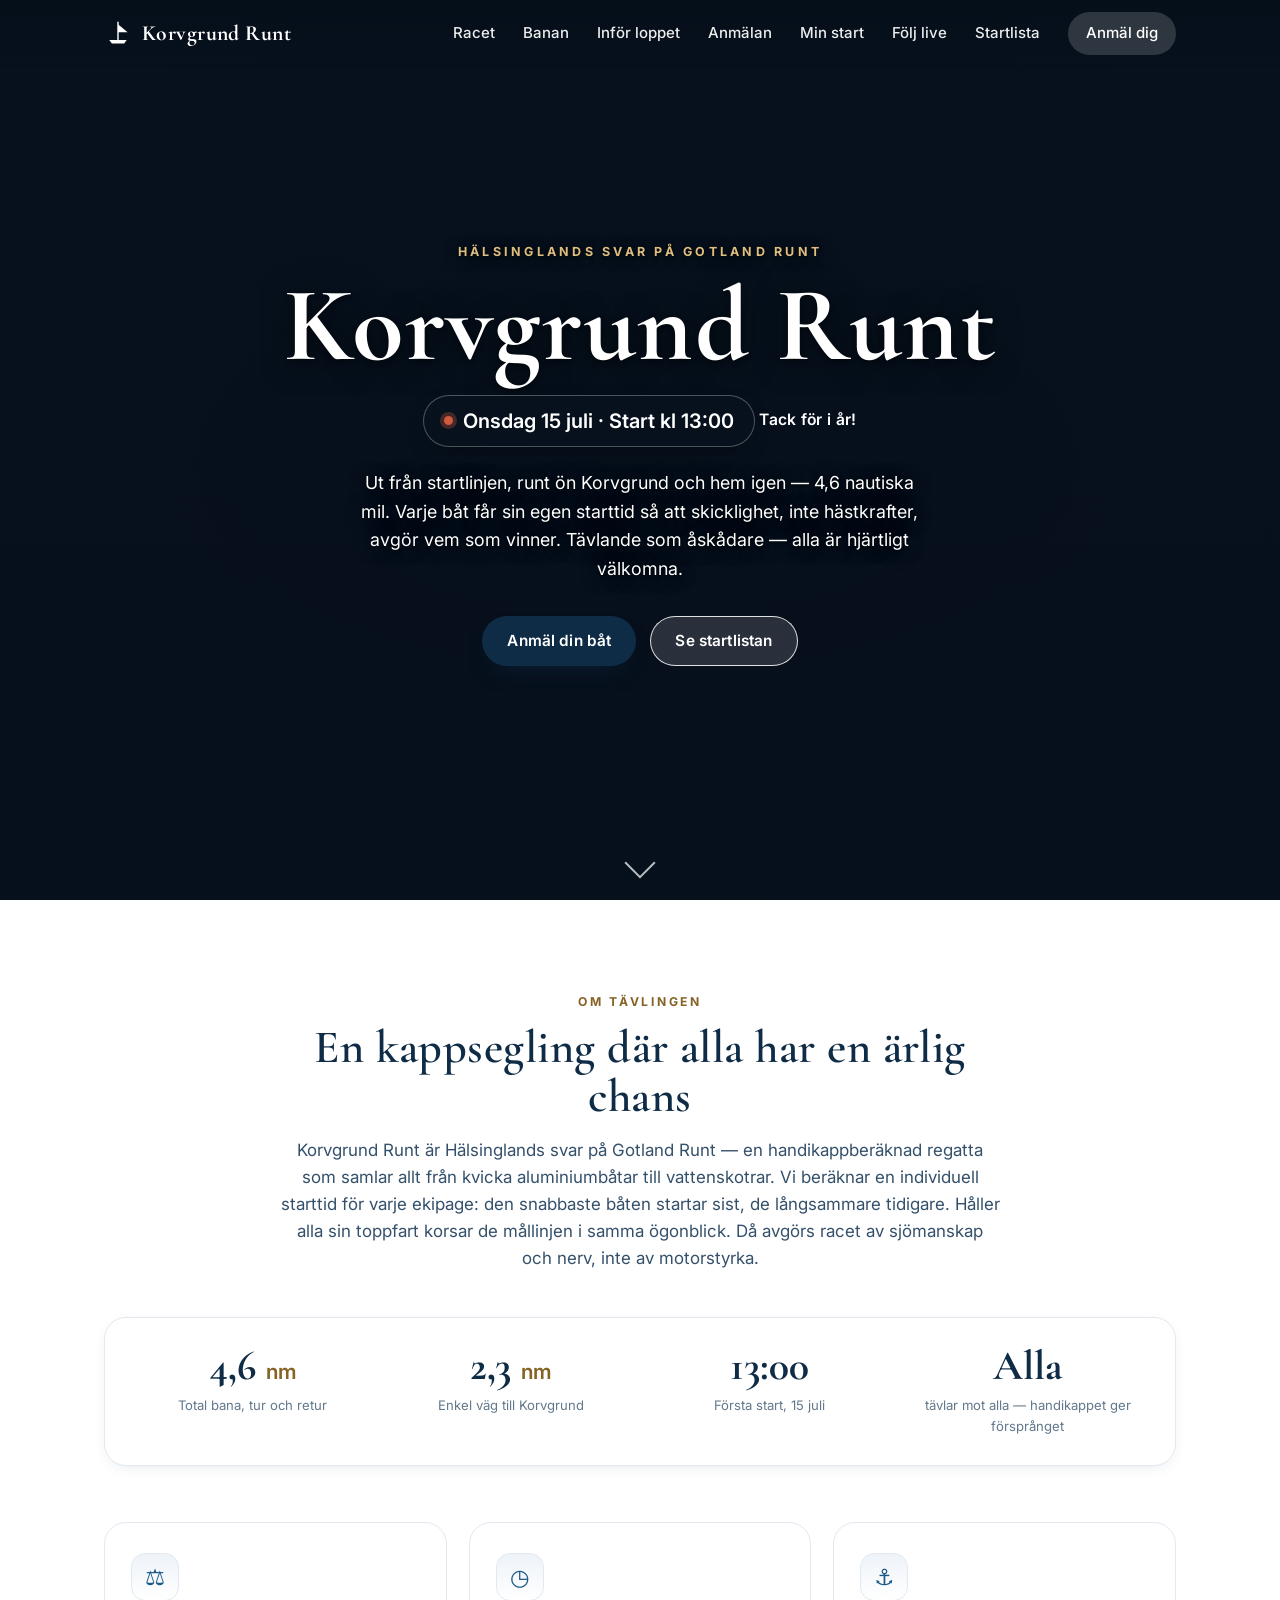
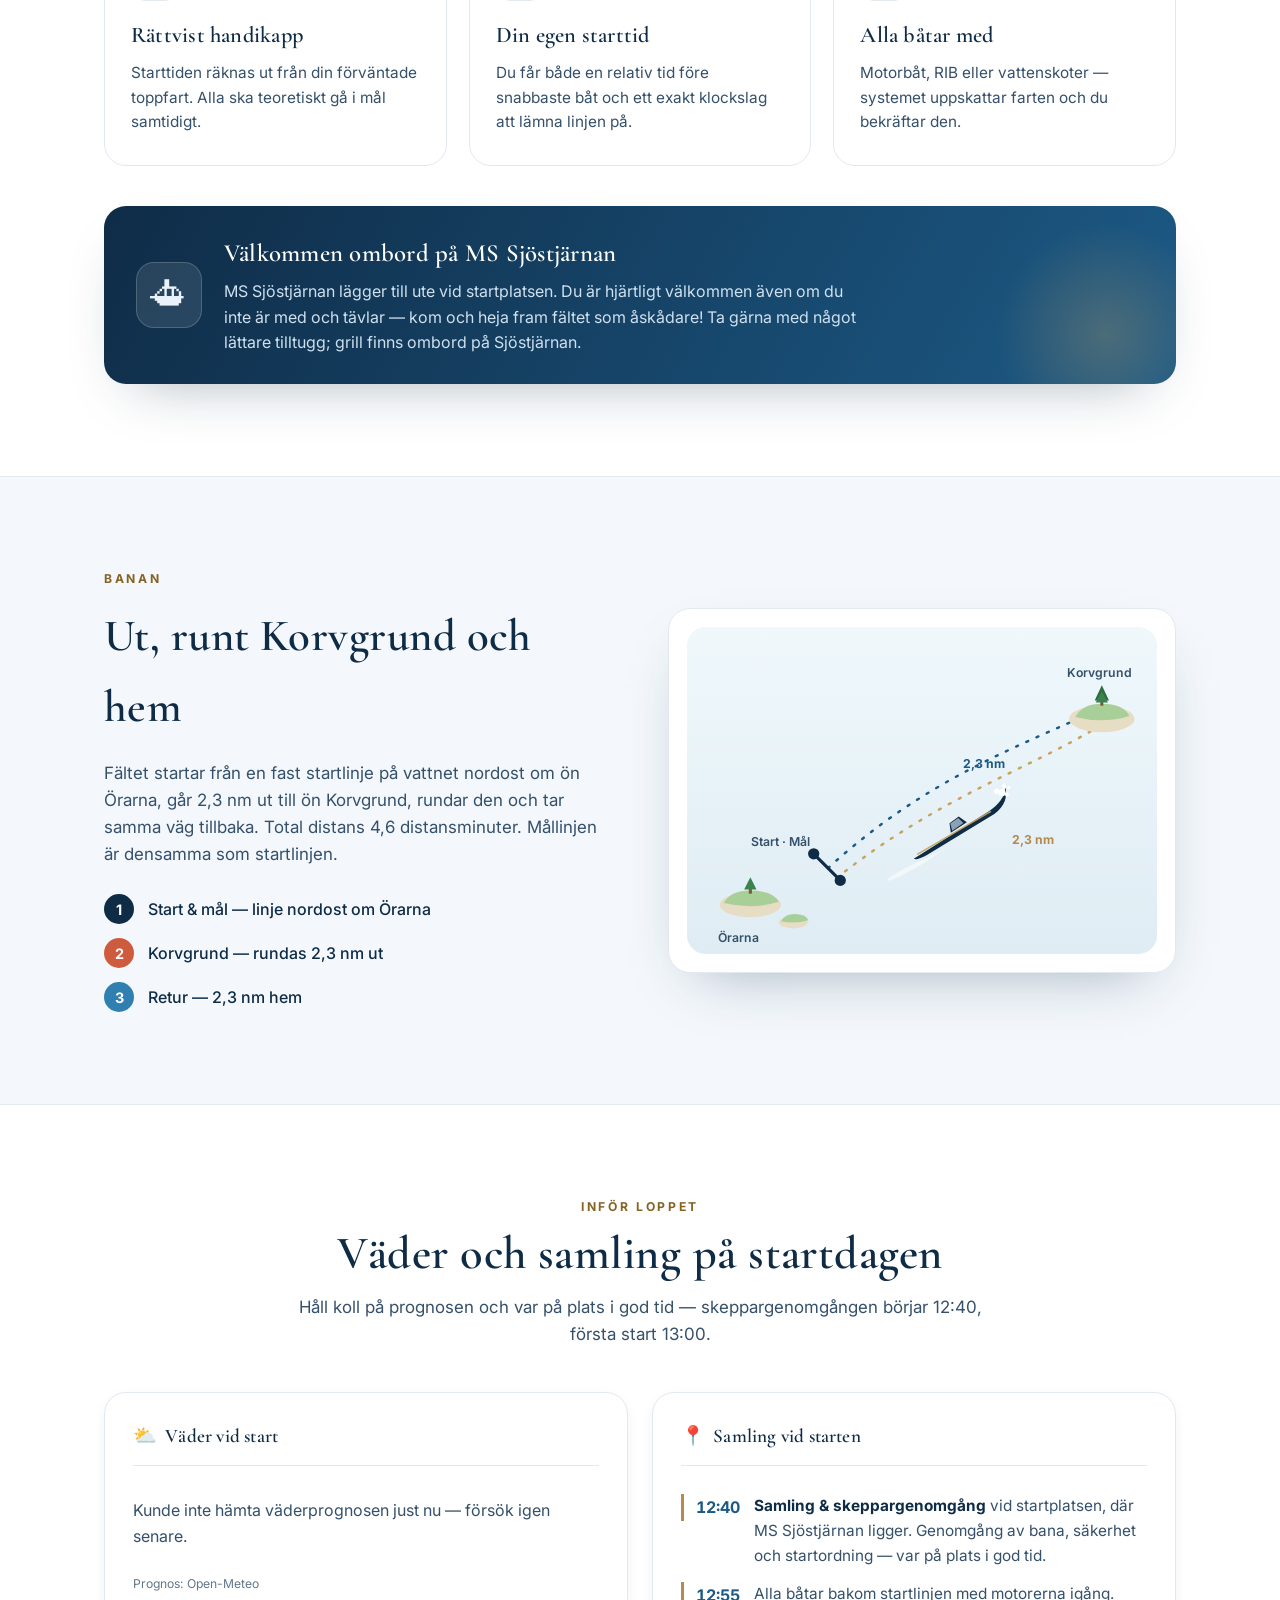
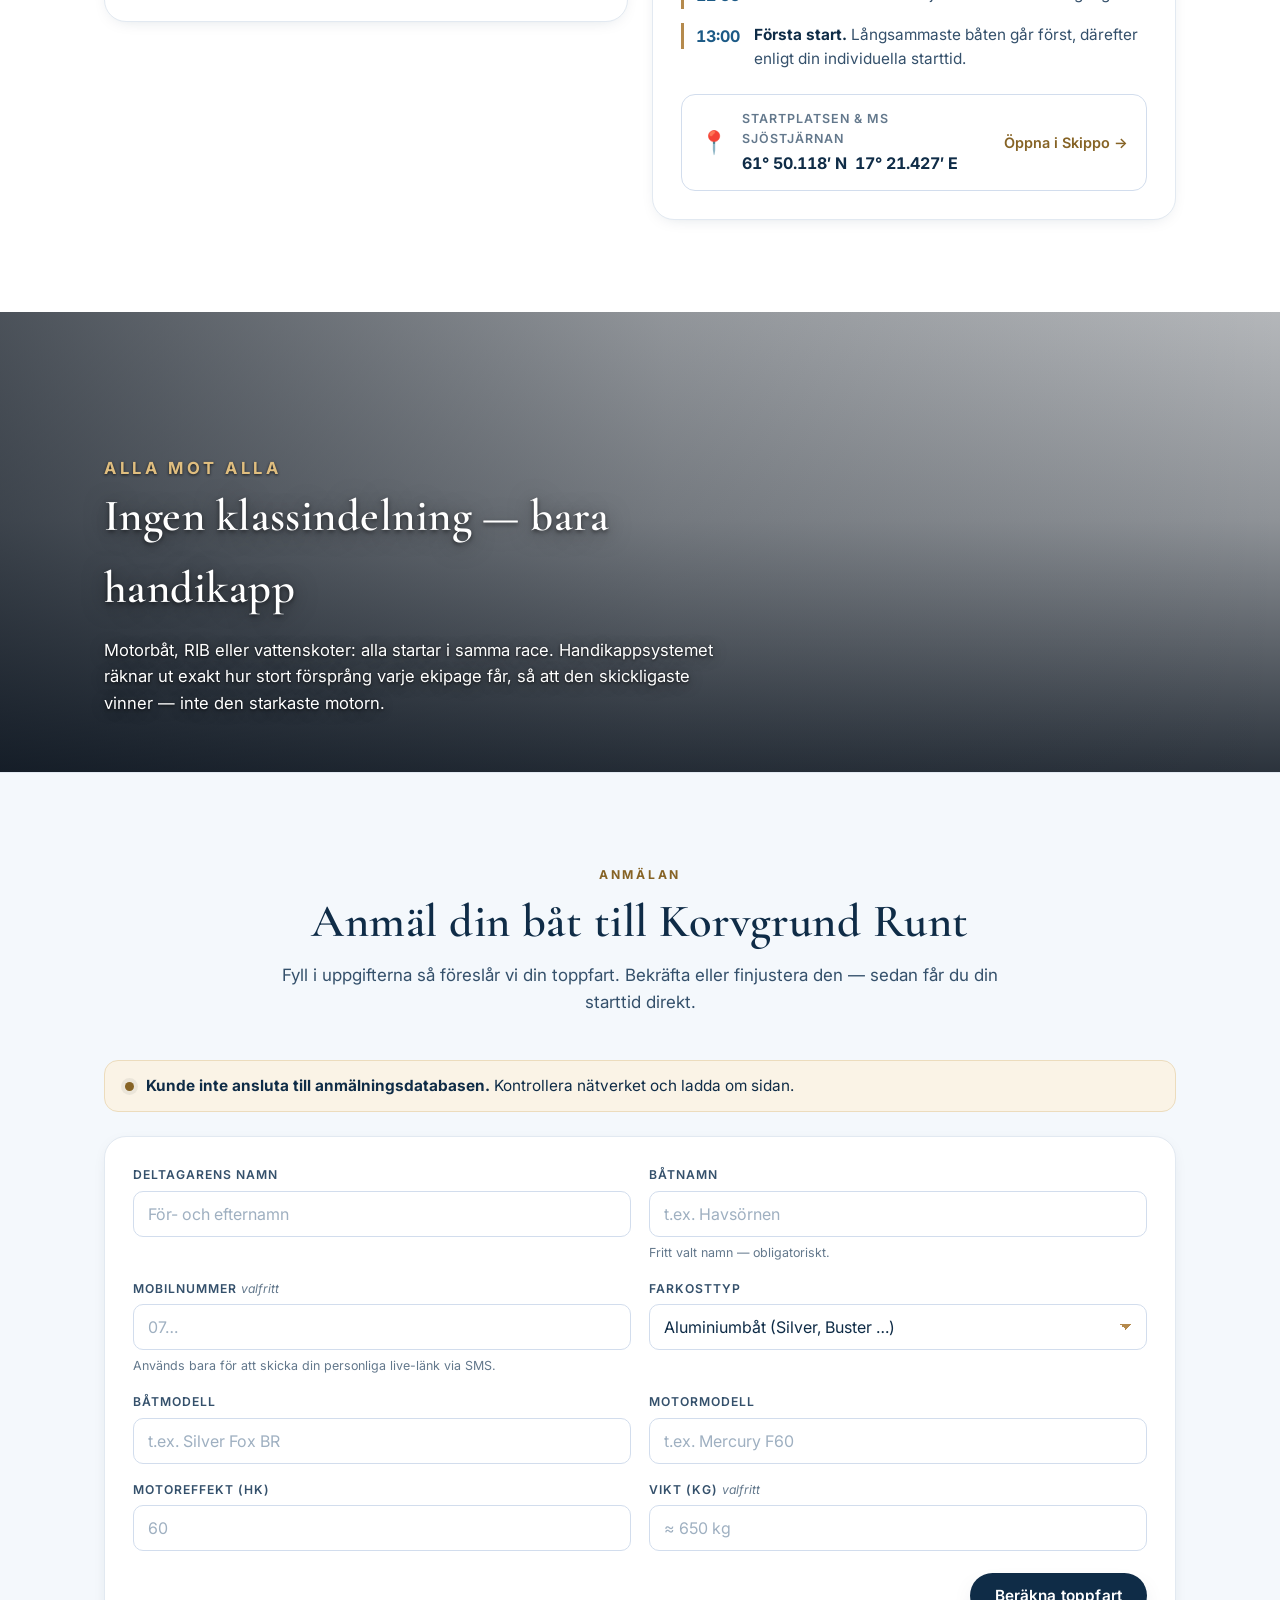
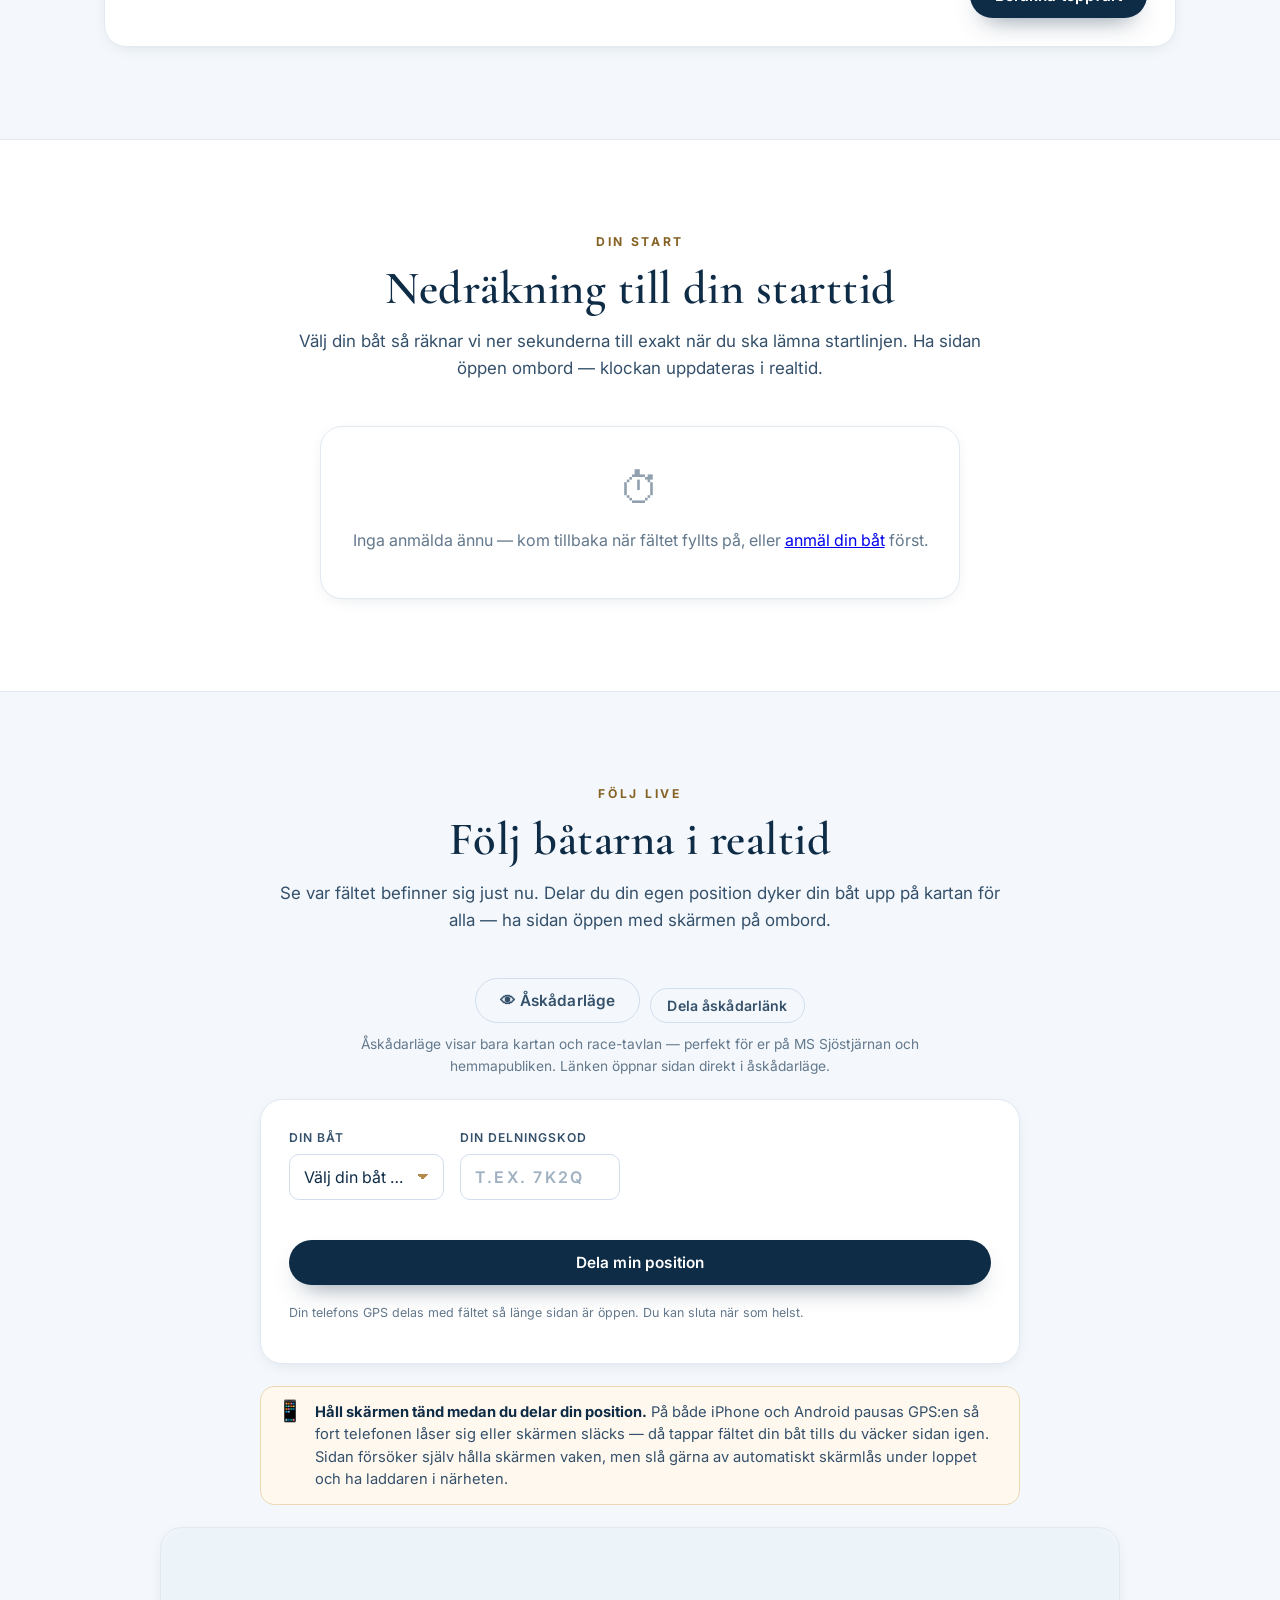
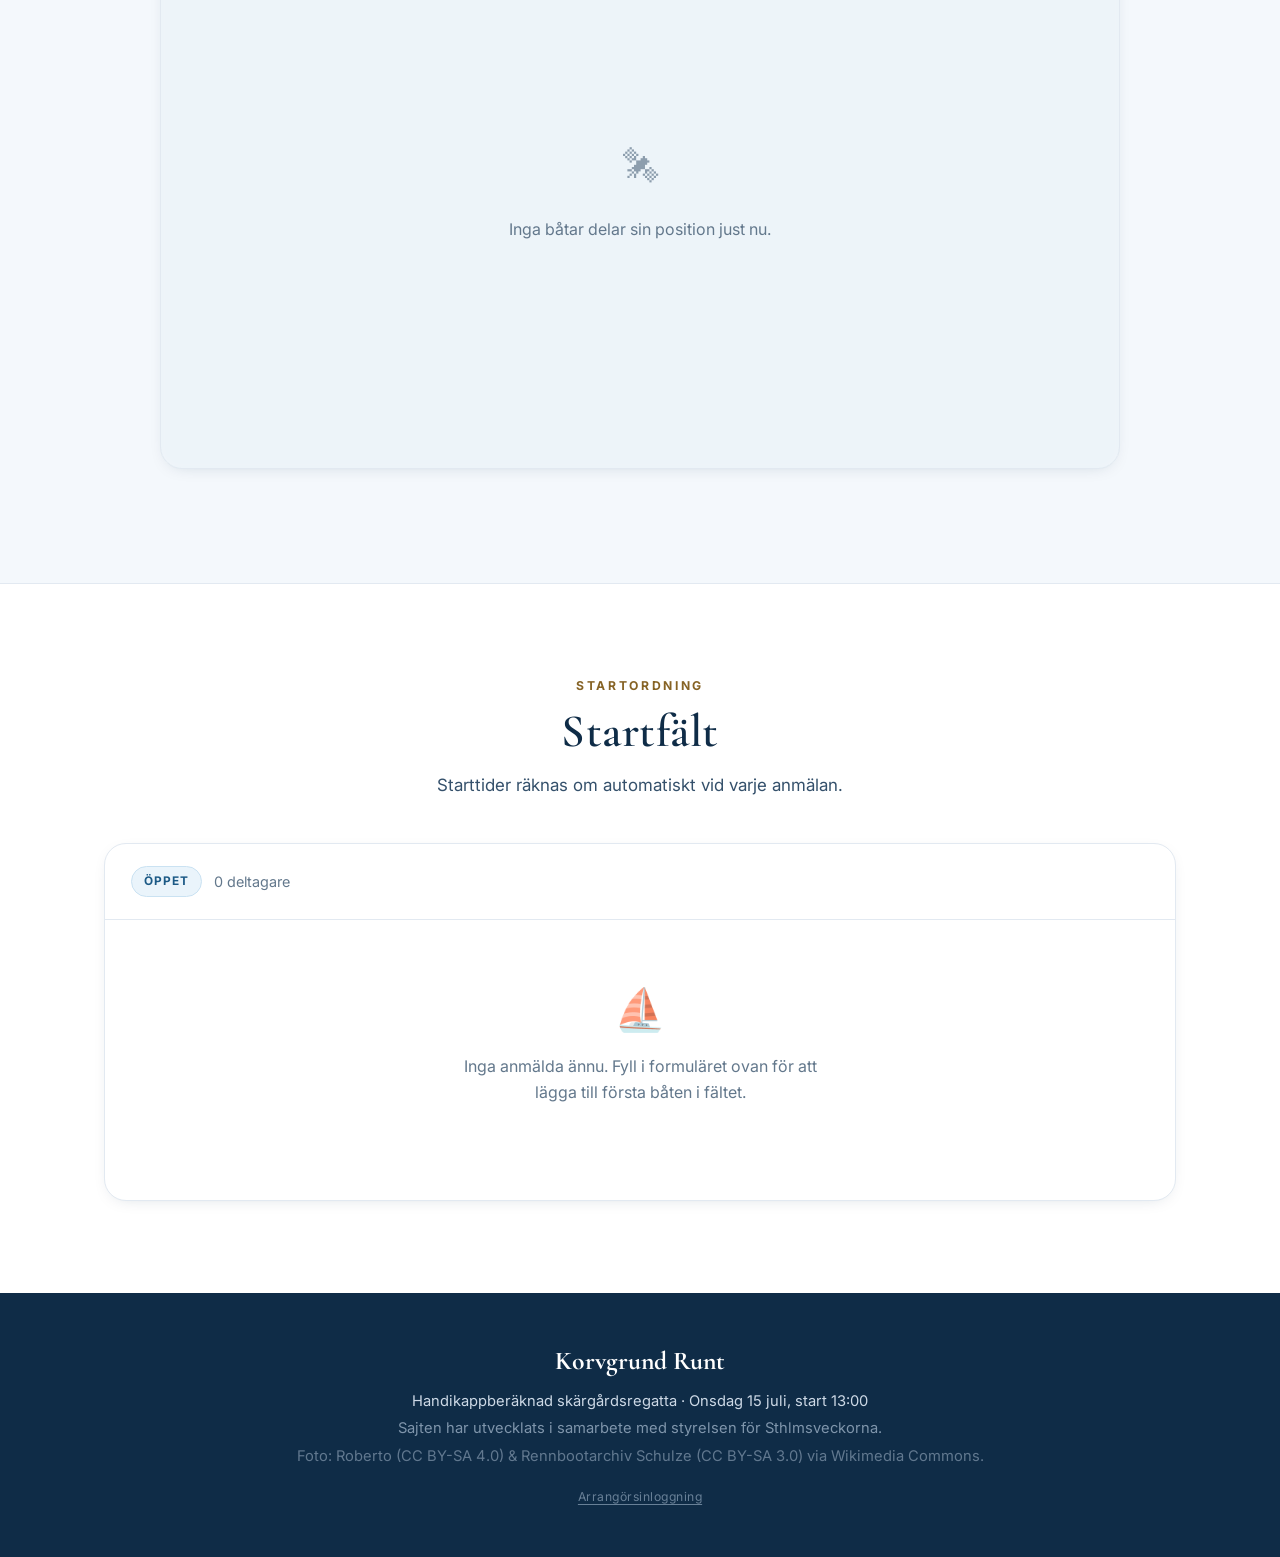
==== commit b32fa613: "Ta bort dubblerad koordinat i banavsnittet + stryk korv- och dryckanmälan Co-Authored-By: Claude Opu" ====
--- a/src.html
+++ b/src.html
@@ -66,7 +66,6 @@
         <a href="#banan">Banan</a>
         <a href="#infor">Inför loppet</a>
         <a href="#anmalan">Anmälan</a>
-        <a href="#korv">Korv</a>
         <a href="#min-start">Min start</a>
         <a href="#live">Följ live</a>
         <a href="#startlista">Startlista</a>
@@ -181,14 +180,6 @@
           <li><span class="marker turn">2</span> Korvgrund — rundas 2,3 nm ut</li>
           <li><span class="marker finish">3</span> Retur — 2,3 nm hem</li>
         </ul>
-        <a class="start-coord" href="https://www.skippo.se/plan?linkType=coordinate&amp;title=Markerad%20plats&amp;lng=17.3571167&amp;lat=61.8353" target="_blank" rel="noopener">
-          <span class="start-coord-ico" aria-hidden="true">📍</span>
-          <span class="start-coord-body">
-            <span class="start-coord-label">Startplatsen</span>
-            <span class="start-coord-val">61° 50.118′ N&nbsp;&nbsp;17° 21.427′ E</span>
-          </span>
-          <span class="start-coord-cta">Öppna i Skippo →</span>
-        </a>
       </div>
       <div class="course-map">
         <svg viewBox="0 0 460 320" role="img" aria-label="Karta över banan">
@@ -404,58 +395,6 @@
     </div>
   </section>
 
-  <!-- ===== Korvgrund Special: förbeställ korv & dryck ===== -->
-  <section class="section" id="korv">
-    <div class="wrap">
-      <div class="section-head center">
-        <p class="eyebrow">Korvgrund Special</p>
-        <h2>Förbeställ korv &amp; dryck 🌭</h2>
-        <p class="lead">Grillen på MS Sjöstjärnan går varm under loppet. Förbeställ så vet vi hur
-          mycket vi ska elda för — hämtas ombord på Sjöstjärnan.</p>
-      </div>
-
-      <div class="panel-grid korv-grid">
-        <div class="card form-card">
-          <form id="korvForm" autocomplete="off">
-            <div class="form-grid">
-              <label class="field span-2">
-                <span class="label-text">Namn</span>
-                <input type="text" id="korvName" required placeholder="Ditt namn eller båtnamn" />
-              </label>
-              <label class="field">
-                <span class="label-text">Antal korvar 🌭</span>
-                <input type="number" id="korvSausages" min="0" max="50" step="1" inputmode="numeric" value="2" />
-              </label>
-              <label class="field">
-                <span class="label-text">Antal dryck 🥤</span>
-                <input type="number" id="korvDrinks" min="0" max="50" step="1" inputmode="numeric" value="1" />
-              </label>
-            </div>
-            <div class="form-actions">
-              <button type="submit" class="btn btn-primary" id="korvBtn">Lägg till förbeställning</button>
-            </div>
-            <p class="hint" id="korvMsg" aria-live="polite"></p>
-          </form>
-        </div>
-
-        <aside class="card korv-tally-card">
-          <h3 class="mini-head"><span class="ico">🔥</span> Förbeställt hittills</h3>
-          <div class="korv-tally">
-            <div class="kt-item"><span class="kt-num" id="ktSausages">–</span><span class="kt-lbl">korvar</span></div>
-            <div class="kt-item"><span class="kt-num" id="ktDrinks">–</span><span class="kt-lbl">drycker</span></div>
-            <div class="kt-item"><span class="kt-num" id="ktOrders">–</span><span class="kt-lbl">beställningar</span></div>
-          </div>
-          <p class="muted" id="korvTallyNote">Bli först att förbeställa!</p>
-
-          <div class="korv-admin admin-only" id="korvAdmin">
-            <h4 class="mini-head sub"><span class="ico">📋</span> Beställningar</h4>
-            <ul class="korv-list" id="korvList"></ul>
-          </div>
-        </aside>
-      </div>
-    </div>
-  </section>
-
   <!-- ===== Min start (nedräkning) ===== -->
   <section class="section" id="min-start">
     <div class="wrap">
--- a/styles.css
+++ b/styles.css
@@ -629,14 +629,17 @@
   background: rgba(244,248,252,0.72); backdrop-filter: blur(2px);
 }
 .live-empty .empty-mark { font-size: 2.2rem; }
-/* Kartnål (båt) */
-.boat-pin {
-  background: var(--navy); color: #fff; font-weight: 700; font-size: 0.78rem;
-  padding: 4px 9px; border-radius: 30px; white-space: nowrap;
-  border: 2px solid #fff; box-shadow: 0 4px 12px -4px rgba(15,44,71,0.6);
-  font-family: var(--sans); transform: translate(-50%, -50%);
-}
-.boat-pin.stale { background: var(--slate); opacity: 0.7; }
+/* Kartnål (båt) — båtformad SVG, unik färg per båt, roterad efter kurs */
+.boat-mark { position: relative; width: 30px; height: 30px; transform: translate(-50%, -50%); }
+.boat-glyph { display: block; width: 30px; height: 30px; transition: transform 0.5s ease; }
+.boat-glyph svg { display: block; filter: drop-shadow(0 3px 5px rgba(15,44,71,0.4)); }
+.boat-tag {
+  position: absolute; top: 31px; left: 50%; transform: translateX(-50%);
+  background: #fff; color: var(--navy); font-family: var(--sans); font-weight: 700;
+  font-size: 0.72rem; padding: 2px 8px; border-radius: 20px; white-space: nowrap;
+  border: 2px solid var(--bc, var(--navy)); box-shadow: 0 3px 10px -5px rgba(15,44,71,0.55);
+}
+.boat-mark.stale { filter: grayscale(0.85); opacity: 0.6; }
 
 .live-list { list-style: none; padding: 0; margin: 22px auto 0; max-width: 760px;
   display: grid; grid-template-columns: repeat(auto-fill, minmax(200px, 1fr)); gap: 10px; }
@@ -654,7 +657,9 @@
   display: grid; grid-template-columns: repeat(auto-fill, minmax(230px, 1fr)); gap: 8px; }
 .codes-list li { display: flex; align-items: center; gap: 10px; flex-wrap: wrap; padding: 9px 13px;
   border: 1px solid var(--line); border-radius: var(--r-sm); background: var(--mist); }
-.codes-list .cc-boat { flex: 1 1 auto; }
+.codes-list .cc-boat { flex: 1 1 100%; font-weight: 700; }
+.codes-list .cc-name { flex: 1 1 auto; color: var(--slate); font-size: 0.86rem; }
+.codes-list .cc-name:empty { display: none; }
 .codes-list .cc-code { font-family: var(--sans); font-weight: 700; letter-spacing: 0.12em; color: var(--gold-ink); }
 .cc-copy {
   flex: 0 0 auto; font-family: var(--sans); font-size: 0.78rem; font-weight: 600;
